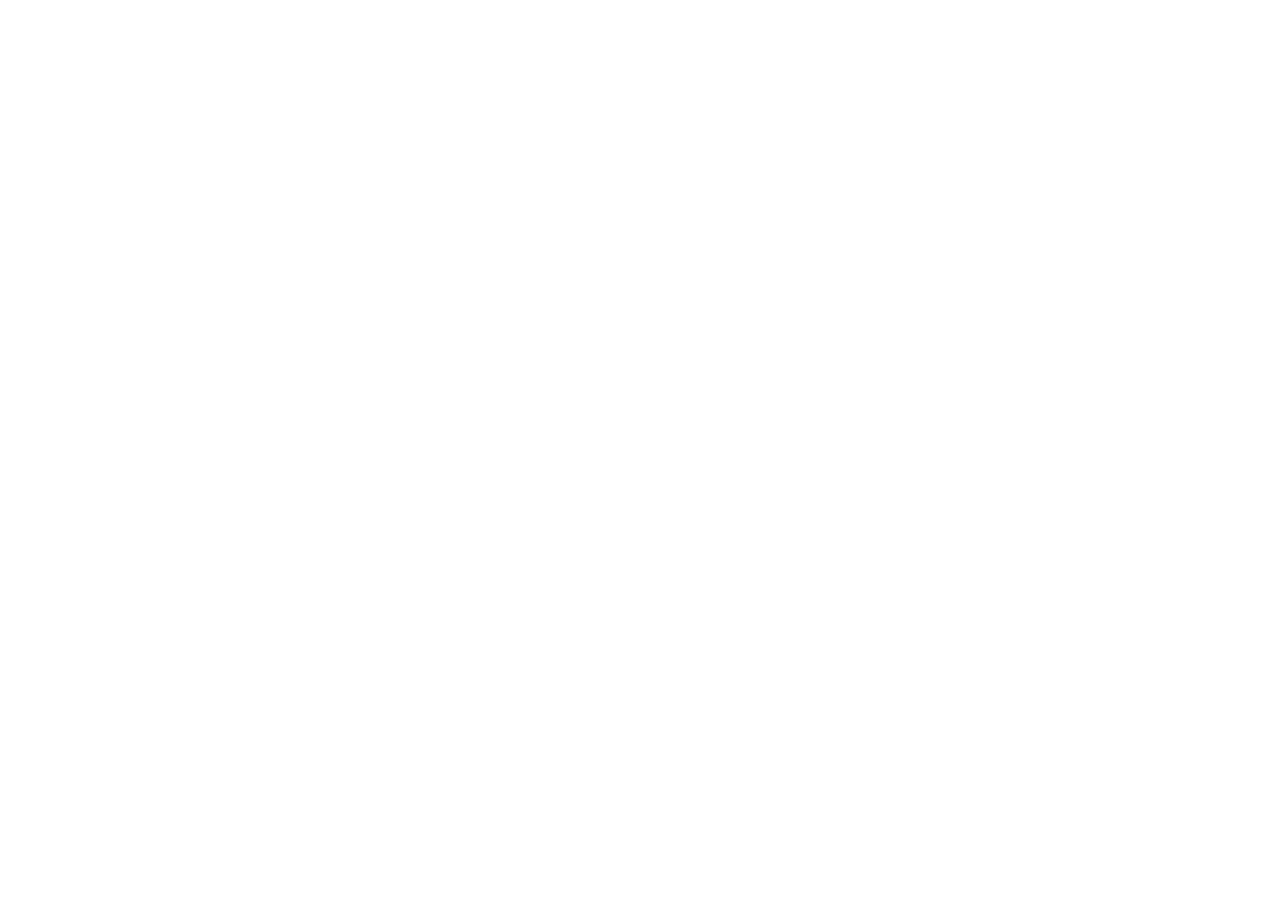
==== index.html @ c91c5e05 "site.initial commit" ====
<!doctype html><html lang="en"><head><meta charset="utf-8"/><link rel="icon" href="/favicon.ico"/><meta name="viewport" content="width=device-width,initial-scale=1"/><meta name="theme-color" content="#000000"/><meta name="description" content="Web site created using create-react-app"/><link rel="apple-touch-icon" href="/logo192.png"/><link rel="manifest" href="/manifest.json"/><title>React App</title><script defer="defer" src="/static/js/main.0f21fc23.js"></script><link href="/static/css/main.e6c13ad2.css" rel="stylesheet"></head><body><noscript>You need to enable JavaScript to run this app.</noscript><div id="root"></div></body></html>
---- static/css/main.e6c13ad2.css ----
body{-webkit-font-smoothing:antialiased;-moz-osx-font-smoothing:grayscale;font-family:-apple-system,BlinkMacSystemFont,Segoe UI,Roboto,Oxygen,Ubuntu,Cantarell,Fira Sans,Droid Sans,Helvetica Neue,sans-serif;margin:0}code{font-family:source-code-pro,Menlo,Monaco,Consolas,Courier New,monospace}
/*# sourceMappingURL=main.e6c13ad2.css.map*/
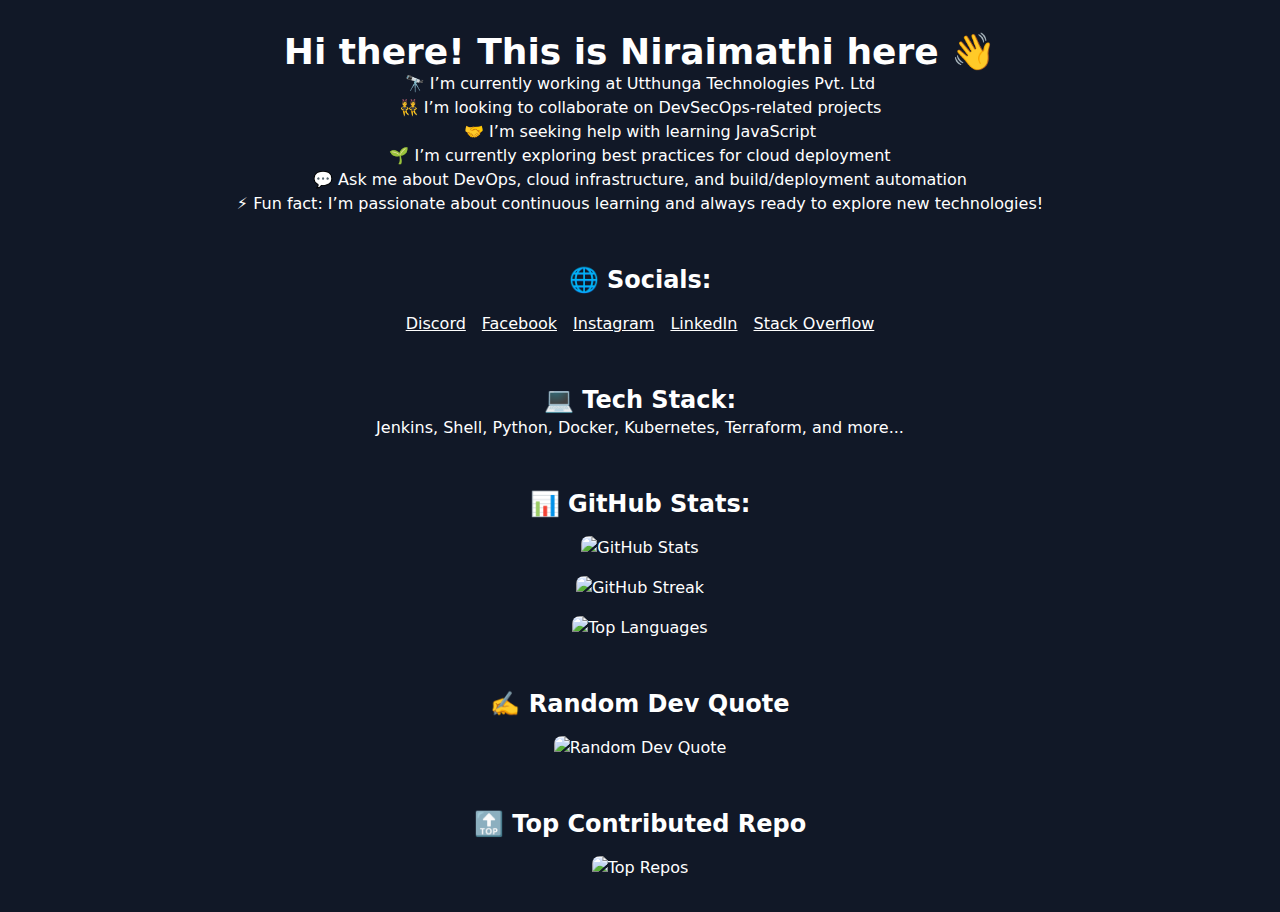
==== commit a1ee3814: "Add files via upload" ====
--- a/index.html
+++ b/index.html
@@ -1 +1 @@
-<!doctype html><html lang="en"><head><meta charset="utf-8"/><link rel="icon" href="/favicon.ico"/><meta name="viewport" content="width=device-width,initial-scale=1"/><meta name="theme-color" content="#000000"/><meta name="description" content="Web site created using create-react-app"/><link rel="apple-touch-icon" href="/logo192.png"/><link rel="manifest" href="/manifest.json"/><title>React App</title><script defer="defer" src="/static/js/main.0f21fc23.js"></script><link href="/static/css/main.e6c13ad2.css" rel="stylesheet"></head><body><noscript>You need to enable JavaScript to run this app.</noscript><div id="root"></div></body></html>+<!doctype html><html lang="en"><head><meta charset="utf-8"/><link rel="icon" href="/favicon.ico"/><meta name="viewport" content="width=device-width,initial-scale=1"/><meta name="theme-color" content="#000000"/><meta name="description" content="Web site created using create-react-app"/><link rel="apple-touch-icon" href="/logo192.png"/><link rel="manifest" href="/manifest.json"/><title>React App</title><script defer="defer" src="/static/js/main.0a61ea57.js"></script><link href="/static/css/main.0ebe68ab.css" rel="stylesheet"></head><body><noscript>You need to enable JavaScript to run this app.</noscript><div id="root"></div></body></html>--- a/static/css/main.0ebe68ab.css
+++ b/static/css/main.0ebe68ab.css
@@ -0,0 +1,4 @@
+*,::backdrop,:after,:before{--tw-border-spacing-x:0;--tw-border-spacing-y:0;--tw-translate-x:0;--tw-translate-y:0;--tw-rotate:0;--tw-skew-x:0;--tw-skew-y:0;--tw-scale-x:1;--tw-scale-y:1;--tw-pan-x: ;--tw-pan-y: ;--tw-pinch-zoom: ;--tw-scroll-snap-strictness:proximity;--tw-gradient-from-position: ;--tw-gradient-via-position: ;--tw-gradient-to-position: ;--tw-ordinal: ;--tw-slashed-zero: ;--tw-numeric-figure: ;--tw-numeric-spacing: ;--tw-numeric-fraction: ;--tw-ring-inset: ;--tw-ring-offset-width:0px;--tw-ring-offset-color:#fff;--tw-ring-color:#3b82f680;--tw-ring-offset-shadow:0 0 #0000;--tw-ring-shadow:0 0 #0000;--tw-shadow:0 0 #0000;--tw-shadow-colored:0 0 #0000;--tw-blur: ;--tw-brightness: ;--tw-contrast: ;--tw-grayscale: ;--tw-hue-rotate: ;--tw-invert: ;--tw-saturate: ;--tw-sepia: ;--tw-drop-shadow: ;--tw-backdrop-blur: ;--tw-backdrop-brightness: ;--tw-backdrop-contrast: ;--tw-backdrop-grayscale: ;--tw-backdrop-hue-rotate: ;--tw-backdrop-invert: ;--tw-backdrop-opacity: ;--tw-backdrop-saturate: ;--tw-backdrop-sepia: ;--tw-contain-size: ;--tw-contain-layout: ;--tw-contain-paint: ;--tw-contain-style: }/*
+! tailwindcss v3.4.17 | MIT License | https://tailwindcss.com
+*/*,:after,:before{border:0 solid #e5e7eb;box-sizing:border-box}:after,:before{--tw-content:""}:host,html{-webkit-text-size-adjust:100%;font-feature-settings:normal;-webkit-tap-highlight-color:transparent;font-family:ui-sans-serif,system-ui,sans-serif,Apple Color Emoji,Segoe UI Emoji,Segoe UI Symbol,Noto Color Emoji;font-variation-settings:normal;line-height:1.5;tab-size:4}body{line-height:inherit;margin:0}hr{border-top-width:1px;color:inherit;height:0}abbr:where([title]){-webkit-text-decoration:underline dotted;text-decoration:underline dotted}h1,h2,h3,h4,h5,h6{font-size:inherit;font-weight:inherit}a{color:inherit;text-decoration:inherit}b,strong{font-weight:bolder}code,kbd,pre,samp{font-feature-settings:normal;font-family:ui-monospace,SFMono-Regular,Menlo,Monaco,Consolas,Liberation Mono,Courier New,monospace;font-size:1em;font-variation-settings:normal}small{font-size:80%}sub,sup{font-size:75%;line-height:0;position:relative;vertical-align:initial}sub{bottom:-.25em}sup{top:-.5em}table{border-collapse:collapse;border-color:inherit;text-indent:0}button,input,optgroup,select,textarea{font-feature-settings:inherit;color:inherit;font-family:inherit;font-size:100%;font-variation-settings:inherit;font-weight:inherit;letter-spacing:inherit;line-height:inherit;margin:0;padding:0}button,select{text-transform:none}button,input:where([type=button]),input:where([type=reset]),input:where([type=submit]){-webkit-appearance:button;background-color:initial;background-image:none}:-moz-focusring{outline:auto}:-moz-ui-invalid{box-shadow:none}progress{vertical-align:initial}::-webkit-inner-spin-button,::-webkit-outer-spin-button{height:auto}[type=search]{-webkit-appearance:textfield;outline-offset:-2px}::-webkit-search-decoration{-webkit-appearance:none}::-webkit-file-upload-button{-webkit-appearance:button;font:inherit}summary{display:list-item}blockquote,dd,dl,figure,h1,h2,h3,h4,h5,h6,hr,p,pre{margin:0}fieldset{margin:0}fieldset,legend{padding:0}menu,ol,ul{list-style:none;margin:0;padding:0}dialog{padding:0}textarea{resize:vertical}input::placeholder,textarea::placeholder{color:#9ca3af;opacity:1}[role=button],button{cursor:pointer}:disabled{cursor:default}audio,canvas,embed,iframe,img,object,svg,video{display:block;vertical-align:middle}img,video{height:auto;max-width:100%}[hidden]:where(:not([hidden=until-found])){display:none}.mb-12{margin-bottom:3rem}.mt-4{margin-top:1rem}.flex{display:flex}.min-h-screen{min-height:100vh}.flex-col{flex-direction:column}.items-center{align-items:center}.justify-center{justify-content:center}.space-x-4>:not([hidden])~:not([hidden]){--tw-space-x-reverse:0;margin-left:calc(1rem*(1 - var(--tw-space-x-reverse)));margin-right:calc(1rem*var(--tw-space-x-reverse))}.space-y-4>:not([hidden])~:not([hidden]){--tw-space-y-reverse:0;margin-bottom:calc(1rem*var(--tw-space-y-reverse));margin-top:calc(1rem*(1 - var(--tw-space-y-reverse)))}.rounded-lg{border-radius:.5rem}.bg-gray-900{--tw-bg-opacity:1;background-color:#111827;background-color:rgb(17 24 39/var(--tw-bg-opacity,1))}.p-8{padding:2rem}.text-center{text-align:center}.text-2xl{font-size:1.5rem;line-height:2rem}.text-4xl{font-size:2.25rem;line-height:2.5rem}.font-bold{font-weight:700}.text-white{--tw-text-opacity:1;color:#fff;color:rgb(255 255 255/var(--tw-text-opacity,1))}.underline{text-decoration-line:underline}
+/*# sourceMappingURL=main.0ebe68ab.css.map*/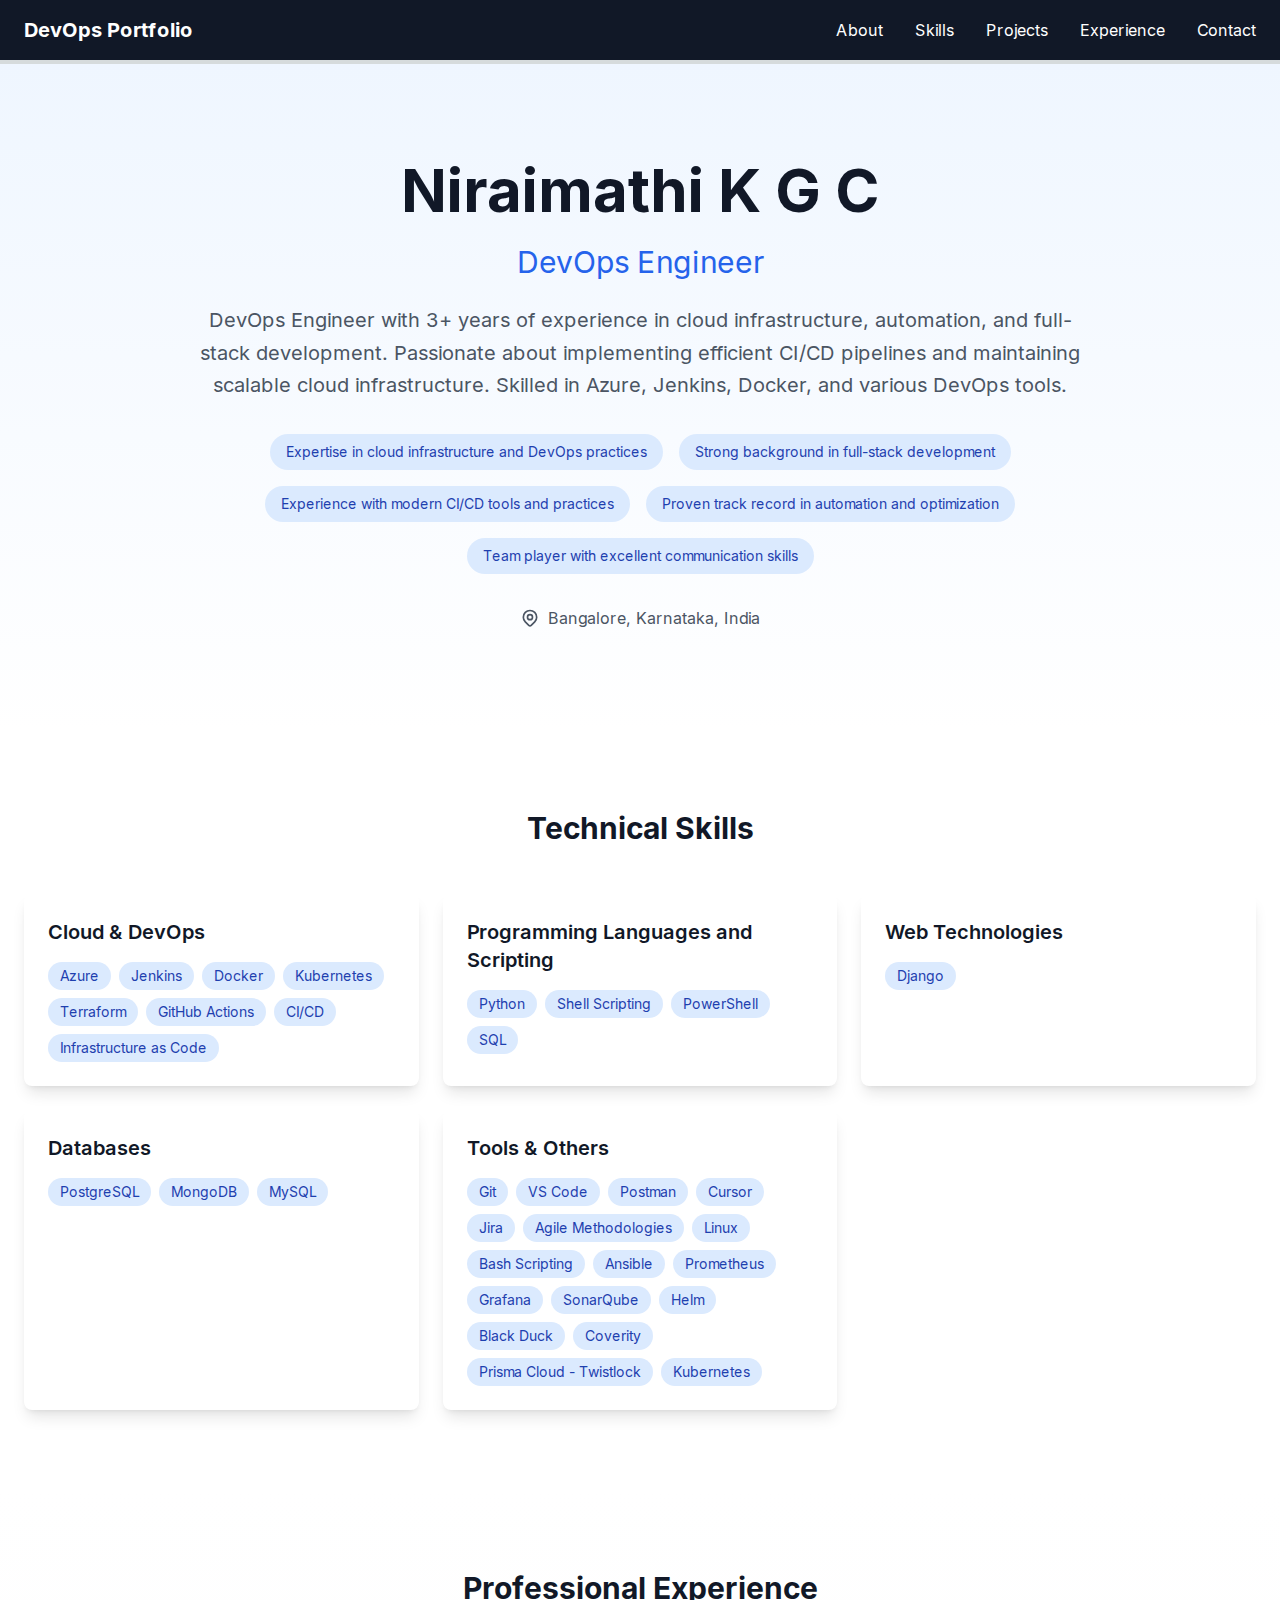
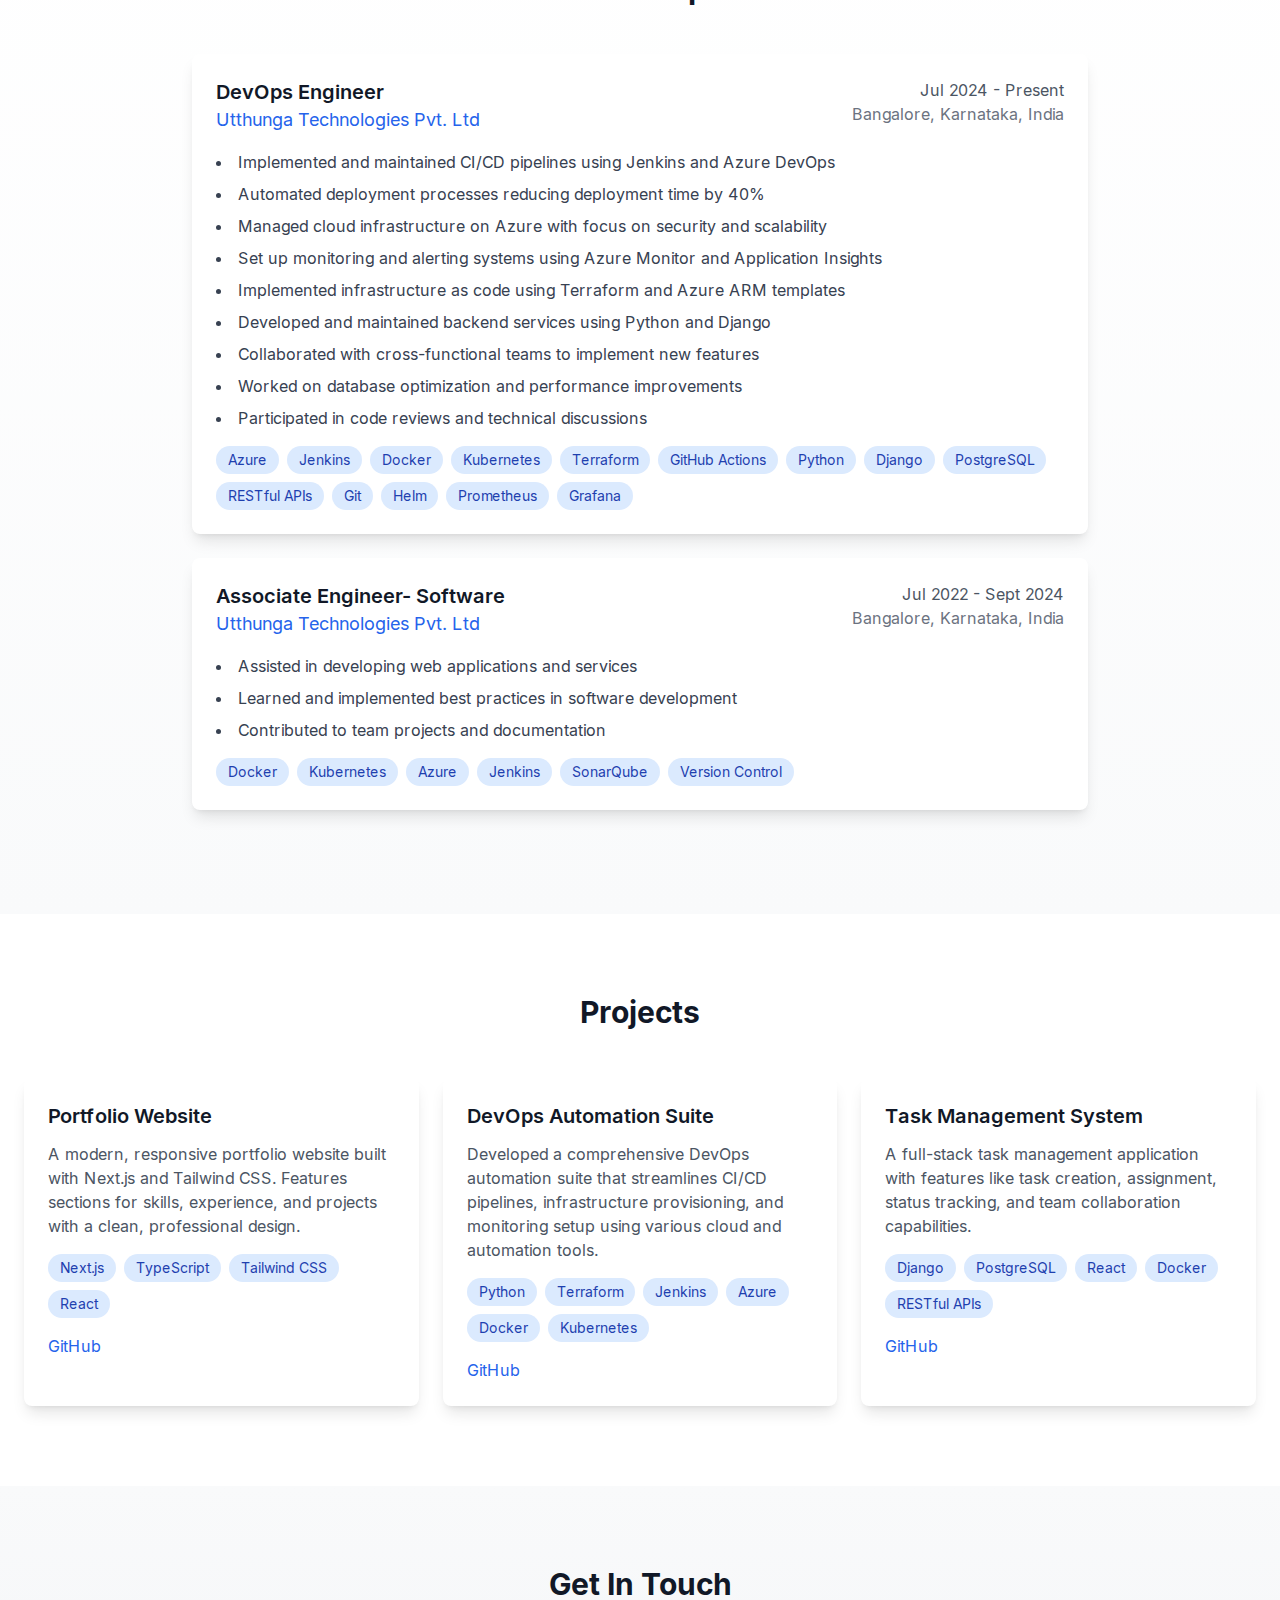
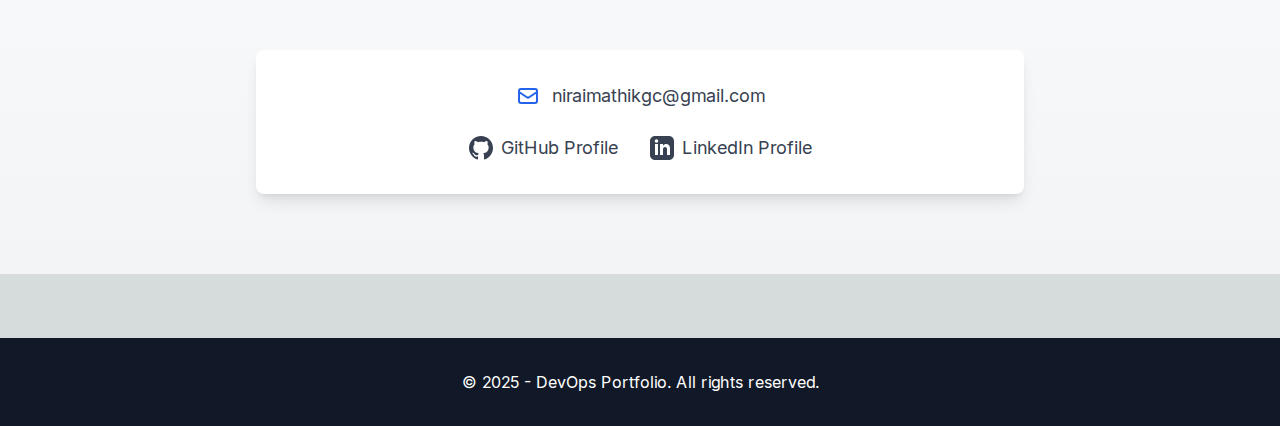
==== commit 39dca665: "Deploying to GitHub Pages Sat Apr  5 20:33:45 UTC 2025" ====
--- a/index.html
+++ b/index.html
@@ -1 +1 @@
-<!doctype html><html lang="en"><head><meta charset="utf-8"/><link rel="icon" href="/favicon.ico"/><meta name="viewport" content="width=device-width,initial-scale=1"/><meta name="theme-color" content="#000000"/><meta name="description" content="Web site created using create-react-app"/><link rel="apple-touch-icon" href="/logo192.png"/><link rel="manifest" href="/manifest.json"/><title>React App</title><script defer="defer" src="/static/js/main.0a61ea57.js"></script><link href="/static/css/main.0ebe68ab.css" rel="stylesheet"></head><body><noscript>You need to enable JavaScript to run this app.</noscript><div id="root"></div></body></html>+<!DOCTYPE html><html lang="en"><head><meta charSet="utf-8"/><meta name="viewport" content="width=device-width, initial-scale=1"/><link rel="preload" href="/_next/static/media/a34f9d1faa5f3315-s.p.woff2" as="font" crossorigin="" type="font/woff2"/><link rel="stylesheet" href="/_next/static/css/9b3f4f3e6fc2041c.css" data-precedence="next"/><link rel="preload" as="script" fetchPriority="low" href="/_next/static/chunks/webpack-da7bd31efd1877ed.js"/><script src="/_next/static/chunks/4bd1b696-5b6c0ccbd3c0c9ab.js" async=""></script><script src="/_next/static/chunks/684-99281437c2b98785.js" async=""></script><script src="/_next/static/chunks/main-app-9aac3218c99b0310.js" async=""></script><script src="/_next/static/chunks/app/page-dca62e60de3c6de9.js" async=""></script><meta name="next-size-adjust" content=""/><title>DevOps &amp; DevSecOps Portfolio</title><meta name="description" content="Professional portfolio showcasing DevOps and DevSecOps expertise"/><link rel="icon" href="/favicon.ico" type="image/x-icon" sizes="16x16"/><script src="/_next/static/chunks/polyfills-42372ed130431b0a.js" noModule=""></script></head><body class="__className_d65c78"><nav class="fixed top-0 w-full bg-gray-900 text-white z-50"><div class="container mx-auto px-6 py-4"><div class="flex items-center justify-between"><div class="text-xl font-bold">DevOps Portfolio</div><div class="hidden md:flex space-x-8"><a href="#about" class="hover:text-blue-400 transition-colors">About</a><a href="#skills" class="hover:text-blue-400 transition-colors">Skills</a><a href="#projects" class="hover:text-blue-400 transition-colors">Projects</a><a href="#experience" class="hover:text-blue-400 transition-colors">Experience</a><a href="#contact" class="hover:text-blue-400 transition-colors">Contact</a></div></div></div></nav><main class="pt-16"><div class="min-h-screen bg-white"><section id="about" class="py-24 bg-gradient-to-b from-blue-50 to-white"><div class="container mx-auto px-6"><div class="max-w-4xl mx-auto text-center"><h1 class="text-4xl md:text-6xl font-bold mb-6 text-gray-900">Niraimathi K G C</h1><h2 class="text-2xl md:text-3xl mb-6 text-blue-600">DevOps Engineer</h2><p class="text-xl mb-8 text-gray-600 leading-relaxed">DevOps Engineer with 3+ years of experience in cloud infrastructure, automation, and full-stack development. Passionate about implementing efficient CI/CD pipelines and maintaining scalable cloud infrastructure. Skilled in Azure, Jenkins, Docker, and various DevOps tools.</p><div class="flex flex-wrap justify-center gap-4 mb-8"><span class="bg-blue-100 text-blue-800 px-4 py-2 rounded-full text-sm">Expertise in cloud infrastructure and DevOps practices</span><span class="bg-blue-100 text-blue-800 px-4 py-2 rounded-full text-sm">Strong background in full-stack development</span><span class="bg-blue-100 text-blue-800 px-4 py-2 rounded-full text-sm">Experience with modern CI/CD tools and practices</span><span class="bg-blue-100 text-blue-800 px-4 py-2 rounded-full text-sm">Proven track record in automation and optimization</span><span class="bg-blue-100 text-blue-800 px-4 py-2 rounded-full text-sm">Team player with excellent communication skills</span></div><div class="inline-flex items-center text-gray-600"><svg class="w-5 h-5 mr-2" fill="none" stroke="currentColor" viewBox="0 0 24 24"><path stroke-linecap="round" stroke-linejoin="round" stroke-width="2" d="M17.657 16.657L13.414 20.9a1.998 1.998 0 01-2.827 0l-4.244-4.243a8 8 0 1111.314 0z"></path><path stroke-linecap="round" stroke-linejoin="round" stroke-width="2" d="M15 11a3 3 0 11-6 0 3 3 0 016 0z"></path></svg>Bangalore, Karnataka, India</div></div></div></section><section id="skills" class="py-20 bg-white"><div class="container mx-auto px-6"><h2 class="text-3xl font-bold text-center mb-12 text-gray-900">Technical Skills</h2><div class="grid grid-cols-1 md:grid-cols-2 lg:grid-cols-3 gap-6"><div class="bg-white p-6 rounded-lg shadow-lg"><h3 class="text-xl font-semibold mb-4 text-gray-900">Cloud &amp; DevOps</h3><div class="flex flex-wrap gap-2"><span class="bg-blue-100 text-blue-800 text-sm px-3 py-1 rounded-full">Azure</span><span class="bg-blue-100 text-blue-800 text-sm px-3 py-1 rounded-full">Jenkins</span><span class="bg-blue-100 text-blue-800 text-sm px-3 py-1 rounded-full">Docker</span><span class="bg-blue-100 text-blue-800 text-sm px-3 py-1 rounded-full">Kubernetes</span><span class="bg-blue-100 text-blue-800 text-sm px-3 py-1 rounded-full">Terraform</span><span class="bg-blue-100 text-blue-800 text-sm px-3 py-1 rounded-full">GitHub Actions</span><span class="bg-blue-100 text-blue-800 text-sm px-3 py-1 rounded-full">CI/CD</span><span class="bg-blue-100 text-blue-800 text-sm px-3 py-1 rounded-full">Infrastructure as Code</span></div></div><div class="bg-white p-6 rounded-lg shadow-lg"><h3 class="text-xl font-semibold mb-4 text-gray-900">Programming Languages and Scripting</h3><div class="flex flex-wrap gap-2"><span class="bg-blue-100 text-blue-800 text-sm px-3 py-1 rounded-full">Python</span><span class="bg-blue-100 text-blue-800 text-sm px-3 py-1 rounded-full">Shell Scripting</span><span class="bg-blue-100 text-blue-800 text-sm px-3 py-1 rounded-full">PowerShell</span><span class="bg-blue-100 text-blue-800 text-sm px-3 py-1 rounded-full">SQL</span></div></div><div class="bg-white p-6 rounded-lg shadow-lg"><h3 class="text-xl font-semibold mb-4 text-gray-900">Web Technologies</h3><div class="flex flex-wrap gap-2"><span class="bg-blue-100 text-blue-800 text-sm px-3 py-1 rounded-full">Django</span></div></div><div class="bg-white p-6 rounded-lg shadow-lg"><h3 class="text-xl font-semibold mb-4 text-gray-900">Databases</h3><div class="flex flex-wrap gap-2"><span class="bg-blue-100 text-blue-800 text-sm px-3 py-1 rounded-full">PostgreSQL</span><span class="bg-blue-100 text-blue-800 text-sm px-3 py-1 rounded-full">MongoDB</span><span class="bg-blue-100 text-blue-800 text-sm px-3 py-1 rounded-full">MySQL</span></div></div><div class="bg-white p-6 rounded-lg shadow-lg"><h3 class="text-xl font-semibold mb-4 text-gray-900">Tools &amp; Others</h3><div class="flex flex-wrap gap-2"><span class="bg-blue-100 text-blue-800 text-sm px-3 py-1 rounded-full">Git</span><span class="bg-blue-100 text-blue-800 text-sm px-3 py-1 rounded-full">VS Code</span><span class="bg-blue-100 text-blue-800 text-sm px-3 py-1 rounded-full">Postman</span><span class="bg-blue-100 text-blue-800 text-sm px-3 py-1 rounded-full">Cursor</span><span class="bg-blue-100 text-blue-800 text-sm px-3 py-1 rounded-full">Jira</span><span class="bg-blue-100 text-blue-800 text-sm px-3 py-1 rounded-full">Agile Methodologies</span><span class="bg-blue-100 text-blue-800 text-sm px-3 py-1 rounded-full">Linux</span><span class="bg-blue-100 text-blue-800 text-sm px-3 py-1 rounded-full">Bash Scripting</span><span class="bg-blue-100 text-blue-800 text-sm px-3 py-1 rounded-full">Ansible</span><span class="bg-blue-100 text-blue-800 text-sm px-3 py-1 rounded-full">Prometheus</span><span class="bg-blue-100 text-blue-800 text-sm px-3 py-1 rounded-full">Grafana</span><span class="bg-blue-100 text-blue-800 text-sm px-3 py-1 rounded-full">SonarQube</span><span class="bg-blue-100 text-blue-800 text-sm px-3 py-1 rounded-full">Helm</span><span class="bg-blue-100 text-blue-800 text-sm px-3 py-1 rounded-full">Black Duck</span><span class="bg-blue-100 text-blue-800 text-sm px-3 py-1 rounded-full">Coverity</span><span class="bg-blue-100 text-blue-800 text-sm px-3 py-1 rounded-full">Prisma Cloud - Twistlock</span><span class="bg-blue-100 text-blue-800 text-sm px-3 py-1 rounded-full">Kubernetes</span></div></div></div></div></section><section id="experience" class="py-20 bg-gradient-to-b from-white to-gray-50"><div class="container mx-auto px-6"><h2 class="text-3xl font-bold text-center mb-12 text-gray-900">Professional Experience</h2><div class="max-w-4xl mx-auto"><div class="bg-white p-6 rounded-lg shadow-lg mb-6"><div class="flex justify-between items-start mb-4"><div><h3 class="text-xl font-semibold text-gray-900">DevOps Engineer</h3><p class="text-lg text-blue-600">Utthunga Technologies Pvt. Ltd</p></div><div class="text-right"><p class="text-gray-600">Jul 2024 - Present</p><p class="text-gray-500">Bangalore, Karnataka, India</p></div></div><ul class="list-disc list-inside mb-4 space-y-2"><li class="text-gray-700">Implemented and maintained CI/CD pipelines using Jenkins and Azure DevOps</li><li class="text-gray-700">Automated deployment processes reducing deployment time by 40%</li><li class="text-gray-700">Managed cloud infrastructure on Azure with focus on security and scalability</li><li class="text-gray-700">Set up monitoring and alerting systems using Azure Monitor and Application Insights</li><li class="text-gray-700">Implemented infrastructure as code using Terraform and Azure ARM templates</li><li class="text-gray-700">Developed and maintained backend services using Python and Django</li><li class="text-gray-700">Collaborated with cross-functional teams to implement new features</li><li class="text-gray-700">Worked on database optimization and performance improvements</li><li class="text-gray-700">Participated in code reviews and technical discussions</li></ul><div class="flex flex-wrap gap-2"><span class="bg-blue-100 text-blue-800 text-sm px-3 py-1 rounded-full">Azure</span><span class="bg-blue-100 text-blue-800 text-sm px-3 py-1 rounded-full">Jenkins</span><span class="bg-blue-100 text-blue-800 text-sm px-3 py-1 rounded-full">Docker</span><span class="bg-blue-100 text-blue-800 text-sm px-3 py-1 rounded-full">Kubernetes</span><span class="bg-blue-100 text-blue-800 text-sm px-3 py-1 rounded-full">Terraform</span><span class="bg-blue-100 text-blue-800 text-sm px-3 py-1 rounded-full">GitHub Actions</span><span class="bg-blue-100 text-blue-800 text-sm px-3 py-1 rounded-full">Python</span><span class="bg-blue-100 text-blue-800 text-sm px-3 py-1 rounded-full">Django</span><span class="bg-blue-100 text-blue-800 text-sm px-3 py-1 rounded-full">PostgreSQL</span><span class="bg-blue-100 text-blue-800 text-sm px-3 py-1 rounded-full">RESTful APIs</span><span class="bg-blue-100 text-blue-800 text-sm px-3 py-1 rounded-full">Git</span><span class="bg-blue-100 text-blue-800 text-sm px-3 py-1 rounded-full">Helm</span><span class="bg-blue-100 text-blue-800 text-sm px-3 py-1 rounded-full">Prometheus</span><span class="bg-blue-100 text-blue-800 text-sm px-3 py-1 rounded-full">Grafana</span></div></div><div class="bg-white p-6 rounded-lg shadow-lg mb-6"><div class="flex justify-between items-start mb-4"><div><h3 class="text-xl font-semibold text-gray-900">Associate Engineer- Software</h3><p class="text-lg text-blue-600">Utthunga Technologies Pvt. Ltd</p></div><div class="text-right"><p class="text-gray-600">Jul 2022 - Sept 2024</p><p class="text-gray-500">Bangalore, Karnataka, India</p></div></div><ul class="list-disc list-inside mb-4 space-y-2"><li class="text-gray-700">Assisted in developing web applications and services</li><li class="text-gray-700">Learned and implemented best practices in software development</li><li class="text-gray-700">Contributed to team projects and documentation</li></ul><div class="flex flex-wrap gap-2"><span class="bg-blue-100 text-blue-800 text-sm px-3 py-1 rounded-full">Docker</span><span class="bg-blue-100 text-blue-800 text-sm px-3 py-1 rounded-full">Kubernetes</span><span class="bg-blue-100 text-blue-800 text-sm px-3 py-1 rounded-full">Azure</span><span class="bg-blue-100 text-blue-800 text-sm px-3 py-1 rounded-full">Jenkins</span><span class="bg-blue-100 text-blue-800 text-sm px-3 py-1 rounded-full">SonarQube</span><span class="bg-blue-100 text-blue-800 text-sm px-3 py-1 rounded-full">Version Control</span></div></div></div></div></section><section id="projects" class="py-20 bg-white"><div class="container mx-auto px-6"><h2 class="text-3xl font-bold text-center mb-12 text-gray-900">Projects</h2><div class="grid grid-cols-1 md:grid-cols-2 lg:grid-cols-3 gap-6"><div class="bg-white p-6 rounded-lg shadow-lg"><h3 class="text-xl font-semibold mb-3 text-gray-900">Portfolio Website</h3><p class="text-gray-600 mb-4">A modern, responsive portfolio website built with Next.js and Tailwind CSS. Features sections for skills, experience, and projects with a clean, professional design.</p><div class="flex flex-wrap gap-2 mb-4"><span class="bg-blue-100 text-blue-800 text-sm px-3 py-1 rounded-full">Next.js</span><span class="bg-blue-100 text-blue-800 text-sm px-3 py-1 rounded-full">TypeScript</span><span class="bg-blue-100 text-blue-800 text-sm px-3 py-1 rounded-full">Tailwind CSS</span><span class="bg-blue-100 text-blue-800 text-sm px-3 py-1 rounded-full">React</span></div><div class="flex space-x-4"><a href="https://github.com/niraimathi-kgc/portfolio" target="_blank" rel="noopener noreferrer" class="text-blue-600 hover:text-blue-800 transition-colors">GitHub</a></div></div><div class="bg-white p-6 rounded-lg shadow-lg"><h3 class="text-xl font-semibold mb-3 text-gray-900">DevOps Automation Suite</h3><p class="text-gray-600 mb-4">Developed a comprehensive DevOps automation suite that streamlines CI/CD pipelines, infrastructure provisioning, and monitoring setup using various cloud and automation tools.</p><div class="flex flex-wrap gap-2 mb-4"><span class="bg-blue-100 text-blue-800 text-sm px-3 py-1 rounded-full">Python</span><span class="bg-blue-100 text-blue-800 text-sm px-3 py-1 rounded-full">Terraform</span><span class="bg-blue-100 text-blue-800 text-sm px-3 py-1 rounded-full">Jenkins</span><span class="bg-blue-100 text-blue-800 text-sm px-3 py-1 rounded-full">Azure</span><span class="bg-blue-100 text-blue-800 text-sm px-3 py-1 rounded-full">Docker</span><span class="bg-blue-100 text-blue-800 text-sm px-3 py-1 rounded-full">Kubernetes</span></div><div class="flex space-x-4"><a href="https://github.com/niraimathi-kgc/devops-automation" target="_blank" rel="noopener noreferrer" class="text-blue-600 hover:text-blue-800 transition-colors">GitHub</a></div></div><div class="bg-white p-6 rounded-lg shadow-lg"><h3 class="text-xl font-semibold mb-3 text-gray-900">Task Management System</h3><p class="text-gray-600 mb-4">A full-stack task management application with features like task creation, assignment, status tracking, and team collaboration capabilities.</p><div class="flex flex-wrap gap-2 mb-4"><span class="bg-blue-100 text-blue-800 text-sm px-3 py-1 rounded-full">Django</span><span class="bg-blue-100 text-blue-800 text-sm px-3 py-1 rounded-full">PostgreSQL</span><span class="bg-blue-100 text-blue-800 text-sm px-3 py-1 rounded-full">React</span><span class="bg-blue-100 text-blue-800 text-sm px-3 py-1 rounded-full">Docker</span><span class="bg-blue-100 text-blue-800 text-sm px-3 py-1 rounded-full">RESTful APIs</span></div><div class="flex space-x-4"><a href="https://github.com/niraimathi-kgc/task-manager" target="_blank" rel="noopener noreferrer" class="text-blue-600 hover:text-blue-800 transition-colors">GitHub</a></div></div></div></div></section><section id="contact" class="py-20 bg-gradient-to-b from-gray-50 to-gray-100"><div class="container mx-auto px-6"><div class="max-w-3xl mx-auto"><h2 class="text-3xl font-bold text-center mb-12 text-gray-900">Get In Touch</h2><div class="bg-white rounded-lg shadow-lg p-8"><div class="flex flex-col items-center space-y-6"><div class="flex items-center"><svg class="w-6 h-6 mr-3 text-blue-600" fill="none" stroke="currentColor" viewBox="0 0 24 24"><path stroke-linecap="round" stroke-linejoin="round" stroke-width="2" d="M3 8l7.89 5.26a2 2 0 002.22 0L21 8M5 19h14a2 2 0 002-2V7a2 2 0 00-2-2H5a2 2 0 00-2 2v10a2 2 0 002 2z"></path></svg><a href="mailto:niraimathikgc@gmail.com" class="text-lg text-gray-700 hover:text-blue-600 transition-colors">niraimathikgc@gmail.com</a></div><div class="flex space-x-8"><a href="https://github.com/niraimathi-kgc" target="_blank" rel="noopener noreferrer" class="flex items-center text-gray-700 hover:text-blue-600 transition-colors group"><svg class="w-6 h-6 mr-2 text-gray-700 group-hover:text-blue-600" fill="currentColor" viewBox="0 0 24 24"><path d="M12 0c-6.626 0-12 5.373-12 12 0 5.302 3.438 9.8 8.207 11.387.599.111.793-.261.793-.577v-2.234c-3.338.726-4.033-1.416-4.033-1.416-.546-1.387-1.333-1.756-1.333-1.756-1.089-.745.083-.729.083-.729 1.205.084 1.839 1.237 1.839 1.237 1.07 1.834 2.807 1.304 3.492.997.107-.775.418-1.305.762-1.604-2.665-.305-5.467-1.334-5.467-5.931 0-1.311.469-2.381 1.236-3.221-.124-.303-.535-1.524.117-3.176 0 0 1.008-.322 3.301 1.23.957-.266 1.983-.399 3.003-.404 1.02.005 2.047.138 3.006.404 2.291-1.552 3.297-1.23 3.297-1.23.653 1.653.242 2.874.118 3.176.77.84 1.235 1.911 1.235 3.221 0 4.609-2.807 5.624-5.479 5.921.43.372.823 1.102.823 2.222v3.293c0 .319.192.694.801.576 4.765-1.589 8.199-6.086 8.199-11.386 0-6.627-5.373-12-12-12z"></path></svg><span class="text-lg">GitHub Profile</span></a><a href="https://www.linkedin.com/in/niraimathikgc" target="_blank" rel="noopener noreferrer" class="flex items-center text-gray-700 hover:text-blue-600 transition-colors group"><svg class="w-6 h-6 mr-2 text-gray-700 group-hover:text-blue-600" fill="currentColor" viewBox="0 0 24 24"><path d="M19 0h-14c-2.761 0-5 2.239-5 5v14c0 2.761 2.239 5 5 5h14c2.762 0 5-2.239 5-5v-14c0-2.761-2.238-5-5-5zm-11 19h-3v-11h3v11zm-1.5-12.268c-.966 0-1.75-.79-1.75-1.764s.784-1.764 1.75-1.764 1.75.79 1.75 1.764-.783 1.764-1.75 1.764zm13.5 12.268h-3v-5.604c0-3.368-4-3.113-4 0v5.604h-3v-11h3v1.765c1.396-2.586 7-2.777 7 2.476v6.759z"></path></svg><span class="text-lg">LinkedIn Profile</span></a></div></div></div></div></div></section></div></main><footer class="bg-gray-900 text-white py-8 mt-16"><div class="container mx-auto px-6 text-center"><p>© <!-- -->2025<!-- --> - DevOps Portfolio. All rights reserved.</p></div></footer><script src="/_next/static/chunks/webpack-da7bd31efd1877ed.js" async=""></script><script>(self.__next_f=self.__next_f||[]).push([0])</script><script>self.__next_f.push([1,"1:\"$Sreact.fragment\"\n2:I[7555,[],\"\"]\n3:I[1295,[],\"\"]\n4:I[489,[\"974\",\"static/chunks/app/page-dca62e60de3c6de9.js\"],\"default\"]\n5:I[1758,[\"974\",\"static/chunks/app/page-dca62e60de3c6de9.js\"],\"default\"]\n6:I[4937,[\"974\",\"static/chunks/app/page-dca62e60de3c6de9.js\"],\"default\"]\n7:I[9665,[],\"OutletBoundary\"]\na:I[9665,[],\"ViewportBoundary\"]\nc:I[9665,[],\"MetadataBoundary\"]\ne:I[6614,[],\"\"]\n:HL[\"/_next/static/media/a34f9d1faa5f3315-s.p.woff2\",\"font\",{\"crossOrigin\":\"\",\"type\":\"font/woff2\"}]\n:HL[\"/_next/static/css/9b3f4f3e6fc2041c.css\",\"style\"]\n"])</script><script>self.__next_f.push([1,"0:{\"P\":null,\"b\":\"IN0ac3wxW_uqGkOb_vXnz\",\"p\":\"\",\"c\":[\"\",\"\"],\"i\":false,\"f\":[[[\"\",{\"children\":[\"__PAGE__\",{}]},\"$undefined\",\"$undefined\",true],[\"\",[\"$\",\"$1\",\"c\",{\"children\":[[[\"$\",\"link\",\"0\",{\"rel\":\"stylesheet\",\"href\":\"/_next/static/css/9b3f4f3e6fc2041c.css\",\"precedence\":\"next\",\"crossOrigin\":\"$undefined\",\"nonce\":\"$undefined\"}]],[\"$\",\"html\",null,{\"lang\":\"en\",\"children\":[\"$\",\"body\",null,{\"className\":\"__className_d65c78\",\"children\":[[\"$\",\"nav\",null,{\"className\":\"fixed top-0 w-full bg-gray-900 text-white z-50\",\"children\":[\"$\",\"div\",null,{\"className\":\"container mx-auto px-6 py-4\",\"children\":[\"$\",\"div\",null,{\"className\":\"flex items-center justify-between\",\"children\":[[\"$\",\"div\",null,{\"className\":\"text-xl font-bold\",\"children\":\"DevOps Portfolio\"}],[\"$\",\"div\",null,{\"className\":\"hidden md:flex space-x-8\",\"children\":[[\"$\",\"a\",null,{\"href\":\"#about\",\"className\":\"hover:text-blue-400 transition-colors\",\"children\":\"About\"}],[\"$\",\"a\",null,{\"href\":\"#skills\",\"className\":\"hover:text-blue-400 transition-colors\",\"children\":\"Skills\"}],[\"$\",\"a\",null,{\"href\":\"#projects\",\"className\":\"hover:text-blue-400 transition-colors\",\"children\":\"Projects\"}],[\"$\",\"a\",null,{\"href\":\"#experience\",\"className\":\"hover:text-blue-400 transition-colors\",\"children\":\"Experience\"}],[\"$\",\"a\",null,{\"href\":\"#contact\",\"className\":\"hover:text-blue-400 transition-colors\",\"children\":\"Contact\"}]]}]]}]}]}],[\"$\",\"main\",null,{\"className\":\"pt-16\",\"children\":[\"$\",\"$L2\",null,{\"parallelRouterKey\":\"children\",\"error\":\"$undefined\",\"errorStyles\":\"$undefined\",\"errorScripts\":\"$undefined\",\"template\":[\"$\",\"$L3\",null,{}],\"templateStyles\":\"$undefined\",\"templateScripts\":\"$undefined\",\"notFound\":[[[\"$\",\"title\",null,{\"children\":\"404: This page could not be found.\"}],[\"$\",\"div\",null,{\"style\":{\"fontFamily\":\"system-ui,\\\"Segoe UI\\\",Roboto,Helvetica,Arial,sans-serif,\\\"Apple Color Emoji\\\",\\\"Segoe UI Emoji\\\"\",\"height\":\"100vh\",\"textAlign\":\"center\",\"display\":\"flex\",\"flexDirection\":\"column\",\"alignItems\":\"center\",\"justifyContent\":\"center\"},\"children\":[\"$\",\"div\",null,{\"children\":[[\"$\",\"style\",null,{\"dangerouslySetInnerHTML\":{\"__html\":\"body{color:#000;background:#fff;margin:0}.next-error-h1{border-right:1px solid rgba(0,0,0,.3)}@media (prefers-color-scheme:dark){body{color:#fff;background:#000}.next-error-h1{border-right:1px solid rgba(255,255,255,.3)}}\"}}],[\"$\",\"h1\",null,{\"className\":\"next-error-h1\",\"style\":{\"display\":\"inline-block\",\"margin\":\"0 20px 0 0\",\"padding\":\"0 23px 0 0\",\"fontSize\":24,\"fontWeight\":500,\"verticalAlign\":\"top\",\"lineHeight\":\"49px\"},\"children\":404}],[\"$\",\"div\",null,{\"style\":{\"display\":\"inline-block\"},\"children\":[\"$\",\"h2\",null,{\"style\":{\"fontSize\":14,\"fontWeight\":400,\"lineHeight\":\"49px\",\"margin\":0},\"children\":\"This page could not be found.\"}]}]]}]}]],[]],\"forbidden\":\"$undefined\",\"unauthorized\":\"$undefined\"}]}],[\"$\",\"footer\",null,{\"className\":\"bg-gray-900 text-white py-8 mt-16\",\"children\":[\"$\",\"div\",null,{\"className\":\"container mx-auto px-6 text-center\",\"children\":[\"$\",\"p\",null,{\"children\":[\"© \",2025,\" - DevOps Portfolio. All rights reserved.\"]}]}]}]]}]}]]}],{\"children\":[\"__PAGE__\",[\"$\",\"$1\",\"c\",{\"children\":[[\"$\",\"div\",null,{\"className\":\"min-h-screen bg-white\",\"children\":[[\"$\",\"section\",null,{\"id\":\"about\",\"className\":\"py-24 bg-gradient-to-b from-blue-50 to-white\",\"children\":[\"$\",\"div\",null,{\"className\":\"container mx-auto px-6\",\"children\":[\"$\",\"div\",null,{\"className\":\"max-w-4xl mx-auto text-center\",\"children\":[[\"$\",\"h1\",null,{\"className\":\"text-4xl md:text-6xl font-bold mb-6 text-gray-900\",\"children\":\"Niraimathi K G C\"}],[\"$\",\"h2\",null,{\"className\":\"text-2xl md:text-3xl mb-6 text-blue-600\",\"children\":\"DevOps Engineer\"}],[\"$\",\"p\",null,{\"className\":\"text-xl mb-8 text-gray-600 leading-relaxed\",\"children\":\"DevOps Engineer with 3+ years of experience in cloud infrastructure, automation, and full-stack development. Passionate about implementing efficient CI/CD pipelines and maintaining scalable cloud infrastructure. Skilled in Azure, Jenkins, Docker, and various DevOps tools.\"}],[\"$\",\"div\",null,{\"className\":\"flex flex-wrap justify-center gap-4 mb-8\",\"children\":[[\"$\",\"span\",\"0\",{\"className\":\"bg-blue-100 text-blue-800 px-4 py-2 rounded-full text-sm\",\"children\":\"Expertise in cloud infrastructure and DevOps practices\"}],[\"$\",\"span\",\"1\",{\"className\":\"bg-blue-100 text-blue-800 px-4 py-2 rounded-full text-sm\",\"children\":\"Strong background in full-stack development\"}],[\"$\",\"span\",\"2\",{\"className\":\"bg-blue-100 text-blue-800 px-4 py-2 rounded-full text-sm\",\"children\":\"Experience with modern CI/CD tools and practices\"}],[\"$\",\"span\",\"3\",{\"className\":\"bg-blue-100 text-blue-800 px-4 py-2 rounded-full text-sm\",\"children\":\"Proven track record in automation and optimization\"}],[\"$\",\"span\",\"4\",{\"className\":\"bg-blue-100 text-blue-800 px-4 py-2 rounded-full text-sm\",\"children\":\"Team player with excellent communication skills\"}]]}],[\"$\",\"div\",null,{\"className\":\"inline-flex items-center text-gray-600\",\"children\":[[\"$\",\"svg\",null,{\"className\":\"w-5 h-5 mr-2\",\"fill\":\"none\",\"stroke\":\"currentColor\",\"viewBox\":\"0 0 24 24\",\"children\":[[\"$\",\"path\",null,{\"strokeLinecap\":\"round\",\"strokeLinejoin\":\"round\",\"strokeWidth\":\"2\",\"d\":\"M17.657 16.657L13.414 20.9a1.998 1.998 0 01-2.827 0l-4.244-4.243a8 8 0 1111.314 0z\"}],[\"$\",\"path\",null,{\"strokeLinecap\":\"round\",\"strokeLinejoin\":\"round\",\"strokeWidth\":\"2\",\"d\":\"M15 11a3 3 0 11-6 0 3 3 0 016 0z\"}]]}],\"Bangalore, Karnataka, India\"]}]]}]}]}],[\"$\",\"section\",null,{\"id\":\"skills\",\"className\":\"py-20 bg-white\",\"children\":[\"$\",\"div\",null,{\"className\":\"container mx-auto px-6\",\"children\":[[\"$\",\"h2\",null,{\"className\":\"text-3xl font-bold text-center mb-12 text-gray-900\",\"children\":\"Technical Skills\"}],[\"$\",\"div\",null,{\"className\":\"grid grid-cols-1 md:grid-cols-2 lg:grid-cols-3 gap-6\",\"children\":[[\"$\",\"$L4\",\"0\",{\"category\":\"Cloud \u0026 DevOps\",\"items\":[\"Azure\",\"Jenkins\",\"Docker\",\"Kubernetes\",\"Terraform\",\"GitHub Actions\",\"CI/CD\",\"Infrastructure as Code\"]}],[\"$\",\"$L4\",\"1\",{\"category\":\"Programming Languages and Scripting\",\"items\":[\"Python\",\"Shell Scripting\",\"PowerShell\",\"SQL\"]}],[\"$\",\"$L4\",\"2\",{\"category\":\"Web Technologies\",\"items\":[\"Django\"]}],[\"$\",\"$L4\",\"3\",{\"category\":\"Databases\",\"items\":[\"PostgreSQL\",\"MongoDB\",\"MySQL\"]}],[\"$\",\"$L4\",\"4\",{\"category\":\"Tools \u0026 Others\",\"items\":[\"Git\",\"VS Code\",\"Postman\",\"Cursor\",\"Jira\",\"Agile Methodologies\",\"Linux\",\"Bash Scripting\",\"Ansible\",\"Prometheus\",\"Grafana\",\"SonarQube\",\"Helm\",\"Black Duck\",\"Coverity\",\"Prisma Cloud - Twistlock\",\"Kubernetes\"]}]]}]]}]}],[\"$\",\"section\",null,{\"id\":\"experience\",\"className\":\"py-20 bg-gradient-to-b from-white to-gray-50\",\"children\":[\"$\",\"div\",null,{\"className\":\"container mx-auto px-6\",\"children\":[[\"$\",\"h2\",null,{\"className\":\"text-3xl font-bold text-center mb-12 text-gray-900\",\"children\":\"Professional Experience\"}],[\"$\",\"div\",null,{\"className\":\"max-w-4xl mx-auto\",\"children\":[[\"$\",\"$L5\",\"0\",{\"experience\":{\"title\":\"DevOps Engineer\",\"company\":\"Utthunga Technologies Pvt. Ltd\",\"duration\":\"Jul 2024 - Present\",\"location\":\"Bangalore, Karnataka, India\",\"description\":[\"Implemented and maintained CI/CD pipelines using Jenkins and Azure DevOps\",\"Automated deployment processes reducing deployment time by 40%\",\"Managed cloud infrastructure on Azure with focus on security and scalability\",\"Set up monitoring and alerting systems using Azure Monitor and Application Insights\",\"Implemented infrastructure as code using Terraform and Azure ARM templates\",\"Developed and maintained backend services using Python and Django\",\"Collaborated with cross-functional teams to implement new features\",\"Worked on database optimization and performance improvements\",\"Participated in code reviews and technical discussions\"],\"technologies\":[\"Azure\",\"Jenkins\",\"Docker\",\"Kubernetes\",\"Terraform\",\"GitHub Actions\",\"Python\",\"Django\",\"PostgreSQL\",\"RESTful APIs\",\"Git\",\"Helm\",\"Prometheus\",\"Grafana\"]}}],[\"$\",\"$L5\",\"1\",{\"experience\":{\"title\":\"Associate Engineer- Software\",\"company\":\"Utthunga Technologies Pvt. Ltd\",\"duration\":\"Jul 2022 - Sept 2024\",\"location\":\"Bangalore, Karnataka, India\",\"description\":[\"Assisted in developing web applications and services\",\"Learned and implemented best practices in software development\",\"Contributed to team projects and documentation\"],\"technologies\":[\"Docker\",\"Kubernetes\",\"Azure\",\"Jenkins\",\"SonarQube\",\"Version Control\"]}}]]}]]}]}],[\"$\",\"section\",null,{\"id\":\"projects\",\"className\":\"py-20 bg-white\",\"children\":[\"$\",\"div\",null,{\"className\":\"container mx-auto px-6\",\"children\":[[\"$\",\"h2\",null,{\"className\":\"text-3xl font-bold text-center mb-12 text-gray-900\",\"children\":\"Projects\"}],[\"$\",\"div\",null,{\"className\":\"grid grid-cols-1 md:grid-cols-2 lg:grid-cols-3 gap-6\",\"children\":[[\"$\",\"$L6\",\"0\",{\"project\":{\"title\":\"Portfolio Website\",\"description\":\"A modern, responsive portfolio website built with Next.js and Tailwind CSS. Features sections for skills, experience, and projects with a clean, professional design.\",\"technologies\":[\"Next.js\",\"TypeScript\",\"Tailwind CSS\",\"React\"],\"githubUrl\":\"https://github.com/niraimathi-kgc/portfolio\"}}],[\"$\",\"$L6\",\"1\",{\"project\":{\"title\":\"DevOps Automation Suite\",\"description\":\"Developed a comprehensive DevOps automation suite that streamlines CI/CD pipelines, infrastructure provisioning, and monitoring setup using various cloud and automation tools.\",\"technologies\":[\"Python\",\"Terraform\",\"Jenkins\",\"Azure\",\"Docker\",\"Kubernetes\"],\"githubUrl\":\"https://github.com/niraimathi-kgc/devops-automation\"}}],[\"$\",\"$L6\",\"2\",{\"project\":{\"title\":\"Task Management System\",\"description\":\"A full-stack task management application with features like task creation, assignment, status tracking, and team collaboration capabilities.\",\"technologies\":[\"Django\",\"PostgreSQL\",\"React\",\"Docker\",\"RESTful APIs\"],\"githubUrl\":\"https://github.com/niraimathi-kgc/task-manager\"}}]]}]]}]}],[\"$\",\"section\",null,{\"id\":\"contact\",\"className\":\"py-20 bg-gradient-to-b from-gray-50 to-gray-100\",\"children\":[\"$\",\"div\",null,{\"className\":\"container mx-auto px-6\",\"children\":[\"$\",\"div\",null,{\"className\":\"max-w-3xl mx-auto\",\"children\":[[\"$\",\"h2\",null,{\"className\":\"text-3xl font-bold text-center mb-12 text-gray-900\",\"children\":\"Get In Touch\"}],[\"$\",\"div\",null,{\"className\":\"bg-white rounded-lg shadow-lg p-8\",\"children\":[\"$\",\"div\",null,{\"className\":\"flex flex-col items-center space-y-6\",\"children\":[[\"$\",\"div\",null,{\"className\":\"flex items-center\",\"children\":[[\"$\",\"svg\",null,{\"className\":\"w-6 h-6 mr-3 text-blue-600\",\"fill\":\"none\",\"stroke\":\"currentColor\",\"viewBox\":\"0 0 24 24\",\"children\":[\"$\",\"path\",null,{\"strokeLinecap\":\"round\",\"strokeLinejoin\":\"round\",\"strokeWidth\":\"2\",\"d\":\"M3 8l7.89 5.26a2 2 0 002.22 0L21 8M5 19h14a2 2 0 002-2V7a2 2 0 00-2-2H5a2 2 0 00-2 2v10a2 2 0 002 2z\"}]}],[\"$\",\"a\",null,{\"href\":\"mailto:niraimathikgc@gmail.com\",\"className\":\"text-lg text-gray-700 hover:text-blue-600 transition-colors\",\"children\":\"niraimathikgc@gmail.com\"}]]}],[\"$\",\"div\",null,{\"className\":\"flex space-x-8\",\"children\":[[\"$\",\"a\",null,{\"href\":\"https://github.com/niraimathi-kgc\",\"target\":\"_blank\",\"rel\":\"noopener noreferrer\",\"className\":\"flex items-center text-gray-700 hover:text-blue-600 transition-colors group\",\"children\":[[\"$\",\"svg\",null,{\"className\":\"w-6 h-6 mr-2 text-gray-700 group-hover:text-blue-600\",\"fill\":\"currentColor\",\"viewBox\":\"0 0 24 24\",\"children\":[\"$\",\"path\",null,{\"d\":\"M12 0c-6.626 0-12 5.373-12 12 0 5.302 3.438 9.8 8.207 11.387.599.111.793-.261.793-.577v-2.234c-3.338.726-4.033-1.416-4.033-1.416-.546-1.387-1.333-1.756-1.333-1.756-1.089-.745.083-.729.083-.729 1.205.084 1.839 1.237 1.839 1.237 1.07 1.834 2.807 1.304 3.492.997.107-.775.418-1.305.762-1.604-2.665-.305-5.467-1.334-5.467-5.931 0-1.311.469-2.381 1.236-3.221-.124-.303-.535-1.524.117-3.176 0 0 1.008-.322 3.301 1.23.957-.266 1.983-.399 3.003-.404 1.02.005 2.047.138 3.006.404 2.291-1.552 3.297-1.23 3.297-1.23.653 1.653.242 2.874.118 3.176.77.84 1.235 1.911 1.235 3.221 0 4.609-2.807 5.624-5.479 5.921.43.372.823 1.102.823 2.222v3.293c0 .319.192.694.801.576 4.765-1.589 8.199-6.086 8.199-11.386 0-6.627-5.373-12-12-12z\"}]}],[\"$\",\"span\",null,{\"className\":\"text-lg\",\"children\":\"GitHub Profile\"}]]}],[\"$\",\"a\",null,{\"href\":\"https://www.linkedin.com/in/niraimathikgc\",\"target\":\"_blank\",\"rel\":\"noopener noreferrer\",\"className\":\"flex items-center text-gray-700 hover:text-blue-600 transition-colors group\",\"children\":[[\"$\",\"svg\",null,{\"className\":\"w-6 h-6 mr-2 text-gray-700 group-hover:text-blue-600\",\"fill\":\"currentColor\",\"viewBox\":\"0 0 24 24\",\"children\":[\"$\",\"path\",null,{\"d\":\"M19 0h-14c-2.761 0-5 2.239-5 5v14c0 2.761 2.239 5 5 5h14c2.762 0 5-2.239 5-5v-14c0-2.761-2.238-5-5-5zm-11 19h-3v-11h3v11zm-1.5-12.268c-.966 0-1.75-.79-1.75-1.764s.784-1.764 1.75-1.764 1.75.79 1.75 1.764-.783 1.764-1.75 1.764zm13.5 12.268h-3v-5.604c0-3.368-4-3.113-4 0v5.604h-3v-11h3v1.765c1.396-2.586 7-2.777 7 2.476v6.759z\"}]}],[\"$\",\"span\",null,{\"className\":\"text-lg\",\"children\":\"LinkedIn Profile\"}]]}]]}]]}]}]]}]}]}]]}],\"$undefined\",null,[\"$\",\"$L7\",null,{\"children\":[\"$L8\",\"$L9\",null]}]]}],{},null,false]},null,false],[\"$\",\"$1\",\"h\",{\"children\":[null,[\"$\",\"$1\",\"xs1m6tIjGkgptITMphLO9\",{\"children\":[[\"$\",\"$La\",null,{\"children\":\"$Lb\"}],[\"$\",\"meta\",null,{\"name\":\"next-size-adjust\",\"content\":\"\"}]]}],[\"$\",\"$Lc\",null,{\"children\":\"$Ld\"}]]}],false]],\"m\":\"$undefined\",\"G\":[\"$e\",\"$undefined\"],\"s\":false,\"S\":true}\n"])</script><script>self.__next_f.push([1,"b:[[\"$\",\"meta\",\"0\",{\"charSet\":\"utf-8\"}],[\"$\",\"meta\",\"1\",{\"name\":\"viewport\",\"content\":\"width=device-width, initial-scale=1\"}]]\n8:null\n"])</script><script>self.__next_f.push([1,"9:null\nd:[[\"$\",\"title\",\"0\",{\"children\":\"DevOps \u0026 DevSecOps Portfolio\"}],[\"$\",\"meta\",\"1\",{\"name\":\"description\",\"content\":\"Professional portfolio showcasing DevOps and DevSecOps expertise\"}],[\"$\",\"link\",\"2\",{\"rel\":\"icon\",\"href\":\"/favicon.ico\",\"type\":\"image/x-icon\",\"sizes\":\"16x16\"}]]\n"])</script></body></html>--- a/_next/static/css/9b3f4f3e6fc2041c.css
+++ b/_next/static/css/9b3f4f3e6fc2041c.css
@@ -0,0 +1,3 @@
+@font-face{font-family:Inter;font-style:normal;font-weight:100 900;font-display:swap;src:url(/_next/static/media/55c55f0601d81cf3-s.woff2) format("woff2");unicode-range:u+0460-052f,u+1c80-1c8a,u+20b4,u+2de0-2dff,u+a640-a69f,u+fe2e-fe2f}@font-face{font-family:Inter;font-style:normal;font-weight:100 900;font-display:swap;src:url(/_next/static/media/26a46d62cd723877-s.woff2) format("woff2");unicode-range:u+0301,u+0400-045f,u+0490-0491,u+04b0-04b1,u+2116}@font-face{font-family:Inter;font-style:normal;font-weight:100 900;font-display:swap;src:url(/_next/static/media/97e0cb1ae144a2a9-s.woff2) format("woff2");unicode-range:u+1f??}@font-face{font-family:Inter;font-style:normal;font-weight:100 900;font-display:swap;src:url(/_next/static/media/581909926a08bbc8-s.woff2) format("woff2");unicode-range:u+0370-0377,u+037a-037f,u+0384-038a,u+038c,u+038e-03a1,u+03a3-03ff}@font-face{font-family:Inter;font-style:normal;font-weight:100 900;font-display:swap;src:url(/_next/static/media/df0a9ae256c0569c-s.woff2) format("woff2");unicode-range:u+0102-0103,u+0110-0111,u+0128-0129,u+0168-0169,u+01a0-01a1,u+01af-01b0,u+0300-0301,u+0303-0304,u+0308-0309,u+0323,u+0329,u+1ea0-1ef9,u+20ab}@font-face{font-family:Inter;font-style:normal;font-weight:100 900;font-display:swap;src:url(/_next/static/media/6d93bde91c0c2823-s.woff2) format("woff2");unicode-range:u+0100-02ba,u+02bd-02c5,u+02c7-02cc,u+02ce-02d7,u+02dd-02ff,u+0304,u+0308,u+0329,u+1d00-1dbf,u+1e00-1e9f,u+1ef2-1eff,u+2020,u+20a0-20ab,u+20ad-20c0,u+2113,u+2c60-2c7f,u+a720-a7ff}@font-face{font-family:Inter;font-style:normal;font-weight:100 900;font-display:swap;src:url(/_next/static/media/a34f9d1faa5f3315-s.p.woff2) format("woff2");unicode-range:u+00??,u+0131,u+0152-0153,u+02bb-02bc,u+02c6,u+02da,u+02dc,u+0304,u+0308,u+0329,u+2000-206f,u+20ac,u+2122,u+2191,u+2193,u+2212,u+2215,u+feff,u+fffd}@font-face{font-family:Inter Fallback;src:local("Arial");ascent-override:90.44%;descent-override:22.52%;line-gap-override:0.00%;size-adjust:107.12%}.__className_d65c78{font-family:Inter,Inter Fallback;font-style:normal}*,:after,:before{--tw-border-spacing-x:0;--tw-border-spacing-y:0;--tw-translate-x:0;--tw-translate-y:0;--tw-rotate:0;--tw-skew-x:0;--tw-skew-y:0;--tw-scale-x:1;--tw-scale-y:1;--tw-pan-x: ;--tw-pan-y: ;--tw-pinch-zoom: ;--tw-scroll-snap-strictness:proximity;--tw-gradient-from-position: ;--tw-gradient-via-position: ;--tw-gradient-to-position: ;--tw-ordinal: ;--tw-slashed-zero: ;--tw-numeric-figure: ;--tw-numeric-spacing: ;--tw-numeric-fraction: ;--tw-ring-inset: ;--tw-ring-offset-width:0px;--tw-ring-offset-color:#fff;--tw-ring-color:rgb(59 130 246/0.5);--tw-ring-offset-shadow:0 0 #0000;--tw-ring-shadow:0 0 #0000;--tw-shadow:0 0 #0000;--tw-shadow-colored:0 0 #0000;--tw-blur: ;--tw-brightness: ;--tw-contrast: ;--tw-grayscale: ;--tw-hue-rotate: ;--tw-invert: ;--tw-saturate: ;--tw-sepia: ;--tw-drop-shadow: ;--tw-backdrop-blur: ;--tw-backdrop-brightness: ;--tw-backdrop-contrast: ;--tw-backdrop-grayscale: ;--tw-backdrop-hue-rotate: ;--tw-backdrop-invert: ;--tw-backdrop-opacity: ;--tw-backdrop-saturate: ;--tw-backdrop-sepia: ;--tw-contain-size: ;--tw-contain-layout: ;--tw-contain-paint: ;--tw-contain-style: }::backdrop{--tw-border-spacing-x:0;--tw-border-spacing-y:0;--tw-translate-x:0;--tw-translate-y:0;--tw-rotate:0;--tw-skew-x:0;--tw-skew-y:0;--tw-scale-x:1;--tw-scale-y:1;--tw-pan-x: ;--tw-pan-y: ;--tw-pinch-zoom: ;--tw-scroll-snap-strictness:proximity;--tw-gradient-from-position: ;--tw-gradient-via-position: ;--tw-gradient-to-position: ;--tw-ordinal: ;--tw-slashed-zero: ;--tw-numeric-figure: ;--tw-numeric-spacing: ;--tw-numeric-fraction: ;--tw-ring-inset: ;--tw-ring-offset-width:0px;--tw-ring-offset-color:#fff;--tw-ring-color:rgb(59 130 246/0.5);--tw-ring-offset-shadow:0 0 #0000;--tw-ring-shadow:0 0 #0000;--tw-shadow:0 0 #0000;--tw-shadow-colored:0 0 #0000;--tw-blur: ;--tw-brightness: ;--tw-contrast: ;--tw-grayscale: ;--tw-hue-rotate: ;--tw-invert: ;--tw-saturate: ;--tw-sepia: ;--tw-drop-shadow: ;--tw-backdrop-blur: ;--tw-backdrop-brightness: ;--tw-backdrop-contrast: ;--tw-backdrop-grayscale: ;--tw-backdrop-hue-rotate: ;--tw-backdrop-invert: ;--tw-backdrop-opacity: ;--tw-backdrop-saturate: ;--tw-backdrop-sepia: ;--tw-contain-size: ;--tw-contain-layout: ;--tw-contain-paint: ;--tw-contain-style: }/*
+! tailwindcss v3.4.17 | MIT License | https://tailwindcss.com
+*/*,:after,:before{box-sizing:border-box;border:0 solid #e5e7eb}:after,:before{--tw-content:""}:host,html{line-height:1.5;-webkit-text-size-adjust:100%;-moz-tab-size:4;-o-tab-size:4;tab-size:4;font-family:ui-sans-serif,system-ui,sans-serif,Apple Color Emoji,Segoe UI Emoji,Segoe UI Symbol,Noto Color Emoji;font-feature-settings:normal;font-variation-settings:normal;-webkit-tap-highlight-color:transparent}body{margin:0;line-height:inherit}hr{height:0;color:inherit;border-top-width:1px}abbr:where([title]){-webkit-text-decoration:underline dotted;text-decoration:underline dotted}h1,h2,h3,h4,h5,h6{font-size:inherit;font-weight:inherit}a{color:inherit;text-decoration:inherit}b,strong{font-weight:bolder}code,kbd,pre,samp{font-family:ui-monospace,SFMono-Regular,Menlo,Monaco,Consolas,Liberation Mono,Courier New,monospace;font-feature-settings:normal;font-variation-settings:normal;font-size:1em}small{font-size:80%}sub,sup{font-size:75%;line-height:0;position:relative;vertical-align:baseline}sub{bottom:-.25em}sup{top:-.5em}table{text-indent:0;border-color:inherit;border-collapse:collapse}button,input,optgroup,select,textarea{font-family:inherit;font-feature-settings:inherit;font-variation-settings:inherit;font-size:100%;font-weight:inherit;line-height:inherit;letter-spacing:inherit;color:inherit;margin:0;padding:0}button,select{text-transform:none}button,input:where([type=button]),input:where([type=reset]),input:where([type=submit]){-webkit-appearance:button;background-color:transparent;background-image:none}:-moz-focusring{outline:auto}:-moz-ui-invalid{box-shadow:none}progress{vertical-align:baseline}::-webkit-inner-spin-button,::-webkit-outer-spin-button{height:auto}[type=search]{-webkit-appearance:textfield;outline-offset:-2px}::-webkit-search-decoration{-webkit-appearance:none}::-webkit-file-upload-button{-webkit-appearance:button;font:inherit}summary{display:list-item}blockquote,dd,dl,figure,h1,h2,h3,h4,h5,h6,hr,p,pre{margin:0}fieldset{margin:0}fieldset,legend{padding:0}menu,ol,ul{list-style:none;margin:0;padding:0}dialog{padding:0}textarea{resize:vertical}input::-moz-placeholder,textarea::-moz-placeholder{opacity:1;color:#9ca3af}input::placeholder,textarea::placeholder{opacity:1;color:#9ca3af}[role=button],button{cursor:pointer}:disabled{cursor:default}audio,canvas,embed,iframe,img,object,svg,video{display:block;vertical-align:middle}img,video{max-width:100%;height:auto}[hidden]:where(:not([hidden=until-found])){display:none}.container{width:100%}@media (min-width:640px){.container{max-width:640px}}@media (min-width:768px){.container{max-width:768px}}@media (min-width:1024px){.container{max-width:1024px}}@media (min-width:1280px){.container{max-width:1280px}}@media (min-width:1536px){.container{max-width:1536px}}.fixed{position:fixed}.top-0{top:0}.z-50{z-index:50}.mx-auto{margin-left:auto;margin-right:auto}.mb-12{margin-bottom:3rem}.mb-3{margin-bottom:.75rem}.mb-4{margin-bottom:1rem}.mb-6{margin-bottom:1.5rem}.mb-8{margin-bottom:2rem}.mr-2{margin-right:.5rem}.mr-3{margin-right:.75rem}.mt-16{margin-top:4rem}.mt-4{margin-top:1rem}.block{display:block}.flex{display:flex}.inline-flex{display:inline-flex}.grid{display:grid}.hidden{display:none}.h-5{height:1.25rem}.h-6{height:1.5rem}.min-h-screen{min-height:100vh}.w-5{width:1.25rem}.w-6{width:1.5rem}.w-full{width:100%}.max-w-3xl{max-width:48rem}.max-w-4xl{max-width:56rem}.list-inside{list-style-position:inside}.list-disc{list-style-type:disc}.grid-cols-1{grid-template-columns:repeat(1,minmax(0,1fr))}.flex-col{flex-direction:column}.flex-wrap{flex-wrap:wrap}.items-start{align-items:flex-start}.items-center{align-items:center}.justify-center{justify-content:center}.justify-between{justify-content:space-between}.gap-2{gap:.5rem}.gap-4{gap:1rem}.gap-6{gap:1.5rem}.space-x-4>:not([hidden])~:not([hidden]){--tw-space-x-reverse:0;margin-right:calc(1rem * var(--tw-space-x-reverse));margin-left:calc(1rem * calc(1 - var(--tw-space-x-reverse)))}.space-x-8>:not([hidden])~:not([hidden]){--tw-space-x-reverse:0;margin-right:calc(2rem * var(--tw-space-x-reverse));margin-left:calc(2rem * calc(1 - var(--tw-space-x-reverse)))}.space-y-2>:not([hidden])~:not([hidden]){--tw-space-y-reverse:0;margin-top:calc(.5rem * calc(1 - var(--tw-space-y-reverse)));margin-bottom:calc(.5rem * var(--tw-space-y-reverse))}.space-y-6>:not([hidden])~:not([hidden]){--tw-space-y-reverse:0;margin-top:calc(1.5rem * calc(1 - var(--tw-space-y-reverse)));margin-bottom:calc(1.5rem * var(--tw-space-y-reverse))}.rounded-full{border-radius:9999px}.rounded-lg{border-radius:.5rem}.bg-blue-100{--tw-bg-opacity:1;background-color:rgb(219 234 254/var(--tw-bg-opacity,1))}.bg-gray-900{--tw-bg-opacity:1;background-color:rgb(17 24 39/var(--tw-bg-opacity,1))}.bg-white{--tw-bg-opacity:1;background-color:rgb(255 255 255/var(--tw-bg-opacity,1))}.bg-gradient-to-b{background-image:linear-gradient(to bottom,var(--tw-gradient-stops))}.from-blue-50{--tw-gradient-from:#eff6ff var(--tw-gradient-from-position);--tw-gradient-to:rgb(239 246 255/0) var(--tw-gradient-to-position);--tw-gradient-stops:var(--tw-gradient-from),var(--tw-gradient-to)}.from-gray-50{--tw-gradient-from:#f9fafb var(--tw-gradient-from-position);--tw-gradient-to:rgb(249 250 251/0) var(--tw-gradient-to-position);--tw-gradient-stops:var(--tw-gradient-from),var(--tw-gradient-to)}.from-white{--tw-gradient-from:#fff var(--tw-gradient-from-position);--tw-gradient-to:rgb(255 255 255/0) var(--tw-gradient-to-position);--tw-gradient-stops:var(--tw-gradient-from),var(--tw-gradient-to)}.to-gray-100{--tw-gradient-to:#f3f4f6 var(--tw-gradient-to-position)}.to-gray-50{--tw-gradient-to:#f9fafb var(--tw-gradient-to-position)}.to-white{--tw-gradient-to:#fff var(--tw-gradient-to-position)}.p-6{padding:1.5rem}.p-8{padding:2rem}.px-3{padding-left:.75rem;padding-right:.75rem}.px-4{padding-left:1rem;padding-right:1rem}.px-6{padding-left:1.5rem;padding-right:1.5rem}.py-1{padding-top:.25rem;padding-bottom:.25rem}.py-2{padding-top:.5rem;padding-bottom:.5rem}.py-20{padding-top:5rem;padding-bottom:5rem}.py-24{padding-top:6rem;padding-bottom:6rem}.py-4{padding-top:1rem;padding-bottom:1rem}.py-8{padding-top:2rem;padding-bottom:2rem}.pt-16{padding-top:4rem}.text-center{text-align:center}.text-right{text-align:right}.text-2xl{font-size:1.5rem;line-height:2rem}.text-3xl{font-size:1.875rem;line-height:2.25rem}.text-4xl{font-size:2.25rem;line-height:2.5rem}.text-lg{font-size:1.125rem;line-height:1.75rem}.text-sm{font-size:.875rem;line-height:1.25rem}.text-xl{font-size:1.25rem;line-height:1.75rem}.font-bold{font-weight:700}.font-semibold{font-weight:600}.leading-relaxed{line-height:1.625}.text-blue-600{--tw-text-opacity:1;color:rgb(37 99 235/var(--tw-text-opacity,1))}.text-blue-800{--tw-text-opacity:1;color:rgb(30 64 175/var(--tw-text-opacity,1))}.text-gray-500{--tw-text-opacity:1;color:rgb(107 114 128/var(--tw-text-opacity,1))}.text-gray-600{--tw-text-opacity:1;color:rgb(75 85 99/var(--tw-text-opacity,1))}.text-gray-700{--tw-text-opacity:1;color:rgb(55 65 81/var(--tw-text-opacity,1))}.text-gray-800{--tw-text-opacity:1;color:rgb(31 41 55/var(--tw-text-opacity,1))}.text-gray-900{--tw-text-opacity:1;color:rgb(17 24 39/var(--tw-text-opacity,1))}.text-white{--tw-text-opacity:1;color:rgb(255 255 255/var(--tw-text-opacity,1))}.shadow-lg{--tw-shadow:0 10px 15px -3px rgb(0 0 0/0.1),0 4px 6px -4px rgb(0 0 0/0.1);--tw-shadow-colored:0 10px 15px -3px var(--tw-shadow-color),0 4px 6px -4px var(--tw-shadow-color);box-shadow:var(--tw-ring-offset-shadow,0 0 #0000),var(--tw-ring-shadow,0 0 #0000),var(--tw-shadow)}.transition-colors{transition-property:color,background-color,border-color,text-decoration-color,fill,stroke;transition-timing-function:cubic-bezier(.4,0,.2,1);transition-duration:.15s}:root{--foreground-rgb:0,0,0;--background-start-rgb:214,219,220;--background-end-rgb:255,255,255}@media (prefers-color-scheme:dark){:root{--foreground-rgb:255,255,255;--background-start-rgb:0,0,0;--background-end-rgb:0,0,0}}body{color:rgb(var(--foreground-rgb));background:rgb(var(--background-start-rgb))}html{scroll-behavior:smooth}::-webkit-scrollbar{width:8px}::-webkit-scrollbar-track{background:#f1f1f1}::-webkit-scrollbar-thumb{background:#888;border-radius:4px}::-webkit-scrollbar-thumb:hover{background:#555}.hover\:text-blue-400:hover{--tw-text-opacity:1;color:rgb(96 165 250/var(--tw-text-opacity,1))}.hover\:text-blue-600:hover{--tw-text-opacity:1;color:rgb(37 99 235/var(--tw-text-opacity,1))}.hover\:text-blue-800:hover{--tw-text-opacity:1;color:rgb(30 64 175/var(--tw-text-opacity,1))}.hover\:text-gray-900:hover{--tw-text-opacity:1;color:rgb(17 24 39/var(--tw-text-opacity,1))}.focus\:outline-none:focus{outline:2px solid transparent;outline-offset:2px}.group:hover .group-hover\:text-blue-600{--tw-text-opacity:1;color:rgb(37 99 235/var(--tw-text-opacity,1))}@media (min-width:768px){.md\:flex{display:flex}.md\:hidden{display:none}.md\:grid-cols-2{grid-template-columns:repeat(2,minmax(0,1fr))}.md\:text-3xl{font-size:1.875rem;line-height:2.25rem}.md\:text-6xl{font-size:3.75rem;line-height:1}}@media (min-width:1024px){.lg\:grid-cols-3{grid-template-columns:repeat(3,minmax(0,1fr))}}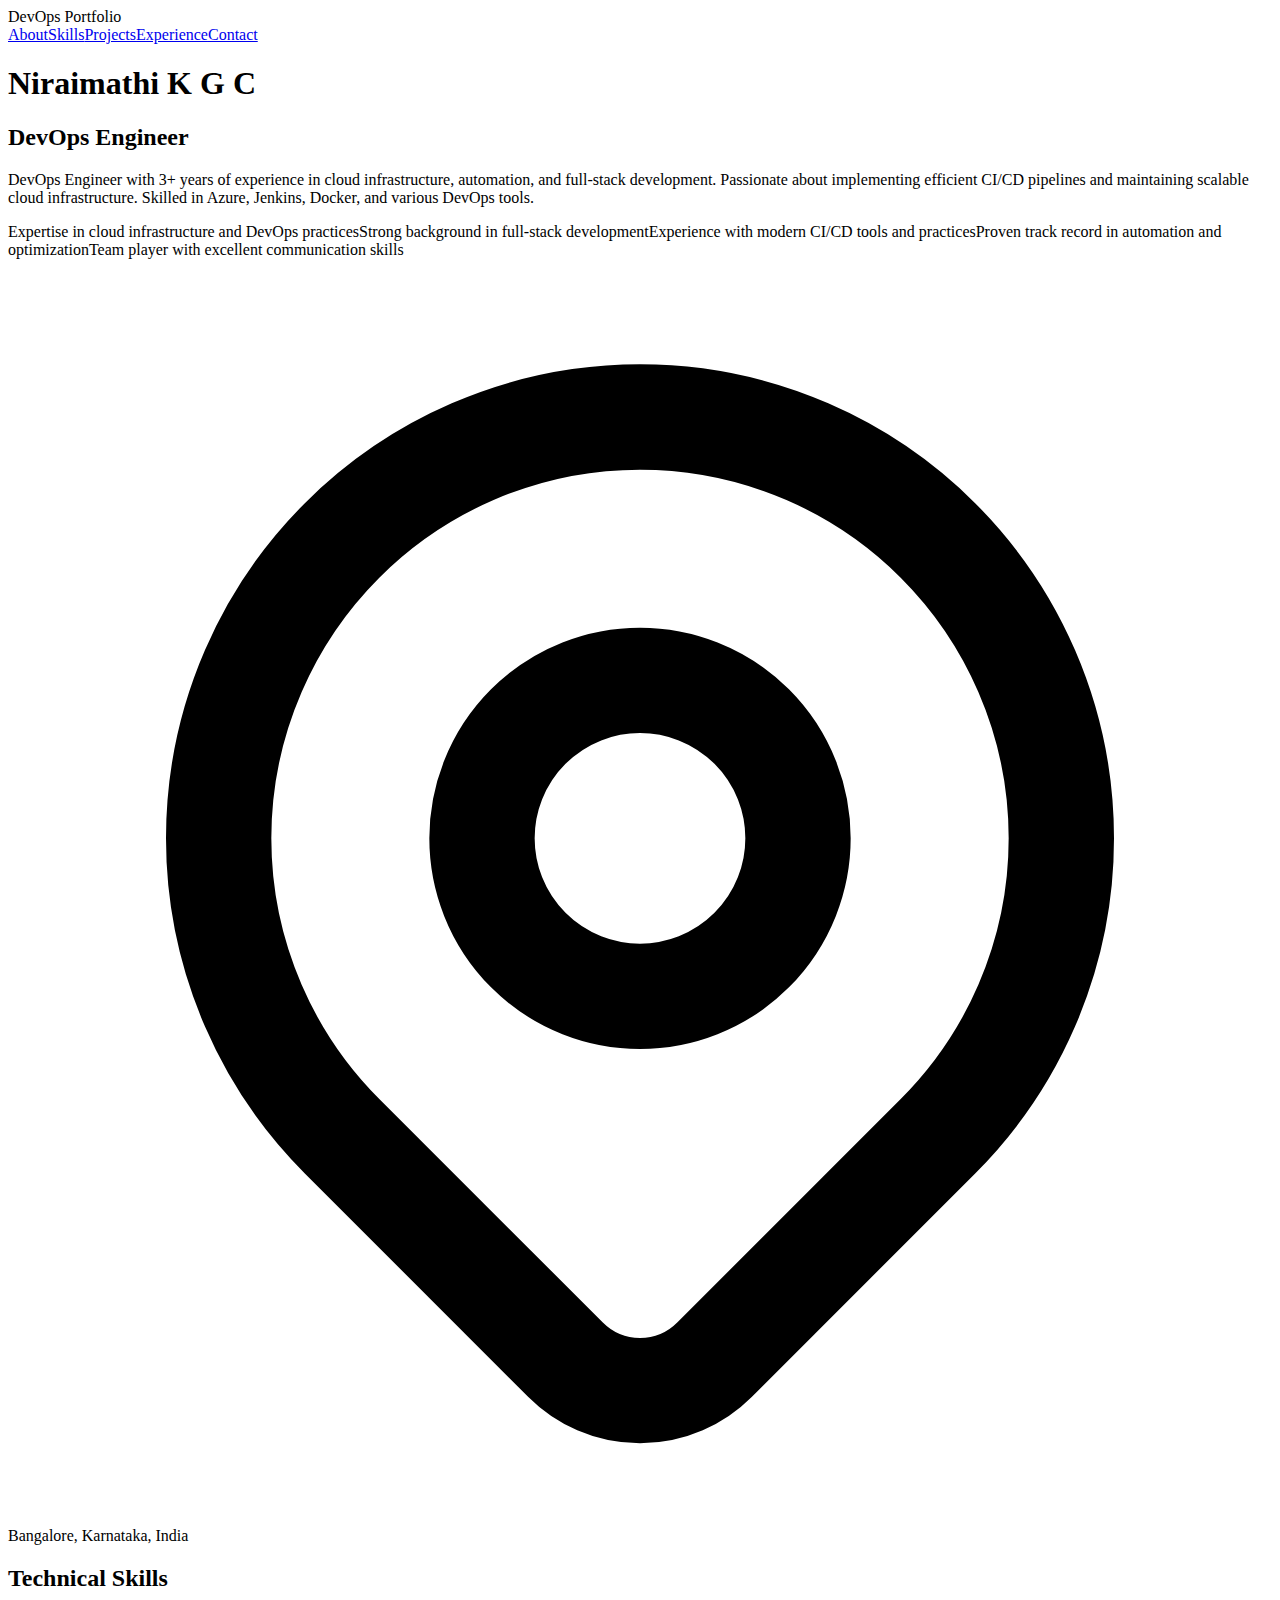
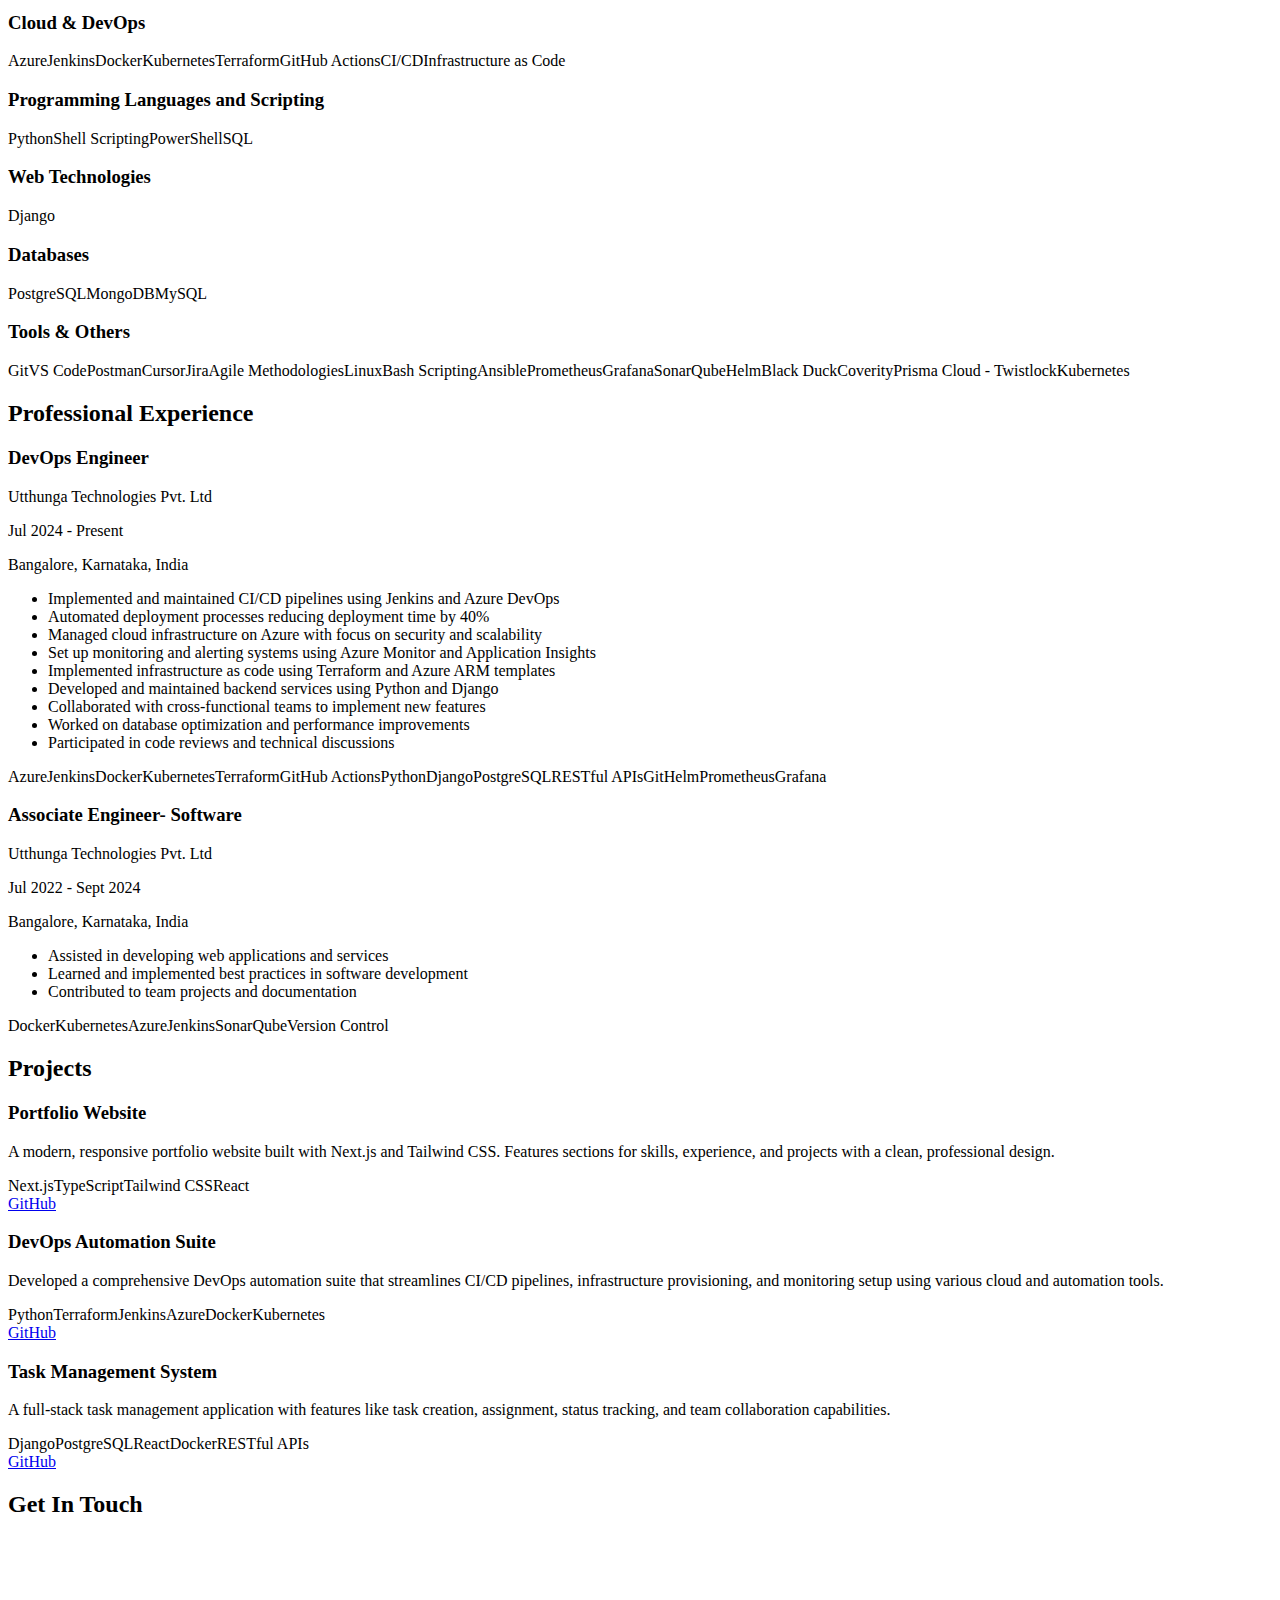
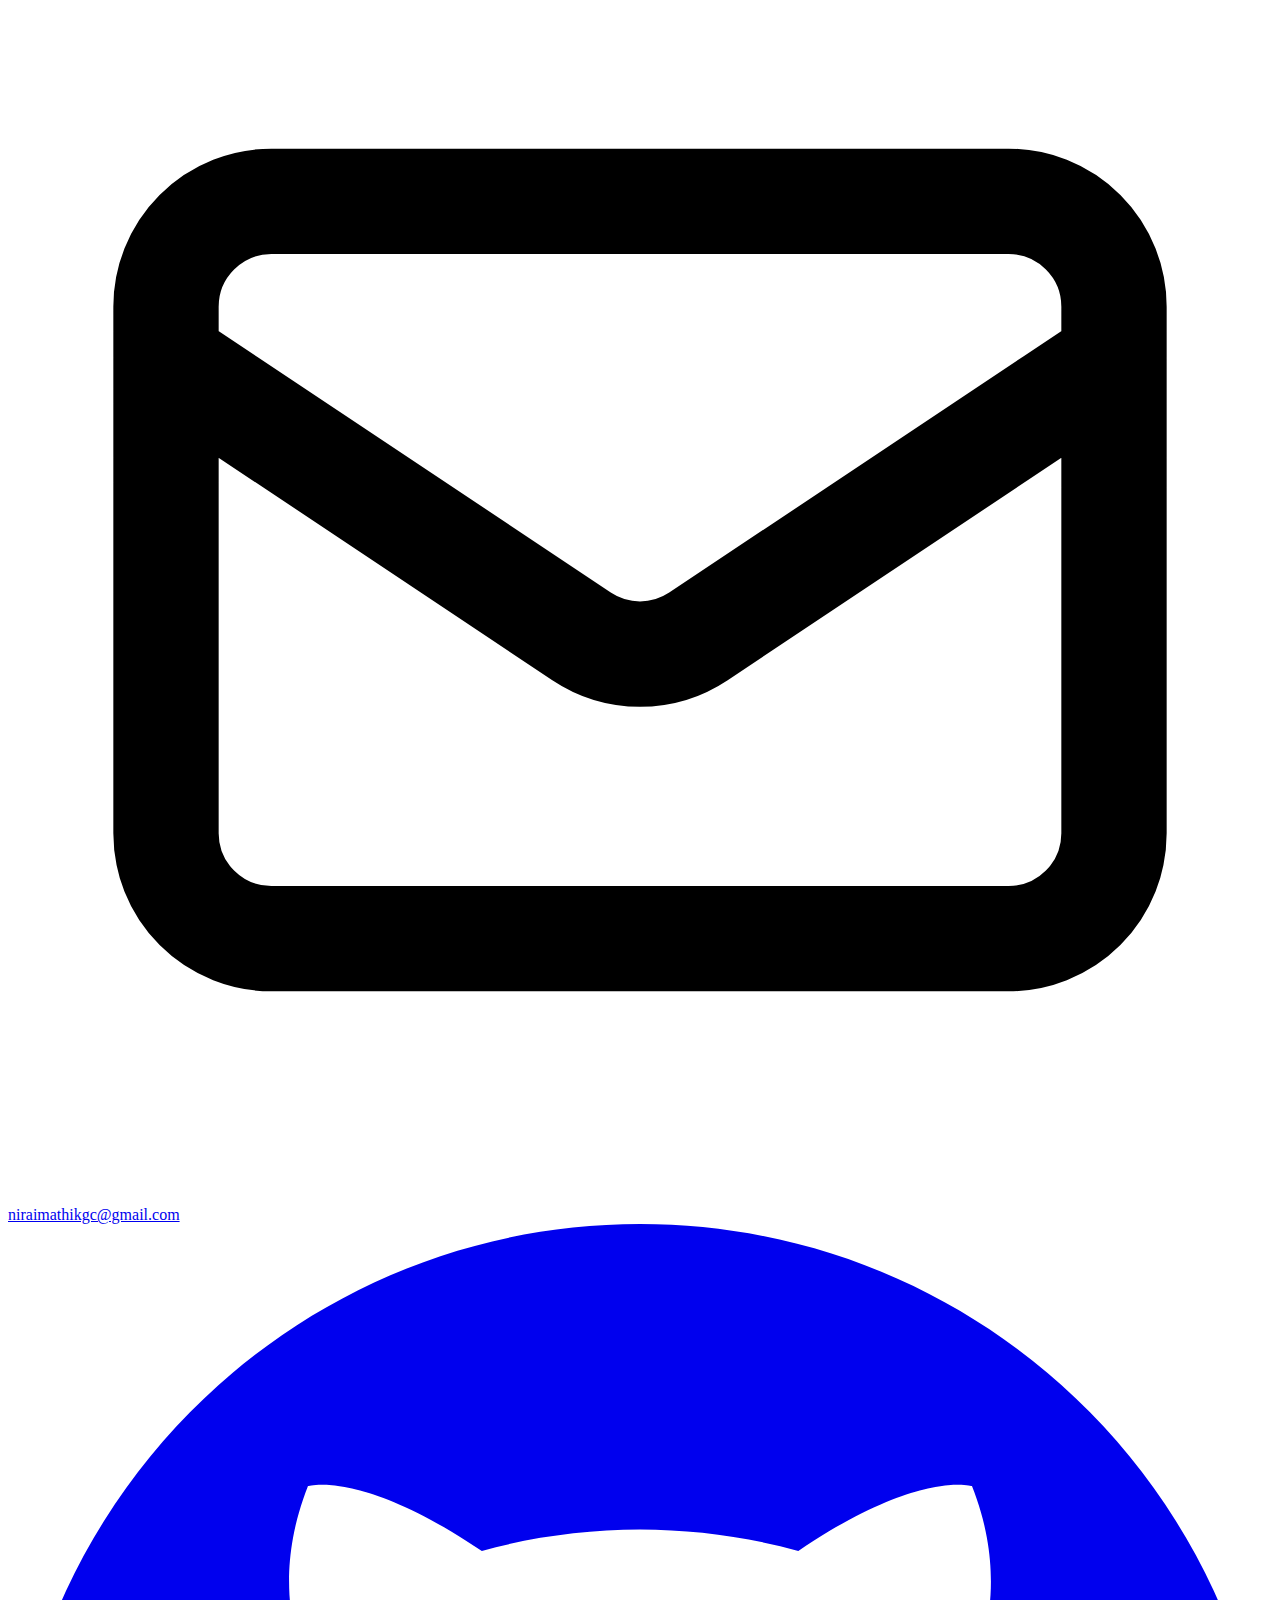
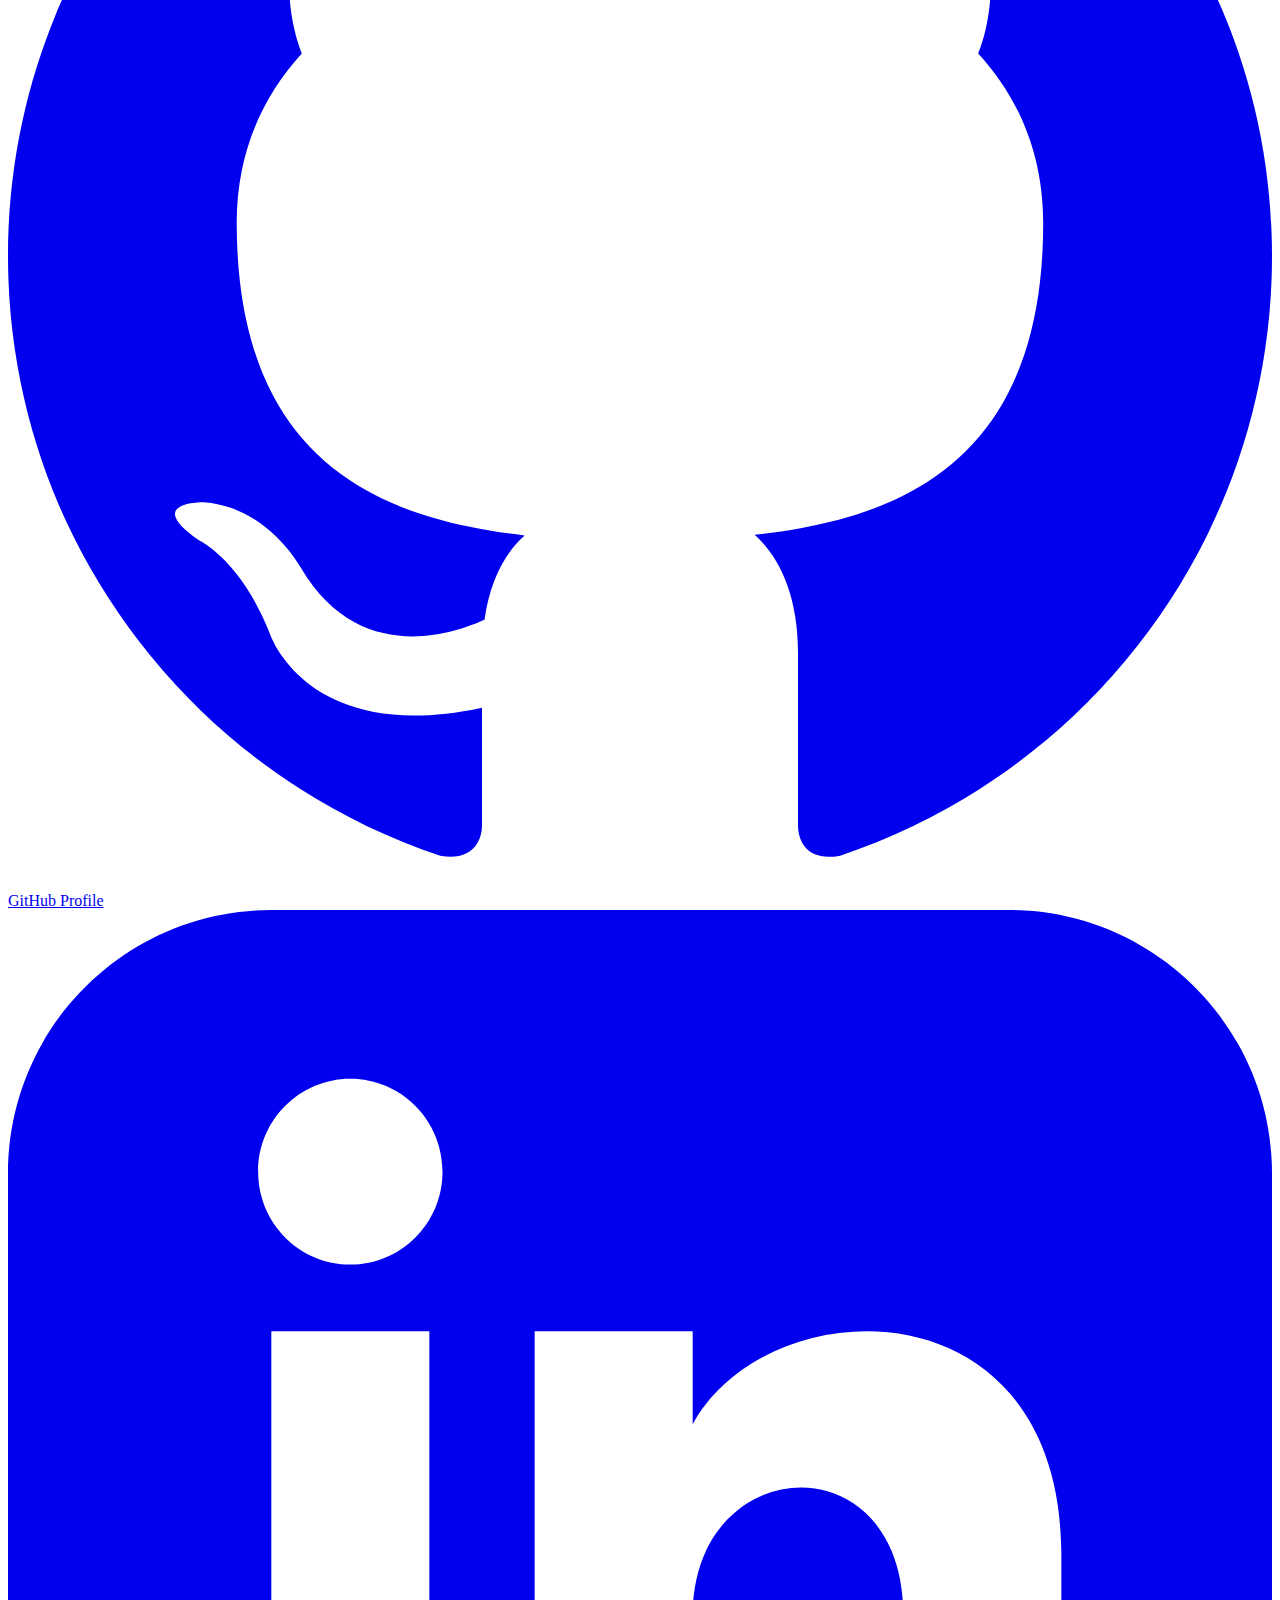
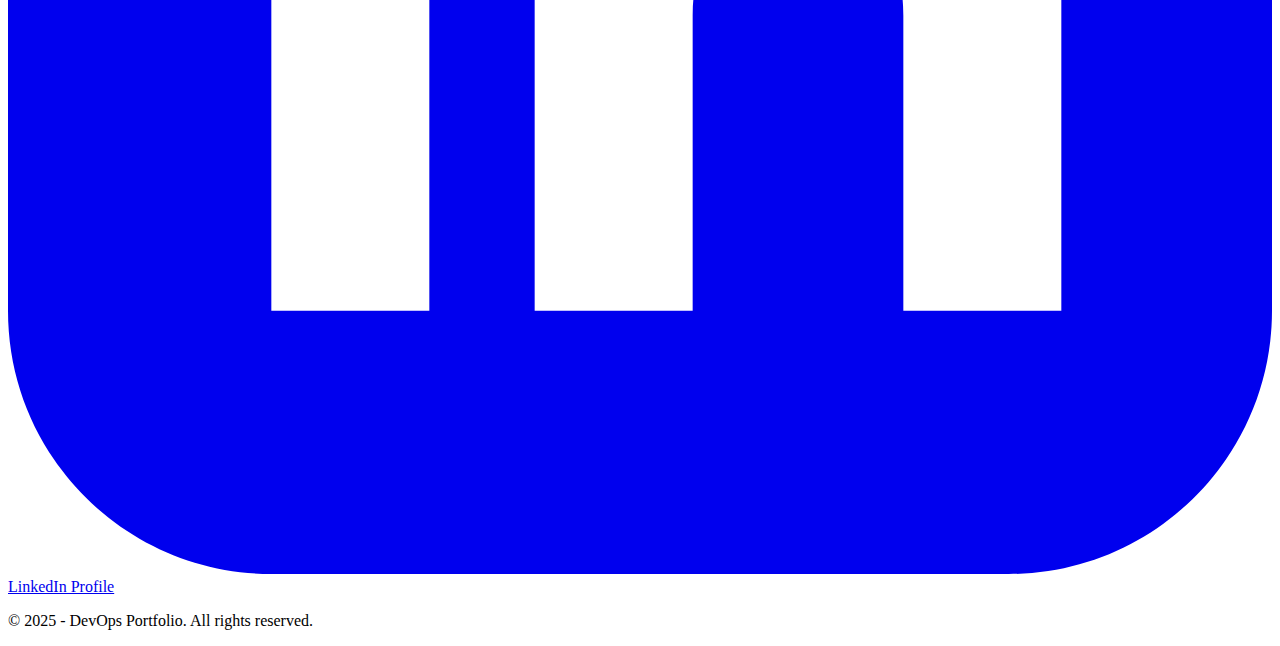
==== commit ce40ff31: "Deploying to GitHub Pages Sat Apr  5 21:11:09 UTC 2025" ====
--- a/index.html
+++ b/index.html
@@ -1 +1 @@
-<!DOCTYPE html><html lang="en"><head><meta charSet="utf-8"/><meta name="viewport" content="width=device-width, initial-scale=1"/><link rel="preload" href="/_next/static/media/a34f9d1faa5f3315-s.p.woff2" as="font" crossorigin="" type="font/woff2"/><link rel="stylesheet" href="/_next/static/css/9b3f4f3e6fc2041c.css" data-precedence="next"/><link rel="preload" as="script" fetchPriority="low" href="/_next/static/chunks/webpack-da7bd31efd1877ed.js"/><script src="/_next/static/chunks/4bd1b696-5b6c0ccbd3c0c9ab.js" async=""></script><script src="/_next/static/chunks/684-99281437c2b98785.js" async=""></script><script src="/_next/static/chunks/main-app-9aac3218c99b0310.js" async=""></script><script src="/_next/static/chunks/app/page-dca62e60de3c6de9.js" async=""></script><meta name="next-size-adjust" content=""/><title>DevOps &amp; DevSecOps Portfolio</title><meta name="description" content="Professional portfolio showcasing DevOps and DevSecOps expertise"/><link rel="icon" href="/favicon.ico" type="image/x-icon" sizes="16x16"/><script src="/_next/static/chunks/polyfills-42372ed130431b0a.js" noModule=""></script></head><body class="__className_d65c78"><nav class="fixed top-0 w-full bg-gray-900 text-white z-50"><div class="container mx-auto px-6 py-4"><div class="flex items-center justify-between"><div class="text-xl font-bold">DevOps Portfolio</div><div class="hidden md:flex space-x-8"><a href="#about" class="hover:text-blue-400 transition-colors">About</a><a href="#skills" class="hover:text-blue-400 transition-colors">Skills</a><a href="#projects" class="hover:text-blue-400 transition-colors">Projects</a><a href="#experience" class="hover:text-blue-400 transition-colors">Experience</a><a href="#contact" class="hover:text-blue-400 transition-colors">Contact</a></div></div></div></nav><main class="pt-16"><div class="min-h-screen bg-white"><section id="about" class="py-24 bg-gradient-to-b from-blue-50 to-white"><div class="container mx-auto px-6"><div class="max-w-4xl mx-auto text-center"><h1 class="text-4xl md:text-6xl font-bold mb-6 text-gray-900">Niraimathi K G C</h1><h2 class="text-2xl md:text-3xl mb-6 text-blue-600">DevOps Engineer</h2><p class="text-xl mb-8 text-gray-600 leading-relaxed">DevOps Engineer with 3+ years of experience in cloud infrastructure, automation, and full-stack development. Passionate about implementing efficient CI/CD pipelines and maintaining scalable cloud infrastructure. Skilled in Azure, Jenkins, Docker, and various DevOps tools.</p><div class="flex flex-wrap justify-center gap-4 mb-8"><span class="bg-blue-100 text-blue-800 px-4 py-2 rounded-full text-sm">Expertise in cloud infrastructure and DevOps practices</span><span class="bg-blue-100 text-blue-800 px-4 py-2 rounded-full text-sm">Strong background in full-stack development</span><span class="bg-blue-100 text-blue-800 px-4 py-2 rounded-full text-sm">Experience with modern CI/CD tools and practices</span><span class="bg-blue-100 text-blue-800 px-4 py-2 rounded-full text-sm">Proven track record in automation and optimization</span><span class="bg-blue-100 text-blue-800 px-4 py-2 rounded-full text-sm">Team player with excellent communication skills</span></div><div class="inline-flex items-center text-gray-600"><svg class="w-5 h-5 mr-2" fill="none" stroke="currentColor" viewBox="0 0 24 24"><path stroke-linecap="round" stroke-linejoin="round" stroke-width="2" d="M17.657 16.657L13.414 20.9a1.998 1.998 0 01-2.827 0l-4.244-4.243a8 8 0 1111.314 0z"></path><path stroke-linecap="round" stroke-linejoin="round" stroke-width="2" d="M15 11a3 3 0 11-6 0 3 3 0 016 0z"></path></svg>Bangalore, Karnataka, India</div></div></div></section><section id="skills" class="py-20 bg-white"><div class="container mx-auto px-6"><h2 class="text-3xl font-bold text-center mb-12 text-gray-900">Technical Skills</h2><div class="grid grid-cols-1 md:grid-cols-2 lg:grid-cols-3 gap-6"><div class="bg-white p-6 rounded-lg shadow-lg"><h3 class="text-xl font-semibold mb-4 text-gray-900">Cloud &amp; DevOps</h3><div class="flex flex-wrap gap-2"><span class="bg-blue-100 text-blue-800 text-sm px-3 py-1 rounded-full">Azure</span><span class="bg-blue-100 text-blue-800 text-sm px-3 py-1 rounded-full">Jenkins</span><span class="bg-blue-100 text-blue-800 text-sm px-3 py-1 rounded-full">Docker</span><span class="bg-blue-100 text-blue-800 text-sm px-3 py-1 rounded-full">Kubernetes</span><span class="bg-blue-100 text-blue-800 text-sm px-3 py-1 rounded-full">Terraform</span><span class="bg-blue-100 text-blue-800 text-sm px-3 py-1 rounded-full">GitHub Actions</span><span class="bg-blue-100 text-blue-800 text-sm px-3 py-1 rounded-full">CI/CD</span><span class="bg-blue-100 text-blue-800 text-sm px-3 py-1 rounded-full">Infrastructure as Code</span></div></div><div class="bg-white p-6 rounded-lg shadow-lg"><h3 class="text-xl font-semibold mb-4 text-gray-900">Programming Languages and Scripting</h3><div class="flex flex-wrap gap-2"><span class="bg-blue-100 text-blue-800 text-sm px-3 py-1 rounded-full">Python</span><span class="bg-blue-100 text-blue-800 text-sm px-3 py-1 rounded-full">Shell Scripting</span><span class="bg-blue-100 text-blue-800 text-sm px-3 py-1 rounded-full">PowerShell</span><span class="bg-blue-100 text-blue-800 text-sm px-3 py-1 rounded-full">SQL</span></div></div><div class="bg-white p-6 rounded-lg shadow-lg"><h3 class="text-xl font-semibold mb-4 text-gray-900">Web Technologies</h3><div class="flex flex-wrap gap-2"><span class="bg-blue-100 text-blue-800 text-sm px-3 py-1 rounded-full">Django</span></div></div><div class="bg-white p-6 rounded-lg shadow-lg"><h3 class="text-xl font-semibold mb-4 text-gray-900">Databases</h3><div class="flex flex-wrap gap-2"><span class="bg-blue-100 text-blue-800 text-sm px-3 py-1 rounded-full">PostgreSQL</span><span class="bg-blue-100 text-blue-800 text-sm px-3 py-1 rounded-full">MongoDB</span><span class="bg-blue-100 text-blue-800 text-sm px-3 py-1 rounded-full">MySQL</span></div></div><div class="bg-white p-6 rounded-lg shadow-lg"><h3 class="text-xl font-semibold mb-4 text-gray-900">Tools &amp; Others</h3><div class="flex flex-wrap gap-2"><span class="bg-blue-100 text-blue-800 text-sm px-3 py-1 rounded-full">Git</span><span class="bg-blue-100 text-blue-800 text-sm px-3 py-1 rounded-full">VS Code</span><span class="bg-blue-100 text-blue-800 text-sm px-3 py-1 rounded-full">Postman</span><span class="bg-blue-100 text-blue-800 text-sm px-3 py-1 rounded-full">Cursor</span><span class="bg-blue-100 text-blue-800 text-sm px-3 py-1 rounded-full">Jira</span><span class="bg-blue-100 text-blue-800 text-sm px-3 py-1 rounded-full">Agile Methodologies</span><span class="bg-blue-100 text-blue-800 text-sm px-3 py-1 rounded-full">Linux</span><span class="bg-blue-100 text-blue-800 text-sm px-3 py-1 rounded-full">Bash Scripting</span><span class="bg-blue-100 text-blue-800 text-sm px-3 py-1 rounded-full">Ansible</span><span class="bg-blue-100 text-blue-800 text-sm px-3 py-1 rounded-full">Prometheus</span><span class="bg-blue-100 text-blue-800 text-sm px-3 py-1 rounded-full">Grafana</span><span class="bg-blue-100 text-blue-800 text-sm px-3 py-1 rounded-full">SonarQube</span><span class="bg-blue-100 text-blue-800 text-sm px-3 py-1 rounded-full">Helm</span><span class="bg-blue-100 text-blue-800 text-sm px-3 py-1 rounded-full">Black Duck</span><span class="bg-blue-100 text-blue-800 text-sm px-3 py-1 rounded-full">Coverity</span><span class="bg-blue-100 text-blue-800 text-sm px-3 py-1 rounded-full">Prisma Cloud - Twistlock</span><span class="bg-blue-100 text-blue-800 text-sm px-3 py-1 rounded-full">Kubernetes</span></div></div></div></div></section><section id="experience" class="py-20 bg-gradient-to-b from-white to-gray-50"><div class="container mx-auto px-6"><h2 class="text-3xl font-bold text-center mb-12 text-gray-900">Professional Experience</h2><div class="max-w-4xl mx-auto"><div class="bg-white p-6 rounded-lg shadow-lg mb-6"><div class="flex justify-between items-start mb-4"><div><h3 class="text-xl font-semibold text-gray-900">DevOps Engineer</h3><p class="text-lg text-blue-600">Utthunga Technologies Pvt. Ltd</p></div><div class="text-right"><p class="text-gray-600">Jul 2024 - Present</p><p class="text-gray-500">Bangalore, Karnataka, India</p></div></div><ul class="list-disc list-inside mb-4 space-y-2"><li class="text-gray-700">Implemented and maintained CI/CD pipelines using Jenkins and Azure DevOps</li><li class="text-gray-700">Automated deployment processes reducing deployment time by 40%</li><li class="text-gray-700">Managed cloud infrastructure on Azure with focus on security and scalability</li><li class="text-gray-700">Set up monitoring and alerting systems using Azure Monitor and Application Insights</li><li class="text-gray-700">Implemented infrastructure as code using Terraform and Azure ARM templates</li><li class="text-gray-700">Developed and maintained backend services using Python and Django</li><li class="text-gray-700">Collaborated with cross-functional teams to implement new features</li><li class="text-gray-700">Worked on database optimization and performance improvements</li><li class="text-gray-700">Participated in code reviews and technical discussions</li></ul><div class="flex flex-wrap gap-2"><span class="bg-blue-100 text-blue-800 text-sm px-3 py-1 rounded-full">Azure</span><span class="bg-blue-100 text-blue-800 text-sm px-3 py-1 rounded-full">Jenkins</span><span class="bg-blue-100 text-blue-800 text-sm px-3 py-1 rounded-full">Docker</span><span class="bg-blue-100 text-blue-800 text-sm px-3 py-1 rounded-full">Kubernetes</span><span class="bg-blue-100 text-blue-800 text-sm px-3 py-1 rounded-full">Terraform</span><span class="bg-blue-100 text-blue-800 text-sm px-3 py-1 rounded-full">GitHub Actions</span><span class="bg-blue-100 text-blue-800 text-sm px-3 py-1 rounded-full">Python</span><span class="bg-blue-100 text-blue-800 text-sm px-3 py-1 rounded-full">Django</span><span class="bg-blue-100 text-blue-800 text-sm px-3 py-1 rounded-full">PostgreSQL</span><span class="bg-blue-100 text-blue-800 text-sm px-3 py-1 rounded-full">RESTful APIs</span><span class="bg-blue-100 text-blue-800 text-sm px-3 py-1 rounded-full">Git</span><span class="bg-blue-100 text-blue-800 text-sm px-3 py-1 rounded-full">Helm</span><span class="bg-blue-100 text-blue-800 text-sm px-3 py-1 rounded-full">Prometheus</span><span class="bg-blue-100 text-blue-800 text-sm px-3 py-1 rounded-full">Grafana</span></div></div><div class="bg-white p-6 rounded-lg shadow-lg mb-6"><div class="flex justify-between items-start mb-4"><div><h3 class="text-xl font-semibold text-gray-900">Associate Engineer- Software</h3><p class="text-lg text-blue-600">Utthunga Technologies Pvt. Ltd</p></div><div class="text-right"><p class="text-gray-600">Jul 2022 - Sept 2024</p><p class="text-gray-500">Bangalore, Karnataka, India</p></div></div><ul class="list-disc list-inside mb-4 space-y-2"><li class="text-gray-700">Assisted in developing web applications and services</li><li class="text-gray-700">Learned and implemented best practices in software development</li><li class="text-gray-700">Contributed to team projects and documentation</li></ul><div class="flex flex-wrap gap-2"><span class="bg-blue-100 text-blue-800 text-sm px-3 py-1 rounded-full">Docker</span><span class="bg-blue-100 text-blue-800 text-sm px-3 py-1 rounded-full">Kubernetes</span><span class="bg-blue-100 text-blue-800 text-sm px-3 py-1 rounded-full">Azure</span><span class="bg-blue-100 text-blue-800 text-sm px-3 py-1 rounded-full">Jenkins</span><span class="bg-blue-100 text-blue-800 text-sm px-3 py-1 rounded-full">SonarQube</span><span class="bg-blue-100 text-blue-800 text-sm px-3 py-1 rounded-full">Version Control</span></div></div></div></div></section><section id="projects" class="py-20 bg-white"><div class="container mx-auto px-6"><h2 class="text-3xl font-bold text-center mb-12 text-gray-900">Projects</h2><div class="grid grid-cols-1 md:grid-cols-2 lg:grid-cols-3 gap-6"><div class="bg-white p-6 rounded-lg shadow-lg"><h3 class="text-xl font-semibold mb-3 text-gray-900">Portfolio Website</h3><p class="text-gray-600 mb-4">A modern, responsive portfolio website built with Next.js and Tailwind CSS. Features sections for skills, experience, and projects with a clean, professional design.</p><div class="flex flex-wrap gap-2 mb-4"><span class="bg-blue-100 text-blue-800 text-sm px-3 py-1 rounded-full">Next.js</span><span class="bg-blue-100 text-blue-800 text-sm px-3 py-1 rounded-full">TypeScript</span><span class="bg-blue-100 text-blue-800 text-sm px-3 py-1 rounded-full">Tailwind CSS</span><span class="bg-blue-100 text-blue-800 text-sm px-3 py-1 rounded-full">React</span></div><div class="flex space-x-4"><a href="https://github.com/niraimathi-kgc/portfolio" target="_blank" rel="noopener noreferrer" class="text-blue-600 hover:text-blue-800 transition-colors">GitHub</a></div></div><div class="bg-white p-6 rounded-lg shadow-lg"><h3 class="text-xl font-semibold mb-3 text-gray-900">DevOps Automation Suite</h3><p class="text-gray-600 mb-4">Developed a comprehensive DevOps automation suite that streamlines CI/CD pipelines, infrastructure provisioning, and monitoring setup using various cloud and automation tools.</p><div class="flex flex-wrap gap-2 mb-4"><span class="bg-blue-100 text-blue-800 text-sm px-3 py-1 rounded-full">Python</span><span class="bg-blue-100 text-blue-800 text-sm px-3 py-1 rounded-full">Terraform</span><span class="bg-blue-100 text-blue-800 text-sm px-3 py-1 rounded-full">Jenkins</span><span class="bg-blue-100 text-blue-800 text-sm px-3 py-1 rounded-full">Azure</span><span class="bg-blue-100 text-blue-800 text-sm px-3 py-1 rounded-full">Docker</span><span class="bg-blue-100 text-blue-800 text-sm px-3 py-1 rounded-full">Kubernetes</span></div><div class="flex space-x-4"><a href="https://github.com/niraimathi-kgc/devops-automation" target="_blank" rel="noopener noreferrer" class="text-blue-600 hover:text-blue-800 transition-colors">GitHub</a></div></div><div class="bg-white p-6 rounded-lg shadow-lg"><h3 class="text-xl font-semibold mb-3 text-gray-900">Task Management System</h3><p class="text-gray-600 mb-4">A full-stack task management application with features like task creation, assignment, status tracking, and team collaboration capabilities.</p><div class="flex flex-wrap gap-2 mb-4"><span class="bg-blue-100 text-blue-800 text-sm px-3 py-1 rounded-full">Django</span><span class="bg-blue-100 text-blue-800 text-sm px-3 py-1 rounded-full">PostgreSQL</span><span class="bg-blue-100 text-blue-800 text-sm px-3 py-1 rounded-full">React</span><span class="bg-blue-100 text-blue-800 text-sm px-3 py-1 rounded-full">Docker</span><span class="bg-blue-100 text-blue-800 text-sm px-3 py-1 rounded-full">RESTful APIs</span></div><div class="flex space-x-4"><a href="https://github.com/niraimathi-kgc/task-manager" target="_blank" rel="noopener noreferrer" class="text-blue-600 hover:text-blue-800 transition-colors">GitHub</a></div></div></div></div></section><section id="contact" class="py-20 bg-gradient-to-b from-gray-50 to-gray-100"><div class="container mx-auto px-6"><div class="max-w-3xl mx-auto"><h2 class="text-3xl font-bold text-center mb-12 text-gray-900">Get In Touch</h2><div class="bg-white rounded-lg shadow-lg p-8"><div class="flex flex-col items-center space-y-6"><div class="flex items-center"><svg class="w-6 h-6 mr-3 text-blue-600" fill="none" stroke="currentColor" viewBox="0 0 24 24"><path stroke-linecap="round" stroke-linejoin="round" stroke-width="2" d="M3 8l7.89 5.26a2 2 0 002.22 0L21 8M5 19h14a2 2 0 002-2V7a2 2 0 00-2-2H5a2 2 0 00-2 2v10a2 2 0 002 2z"></path></svg><a href="mailto:niraimathikgc@gmail.com" class="text-lg text-gray-700 hover:text-blue-600 transition-colors">niraimathikgc@gmail.com</a></div><div class="flex space-x-8"><a href="https://github.com/niraimathi-kgc" target="_blank" rel="noopener noreferrer" class="flex items-center text-gray-700 hover:text-blue-600 transition-colors group"><svg class="w-6 h-6 mr-2 text-gray-700 group-hover:text-blue-600" fill="currentColor" viewBox="0 0 24 24"><path d="M12 0c-6.626 0-12 5.373-12 12 0 5.302 3.438 9.8 8.207 11.387.599.111.793-.261.793-.577v-2.234c-3.338.726-4.033-1.416-4.033-1.416-.546-1.387-1.333-1.756-1.333-1.756-1.089-.745.083-.729.083-.729 1.205.084 1.839 1.237 1.839 1.237 1.07 1.834 2.807 1.304 3.492.997.107-.775.418-1.305.762-1.604-2.665-.305-5.467-1.334-5.467-5.931 0-1.311.469-2.381 1.236-3.221-.124-.303-.535-1.524.117-3.176 0 0 1.008-.322 3.301 1.23.957-.266 1.983-.399 3.003-.404 1.02.005 2.047.138 3.006.404 2.291-1.552 3.297-1.23 3.297-1.23.653 1.653.242 2.874.118 3.176.77.84 1.235 1.911 1.235 3.221 0 4.609-2.807 5.624-5.479 5.921.43.372.823 1.102.823 2.222v3.293c0 .319.192.694.801.576 4.765-1.589 8.199-6.086 8.199-11.386 0-6.627-5.373-12-12-12z"></path></svg><span class="text-lg">GitHub Profile</span></a><a href="https://www.linkedin.com/in/niraimathikgc" target="_blank" rel="noopener noreferrer" class="flex items-center text-gray-700 hover:text-blue-600 transition-colors group"><svg class="w-6 h-6 mr-2 text-gray-700 group-hover:text-blue-600" fill="currentColor" viewBox="0 0 24 24"><path d="M19 0h-14c-2.761 0-5 2.239-5 5v14c0 2.761 2.239 5 5 5h14c2.762 0 5-2.239 5-5v-14c0-2.761-2.238-5-5-5zm-11 19h-3v-11h3v11zm-1.5-12.268c-.966 0-1.75-.79-1.75-1.764s.784-1.764 1.75-1.764 1.75.79 1.75 1.764-.783 1.764-1.75 1.764zm13.5 12.268h-3v-5.604c0-3.368-4-3.113-4 0v5.604h-3v-11h3v1.765c1.396-2.586 7-2.777 7 2.476v6.759z"></path></svg><span class="text-lg">LinkedIn Profile</span></a></div></div></div></div></div></section></div></main><footer class="bg-gray-900 text-white py-8 mt-16"><div class="container mx-auto px-6 text-center"><p>© <!-- -->2025<!-- --> - DevOps Portfolio. All rights reserved.</p></div></footer><script src="/_next/static/chunks/webpack-da7bd31efd1877ed.js" async=""></script><script>(self.__next_f=self.__next_f||[]).push([0])</script><script>self.__next_f.push([1,"1:\"$Sreact.fragment\"\n2:I[7555,[],\"\"]\n3:I[1295,[],\"\"]\n4:I[489,[\"974\",\"static/chunks/app/page-dca62e60de3c6de9.js\"],\"default\"]\n5:I[1758,[\"974\",\"static/chunks/app/page-dca62e60de3c6de9.js\"],\"default\"]\n6:I[4937,[\"974\",\"static/chunks/app/page-dca62e60de3c6de9.js\"],\"default\"]\n7:I[9665,[],\"OutletBoundary\"]\na:I[9665,[],\"ViewportBoundary\"]\nc:I[9665,[],\"MetadataBoundary\"]\ne:I[6614,[],\"\"]\n:HL[\"/_next/static/media/a34f9d1faa5f3315-s.p.woff2\",\"font\",{\"crossOrigin\":\"\",\"type\":\"font/woff2\"}]\n:HL[\"/_next/static/css/9b3f4f3e6fc2041c.css\",\"style\"]\n"])</script><script>self.__next_f.push([1,"0:{\"P\":null,\"b\":\"IN0ac3wxW_uqGkOb_vXnz\",\"p\":\"\",\"c\":[\"\",\"\"],\"i\":false,\"f\":[[[\"\",{\"children\":[\"__PAGE__\",{}]},\"$undefined\",\"$undefined\",true],[\"\",[\"$\",\"$1\",\"c\",{\"children\":[[[\"$\",\"link\",\"0\",{\"rel\":\"stylesheet\",\"href\":\"/_next/static/css/9b3f4f3e6fc2041c.css\",\"precedence\":\"next\",\"crossOrigin\":\"$undefined\",\"nonce\":\"$undefined\"}]],[\"$\",\"html\",null,{\"lang\":\"en\",\"children\":[\"$\",\"body\",null,{\"className\":\"__className_d65c78\",\"children\":[[\"$\",\"nav\",null,{\"className\":\"fixed top-0 w-full bg-gray-900 text-white z-50\",\"children\":[\"$\",\"div\",null,{\"className\":\"container mx-auto px-6 py-4\",\"children\":[\"$\",\"div\",null,{\"className\":\"flex items-center justify-between\",\"children\":[[\"$\",\"div\",null,{\"className\":\"text-xl font-bold\",\"children\":\"DevOps Portfolio\"}],[\"$\",\"div\",null,{\"className\":\"hidden md:flex space-x-8\",\"children\":[[\"$\",\"a\",null,{\"href\":\"#about\",\"className\":\"hover:text-blue-400 transition-colors\",\"children\":\"About\"}],[\"$\",\"a\",null,{\"href\":\"#skills\",\"className\":\"hover:text-blue-400 transition-colors\",\"children\":\"Skills\"}],[\"$\",\"a\",null,{\"href\":\"#projects\",\"className\":\"hover:text-blue-400 transition-colors\",\"children\":\"Projects\"}],[\"$\",\"a\",null,{\"href\":\"#experience\",\"className\":\"hover:text-blue-400 transition-colors\",\"children\":\"Experience\"}],[\"$\",\"a\",null,{\"href\":\"#contact\",\"className\":\"hover:text-blue-400 transition-colors\",\"children\":\"Contact\"}]]}]]}]}]}],[\"$\",\"main\",null,{\"className\":\"pt-16\",\"children\":[\"$\",\"$L2\",null,{\"parallelRouterKey\":\"children\",\"error\":\"$undefined\",\"errorStyles\":\"$undefined\",\"errorScripts\":\"$undefined\",\"template\":[\"$\",\"$L3\",null,{}],\"templateStyles\":\"$undefined\",\"templateScripts\":\"$undefined\",\"notFound\":[[[\"$\",\"title\",null,{\"children\":\"404: This page could not be found.\"}],[\"$\",\"div\",null,{\"style\":{\"fontFamily\":\"system-ui,\\\"Segoe UI\\\",Roboto,Helvetica,Arial,sans-serif,\\\"Apple Color Emoji\\\",\\\"Segoe UI Emoji\\\"\",\"height\":\"100vh\",\"textAlign\":\"center\",\"display\":\"flex\",\"flexDirection\":\"column\",\"alignItems\":\"center\",\"justifyContent\":\"center\"},\"children\":[\"$\",\"div\",null,{\"children\":[[\"$\",\"style\",null,{\"dangerouslySetInnerHTML\":{\"__html\":\"body{color:#000;background:#fff;margin:0}.next-error-h1{border-right:1px solid rgba(0,0,0,.3)}@media (prefers-color-scheme:dark){body{color:#fff;background:#000}.next-error-h1{border-right:1px solid rgba(255,255,255,.3)}}\"}}],[\"$\",\"h1\",null,{\"className\":\"next-error-h1\",\"style\":{\"display\":\"inline-block\",\"margin\":\"0 20px 0 0\",\"padding\":\"0 23px 0 0\",\"fontSize\":24,\"fontWeight\":500,\"verticalAlign\":\"top\",\"lineHeight\":\"49px\"},\"children\":404}],[\"$\",\"div\",null,{\"style\":{\"display\":\"inline-block\"},\"children\":[\"$\",\"h2\",null,{\"style\":{\"fontSize\":14,\"fontWeight\":400,\"lineHeight\":\"49px\",\"margin\":0},\"children\":\"This page could not be found.\"}]}]]}]}]],[]],\"forbidden\":\"$undefined\",\"unauthorized\":\"$undefined\"}]}],[\"$\",\"footer\",null,{\"className\":\"bg-gray-900 text-white py-8 mt-16\",\"children\":[\"$\",\"div\",null,{\"className\":\"container mx-auto px-6 text-center\",\"children\":[\"$\",\"p\",null,{\"children\":[\"© \",2025,\" - DevOps Portfolio. All rights reserved.\"]}]}]}]]}]}]]}],{\"children\":[\"__PAGE__\",[\"$\",\"$1\",\"c\",{\"children\":[[\"$\",\"div\",null,{\"className\":\"min-h-screen bg-white\",\"children\":[[\"$\",\"section\",null,{\"id\":\"about\",\"className\":\"py-24 bg-gradient-to-b from-blue-50 to-white\",\"children\":[\"$\",\"div\",null,{\"className\":\"container mx-auto px-6\",\"children\":[\"$\",\"div\",null,{\"className\":\"max-w-4xl mx-auto text-center\",\"children\":[[\"$\",\"h1\",null,{\"className\":\"text-4xl md:text-6xl font-bold mb-6 text-gray-900\",\"children\":\"Niraimathi K G C\"}],[\"$\",\"h2\",null,{\"className\":\"text-2xl md:text-3xl mb-6 text-blue-600\",\"children\":\"DevOps Engineer\"}],[\"$\",\"p\",null,{\"className\":\"text-xl mb-8 text-gray-600 leading-relaxed\",\"children\":\"DevOps Engineer with 3+ years of experience in cloud infrastructure, automation, and full-stack development. Passionate about implementing efficient CI/CD pipelines and maintaining scalable cloud infrastructure. Skilled in Azure, Jenkins, Docker, and various DevOps tools.\"}],[\"$\",\"div\",null,{\"className\":\"flex flex-wrap justify-center gap-4 mb-8\",\"children\":[[\"$\",\"span\",\"0\",{\"className\":\"bg-blue-100 text-blue-800 px-4 py-2 rounded-full text-sm\",\"children\":\"Expertise in cloud infrastructure and DevOps practices\"}],[\"$\",\"span\",\"1\",{\"className\":\"bg-blue-100 text-blue-800 px-4 py-2 rounded-full text-sm\",\"children\":\"Strong background in full-stack development\"}],[\"$\",\"span\",\"2\",{\"className\":\"bg-blue-100 text-blue-800 px-4 py-2 rounded-full text-sm\",\"children\":\"Experience with modern CI/CD tools and practices\"}],[\"$\",\"span\",\"3\",{\"className\":\"bg-blue-100 text-blue-800 px-4 py-2 rounded-full text-sm\",\"children\":\"Proven track record in automation and optimization\"}],[\"$\",\"span\",\"4\",{\"className\":\"bg-blue-100 text-blue-800 px-4 py-2 rounded-full text-sm\",\"children\":\"Team player with excellent communication skills\"}]]}],[\"$\",\"div\",null,{\"className\":\"inline-flex items-center text-gray-600\",\"children\":[[\"$\",\"svg\",null,{\"className\":\"w-5 h-5 mr-2\",\"fill\":\"none\",\"stroke\":\"currentColor\",\"viewBox\":\"0 0 24 24\",\"children\":[[\"$\",\"path\",null,{\"strokeLinecap\":\"round\",\"strokeLinejoin\":\"round\",\"strokeWidth\":\"2\",\"d\":\"M17.657 16.657L13.414 20.9a1.998 1.998 0 01-2.827 0l-4.244-4.243a8 8 0 1111.314 0z\"}],[\"$\",\"path\",null,{\"strokeLinecap\":\"round\",\"strokeLinejoin\":\"round\",\"strokeWidth\":\"2\",\"d\":\"M15 11a3 3 0 11-6 0 3 3 0 016 0z\"}]]}],\"Bangalore, Karnataka, India\"]}]]}]}]}],[\"$\",\"section\",null,{\"id\":\"skills\",\"className\":\"py-20 bg-white\",\"children\":[\"$\",\"div\",null,{\"className\":\"container mx-auto px-6\",\"children\":[[\"$\",\"h2\",null,{\"className\":\"text-3xl font-bold text-center mb-12 text-gray-900\",\"children\":\"Technical Skills\"}],[\"$\",\"div\",null,{\"className\":\"grid grid-cols-1 md:grid-cols-2 lg:grid-cols-3 gap-6\",\"children\":[[\"$\",\"$L4\",\"0\",{\"category\":\"Cloud \u0026 DevOps\",\"items\":[\"Azure\",\"Jenkins\",\"Docker\",\"Kubernetes\",\"Terraform\",\"GitHub Actions\",\"CI/CD\",\"Infrastructure as Code\"]}],[\"$\",\"$L4\",\"1\",{\"category\":\"Programming Languages and Scripting\",\"items\":[\"Python\",\"Shell Scripting\",\"PowerShell\",\"SQL\"]}],[\"$\",\"$L4\",\"2\",{\"category\":\"Web Technologies\",\"items\":[\"Django\"]}],[\"$\",\"$L4\",\"3\",{\"category\":\"Databases\",\"items\":[\"PostgreSQL\",\"MongoDB\",\"MySQL\"]}],[\"$\",\"$L4\",\"4\",{\"category\":\"Tools \u0026 Others\",\"items\":[\"Git\",\"VS Code\",\"Postman\",\"Cursor\",\"Jira\",\"Agile Methodologies\",\"Linux\",\"Bash Scripting\",\"Ansible\",\"Prometheus\",\"Grafana\",\"SonarQube\",\"Helm\",\"Black Duck\",\"Coverity\",\"Prisma Cloud - Twistlock\",\"Kubernetes\"]}]]}]]}]}],[\"$\",\"section\",null,{\"id\":\"experience\",\"className\":\"py-20 bg-gradient-to-b from-white to-gray-50\",\"children\":[\"$\",\"div\",null,{\"className\":\"container mx-auto px-6\",\"children\":[[\"$\",\"h2\",null,{\"className\":\"text-3xl font-bold text-center mb-12 text-gray-900\",\"children\":\"Professional Experience\"}],[\"$\",\"div\",null,{\"className\":\"max-w-4xl mx-auto\",\"children\":[[\"$\",\"$L5\",\"0\",{\"experience\":{\"title\":\"DevOps Engineer\",\"company\":\"Utthunga Technologies Pvt. Ltd\",\"duration\":\"Jul 2024 - Present\",\"location\":\"Bangalore, Karnataka, India\",\"description\":[\"Implemented and maintained CI/CD pipelines using Jenkins and Azure DevOps\",\"Automated deployment processes reducing deployment time by 40%\",\"Managed cloud infrastructure on Azure with focus on security and scalability\",\"Set up monitoring and alerting systems using Azure Monitor and Application Insights\",\"Implemented infrastructure as code using Terraform and Azure ARM templates\",\"Developed and maintained backend services using Python and Django\",\"Collaborated with cross-functional teams to implement new features\",\"Worked on database optimization and performance improvements\",\"Participated in code reviews and technical discussions\"],\"technologies\":[\"Azure\",\"Jenkins\",\"Docker\",\"Kubernetes\",\"Terraform\",\"GitHub Actions\",\"Python\",\"Django\",\"PostgreSQL\",\"RESTful APIs\",\"Git\",\"Helm\",\"Prometheus\",\"Grafana\"]}}],[\"$\",\"$L5\",\"1\",{\"experience\":{\"title\":\"Associate Engineer- Software\",\"company\":\"Utthunga Technologies Pvt. Ltd\",\"duration\":\"Jul 2022 - Sept 2024\",\"location\":\"Bangalore, Karnataka, India\",\"description\":[\"Assisted in developing web applications and services\",\"Learned and implemented best practices in software development\",\"Contributed to team projects and documentation\"],\"technologies\":[\"Docker\",\"Kubernetes\",\"Azure\",\"Jenkins\",\"SonarQube\",\"Version Control\"]}}]]}]]}]}],[\"$\",\"section\",null,{\"id\":\"projects\",\"className\":\"py-20 bg-white\",\"children\":[\"$\",\"div\",null,{\"className\":\"container mx-auto px-6\",\"children\":[[\"$\",\"h2\",null,{\"className\":\"text-3xl font-bold text-center mb-12 text-gray-900\",\"children\":\"Projects\"}],[\"$\",\"div\",null,{\"className\":\"grid grid-cols-1 md:grid-cols-2 lg:grid-cols-3 gap-6\",\"children\":[[\"$\",\"$L6\",\"0\",{\"project\":{\"title\":\"Portfolio Website\",\"description\":\"A modern, responsive portfolio website built with Next.js and Tailwind CSS. Features sections for skills, experience, and projects with a clean, professional design.\",\"technologies\":[\"Next.js\",\"TypeScript\",\"Tailwind CSS\",\"React\"],\"githubUrl\":\"https://github.com/niraimathi-kgc/portfolio\"}}],[\"$\",\"$L6\",\"1\",{\"project\":{\"title\":\"DevOps Automation Suite\",\"description\":\"Developed a comprehensive DevOps automation suite that streamlines CI/CD pipelines, infrastructure provisioning, and monitoring setup using various cloud and automation tools.\",\"technologies\":[\"Python\",\"Terraform\",\"Jenkins\",\"Azure\",\"Docker\",\"Kubernetes\"],\"githubUrl\":\"https://github.com/niraimathi-kgc/devops-automation\"}}],[\"$\",\"$L6\",\"2\",{\"project\":{\"title\":\"Task Management System\",\"description\":\"A full-stack task management application with features like task creation, assignment, status tracking, and team collaboration capabilities.\",\"technologies\":[\"Django\",\"PostgreSQL\",\"React\",\"Docker\",\"RESTful APIs\"],\"githubUrl\":\"https://github.com/niraimathi-kgc/task-manager\"}}]]}]]}]}],[\"$\",\"section\",null,{\"id\":\"contact\",\"className\":\"py-20 bg-gradient-to-b from-gray-50 to-gray-100\",\"children\":[\"$\",\"div\",null,{\"className\":\"container mx-auto px-6\",\"children\":[\"$\",\"div\",null,{\"className\":\"max-w-3xl mx-auto\",\"children\":[[\"$\",\"h2\",null,{\"className\":\"text-3xl font-bold text-center mb-12 text-gray-900\",\"children\":\"Get In Touch\"}],[\"$\",\"div\",null,{\"className\":\"bg-white rounded-lg shadow-lg p-8\",\"children\":[\"$\",\"div\",null,{\"className\":\"flex flex-col items-center space-y-6\",\"children\":[[\"$\",\"div\",null,{\"className\":\"flex items-center\",\"children\":[[\"$\",\"svg\",null,{\"className\":\"w-6 h-6 mr-3 text-blue-600\",\"fill\":\"none\",\"stroke\":\"currentColor\",\"viewBox\":\"0 0 24 24\",\"children\":[\"$\",\"path\",null,{\"strokeLinecap\":\"round\",\"strokeLinejoin\":\"round\",\"strokeWidth\":\"2\",\"d\":\"M3 8l7.89 5.26a2 2 0 002.22 0L21 8M5 19h14a2 2 0 002-2V7a2 2 0 00-2-2H5a2 2 0 00-2 2v10a2 2 0 002 2z\"}]}],[\"$\",\"a\",null,{\"href\":\"mailto:niraimathikgc@gmail.com\",\"className\":\"text-lg text-gray-700 hover:text-blue-600 transition-colors\",\"children\":\"niraimathikgc@gmail.com\"}]]}],[\"$\",\"div\",null,{\"className\":\"flex space-x-8\",\"children\":[[\"$\",\"a\",null,{\"href\":\"https://github.com/niraimathi-kgc\",\"target\":\"_blank\",\"rel\":\"noopener noreferrer\",\"className\":\"flex items-center text-gray-700 hover:text-blue-600 transition-colors group\",\"children\":[[\"$\",\"svg\",null,{\"className\":\"w-6 h-6 mr-2 text-gray-700 group-hover:text-blue-600\",\"fill\":\"currentColor\",\"viewBox\":\"0 0 24 24\",\"children\":[\"$\",\"path\",null,{\"d\":\"M12 0c-6.626 0-12 5.373-12 12 0 5.302 3.438 9.8 8.207 11.387.599.111.793-.261.793-.577v-2.234c-3.338.726-4.033-1.416-4.033-1.416-.546-1.387-1.333-1.756-1.333-1.756-1.089-.745.083-.729.083-.729 1.205.084 1.839 1.237 1.839 1.237 1.07 1.834 2.807 1.304 3.492.997.107-.775.418-1.305.762-1.604-2.665-.305-5.467-1.334-5.467-5.931 0-1.311.469-2.381 1.236-3.221-.124-.303-.535-1.524.117-3.176 0 0 1.008-.322 3.301 1.23.957-.266 1.983-.399 3.003-.404 1.02.005 2.047.138 3.006.404 2.291-1.552 3.297-1.23 3.297-1.23.653 1.653.242 2.874.118 3.176.77.84 1.235 1.911 1.235 3.221 0 4.609-2.807 5.624-5.479 5.921.43.372.823 1.102.823 2.222v3.293c0 .319.192.694.801.576 4.765-1.589 8.199-6.086 8.199-11.386 0-6.627-5.373-12-12-12z\"}]}],[\"$\",\"span\",null,{\"className\":\"text-lg\",\"children\":\"GitHub Profile\"}]]}],[\"$\",\"a\",null,{\"href\":\"https://www.linkedin.com/in/niraimathikgc\",\"target\":\"_blank\",\"rel\":\"noopener noreferrer\",\"className\":\"flex items-center text-gray-700 hover:text-blue-600 transition-colors group\",\"children\":[[\"$\",\"svg\",null,{\"className\":\"w-6 h-6 mr-2 text-gray-700 group-hover:text-blue-600\",\"fill\":\"currentColor\",\"viewBox\":\"0 0 24 24\",\"children\":[\"$\",\"path\",null,{\"d\":\"M19 0h-14c-2.761 0-5 2.239-5 5v14c0 2.761 2.239 5 5 5h14c2.762 0 5-2.239 5-5v-14c0-2.761-2.238-5-5-5zm-11 19h-3v-11h3v11zm-1.5-12.268c-.966 0-1.75-.79-1.75-1.764s.784-1.764 1.75-1.764 1.75.79 1.75 1.764-.783 1.764-1.75 1.764zm13.5 12.268h-3v-5.604c0-3.368-4-3.113-4 0v5.604h-3v-11h3v1.765c1.396-2.586 7-2.777 7 2.476v6.759z\"}]}],[\"$\",\"span\",null,{\"className\":\"text-lg\",\"children\":\"LinkedIn Profile\"}]]}]]}]]}]}]]}]}]}]]}],\"$undefined\",null,[\"$\",\"$L7\",null,{\"children\":[\"$L8\",\"$L9\",null]}]]}],{},null,false]},null,false],[\"$\",\"$1\",\"h\",{\"children\":[null,[\"$\",\"$1\",\"xs1m6tIjGkgptITMphLO9\",{\"children\":[[\"$\",\"$La\",null,{\"children\":\"$Lb\"}],[\"$\",\"meta\",null,{\"name\":\"next-size-adjust\",\"content\":\"\"}]]}],[\"$\",\"$Lc\",null,{\"children\":\"$Ld\"}]]}],false]],\"m\":\"$undefined\",\"G\":[\"$e\",\"$undefined\"],\"s\":false,\"S\":true}\n"])</script><script>self.__next_f.push([1,"b:[[\"$\",\"meta\",\"0\",{\"charSet\":\"utf-8\"}],[\"$\",\"meta\",\"1\",{\"name\":\"viewport\",\"content\":\"width=device-width, initial-scale=1\"}]]\n8:null\n"])</script><script>self.__next_f.push([1,"9:null\nd:[[\"$\",\"title\",\"0\",{\"children\":\"DevOps \u0026 DevSecOps Portfolio\"}],[\"$\",\"meta\",\"1\",{\"name\":\"description\",\"content\":\"Professional portfolio showcasing DevOps and DevSecOps expertise\"}],[\"$\",\"link\",\"2\",{\"rel\":\"icon\",\"href\":\"/favicon.ico\",\"type\":\"image/x-icon\",\"sizes\":\"16x16\"}]]\n"])</script></body></html>+<!DOCTYPE html><html lang="en"><head><meta charSet="utf-8"/><meta name="viewport" content="width=device-width, initial-scale=1"/><link rel="preload" href="https://codeandconsole.com/_next/static/media/a34f9d1faa5f3315-s.p.woff2" as="font" crossorigin="" type="font/woff2"/><link rel="stylesheet" href="https://codeandconsole.com/_next/static/css/060819f390fa815f.css" data-precedence="next"/><link rel="preload" as="script" fetchPriority="low" href="https://codeandconsole.com/_next/static/chunks/webpack-fa98f8726de514d3.js"/><script src="https://codeandconsole.com/_next/static/chunks/4bd1b696-5b6c0ccbd3c0c9ab.js" async=""></script><script src="https://codeandconsole.com/_next/static/chunks/684-9345fac1422f8432.js" async=""></script><script src="https://codeandconsole.com/_next/static/chunks/main-app-9aac3218c99b0310.js" async=""></script><script src="https://codeandconsole.com/_next/static/chunks/app/page-dca62e60de3c6de9.js" async=""></script><meta name="next-size-adjust" content=""/><title>DevOps &amp; DevSecOps Portfolio</title><meta name="description" content="Professional portfolio showcasing DevOps and DevSecOps expertise"/><link rel="icon" href="/favicon.ico" type="image/x-icon" sizes="16x16"/><script src="https://codeandconsole.com/_next/static/chunks/polyfills-42372ed130431b0a.js" noModule=""></script></head><body class="__className_9e6b92"><nav class="fixed top-0 w-full bg-gray-900 text-white z-50"><div class="container mx-auto px-6 py-4"><div class="flex items-center justify-between"><div class="text-xl font-bold">DevOps Portfolio</div><div class="hidden md:flex space-x-8"><a href="#about" class="hover:text-blue-400 transition-colors">About</a><a href="#skills" class="hover:text-blue-400 transition-colors">Skills</a><a href="#projects" class="hover:text-blue-400 transition-colors">Projects</a><a href="#experience" class="hover:text-blue-400 transition-colors">Experience</a><a href="#contact" class="hover:text-blue-400 transition-colors">Contact</a></div></div></div></nav><main class="pt-16"><div class="min-h-screen bg-white"><section id="about" class="py-24 bg-gradient-to-b from-blue-50 to-white"><div class="container mx-auto px-6"><div class="max-w-4xl mx-auto text-center"><h1 class="text-4xl md:text-6xl font-bold mb-6 text-gray-900">Niraimathi K G C</h1><h2 class="text-2xl md:text-3xl mb-6 text-blue-600">DevOps Engineer</h2><p class="text-xl mb-8 text-gray-600 leading-relaxed">DevOps Engineer with 3+ years of experience in cloud infrastructure, automation, and full-stack development. Passionate about implementing efficient CI/CD pipelines and maintaining scalable cloud infrastructure. Skilled in Azure, Jenkins, Docker, and various DevOps tools.</p><div class="flex flex-wrap justify-center gap-4 mb-8"><span class="bg-blue-100 text-blue-800 px-4 py-2 rounded-full text-sm">Expertise in cloud infrastructure and DevOps practices</span><span class="bg-blue-100 text-blue-800 px-4 py-2 rounded-full text-sm">Strong background in full-stack development</span><span class="bg-blue-100 text-blue-800 px-4 py-2 rounded-full text-sm">Experience with modern CI/CD tools and practices</span><span class="bg-blue-100 text-blue-800 px-4 py-2 rounded-full text-sm">Proven track record in automation and optimization</span><span class="bg-blue-100 text-blue-800 px-4 py-2 rounded-full text-sm">Team player with excellent communication skills</span></div><div class="inline-flex items-center text-gray-600"><svg class="w-5 h-5 mr-2" fill="none" stroke="currentColor" viewBox="0 0 24 24"><path stroke-linecap="round" stroke-linejoin="round" stroke-width="2" d="M17.657 16.657L13.414 20.9a1.998 1.998 0 01-2.827 0l-4.244-4.243a8 8 0 1111.314 0z"></path><path stroke-linecap="round" stroke-linejoin="round" stroke-width="2" d="M15 11a3 3 0 11-6 0 3 3 0 016 0z"></path></svg>Bangalore, Karnataka, India</div></div></div></section><section id="skills" class="py-20 bg-white"><div class="container mx-auto px-6"><h2 class="text-3xl font-bold text-center mb-12 text-gray-900">Technical Skills</h2><div class="grid grid-cols-1 md:grid-cols-2 lg:grid-cols-3 gap-6"><div class="bg-white p-6 rounded-lg shadow-lg"><h3 class="text-xl font-semibold mb-4 text-gray-900">Cloud &amp; DevOps</h3><div class="flex flex-wrap gap-2"><span class="bg-blue-100 text-blue-800 text-sm px-3 py-1 rounded-full">Azure</span><span class="bg-blue-100 text-blue-800 text-sm px-3 py-1 rounded-full">Jenkins</span><span class="bg-blue-100 text-blue-800 text-sm px-3 py-1 rounded-full">Docker</span><span class="bg-blue-100 text-blue-800 text-sm px-3 py-1 rounded-full">Kubernetes</span><span class="bg-blue-100 text-blue-800 text-sm px-3 py-1 rounded-full">Terraform</span><span class="bg-blue-100 text-blue-800 text-sm px-3 py-1 rounded-full">GitHub Actions</span><span class="bg-blue-100 text-blue-800 text-sm px-3 py-1 rounded-full">CI/CD</span><span class="bg-blue-100 text-blue-800 text-sm px-3 py-1 rounded-full">Infrastructure as Code</span></div></div><div class="bg-white p-6 rounded-lg shadow-lg"><h3 class="text-xl font-semibold mb-4 text-gray-900">Programming Languages and Scripting</h3><div class="flex flex-wrap gap-2"><span class="bg-blue-100 text-blue-800 text-sm px-3 py-1 rounded-full">Python</span><span class="bg-blue-100 text-blue-800 text-sm px-3 py-1 rounded-full">Shell Scripting</span><span class="bg-blue-100 text-blue-800 text-sm px-3 py-1 rounded-full">PowerShell</span><span class="bg-blue-100 text-blue-800 text-sm px-3 py-1 rounded-full">SQL</span></div></div><div class="bg-white p-6 rounded-lg shadow-lg"><h3 class="text-xl font-semibold mb-4 text-gray-900">Web Technologies</h3><div class="flex flex-wrap gap-2"><span class="bg-blue-100 text-blue-800 text-sm px-3 py-1 rounded-full">Django</span></div></div><div class="bg-white p-6 rounded-lg shadow-lg"><h3 class="text-xl font-semibold mb-4 text-gray-900">Databases</h3><div class="flex flex-wrap gap-2"><span class="bg-blue-100 text-blue-800 text-sm px-3 py-1 rounded-full">PostgreSQL</span><span class="bg-blue-100 text-blue-800 text-sm px-3 py-1 rounded-full">MongoDB</span><span class="bg-blue-100 text-blue-800 text-sm px-3 py-1 rounded-full">MySQL</span></div></div><div class="bg-white p-6 rounded-lg shadow-lg"><h3 class="text-xl font-semibold mb-4 text-gray-900">Tools &amp; Others</h3><div class="flex flex-wrap gap-2"><span class="bg-blue-100 text-blue-800 text-sm px-3 py-1 rounded-full">Git</span><span class="bg-blue-100 text-blue-800 text-sm px-3 py-1 rounded-full">VS Code</span><span class="bg-blue-100 text-blue-800 text-sm px-3 py-1 rounded-full">Postman</span><span class="bg-blue-100 text-blue-800 text-sm px-3 py-1 rounded-full">Cursor</span><span class="bg-blue-100 text-blue-800 text-sm px-3 py-1 rounded-full">Jira</span><span class="bg-blue-100 text-blue-800 text-sm px-3 py-1 rounded-full">Agile Methodologies</span><span class="bg-blue-100 text-blue-800 text-sm px-3 py-1 rounded-full">Linux</span><span class="bg-blue-100 text-blue-800 text-sm px-3 py-1 rounded-full">Bash Scripting</span><span class="bg-blue-100 text-blue-800 text-sm px-3 py-1 rounded-full">Ansible</span><span class="bg-blue-100 text-blue-800 text-sm px-3 py-1 rounded-full">Prometheus</span><span class="bg-blue-100 text-blue-800 text-sm px-3 py-1 rounded-full">Grafana</span><span class="bg-blue-100 text-blue-800 text-sm px-3 py-1 rounded-full">SonarQube</span><span class="bg-blue-100 text-blue-800 text-sm px-3 py-1 rounded-full">Helm</span><span class="bg-blue-100 text-blue-800 text-sm px-3 py-1 rounded-full">Black Duck</span><span class="bg-blue-100 text-blue-800 text-sm px-3 py-1 rounded-full">Coverity</span><span class="bg-blue-100 text-blue-800 text-sm px-3 py-1 rounded-full">Prisma Cloud - Twistlock</span><span class="bg-blue-100 text-blue-800 text-sm px-3 py-1 rounded-full">Kubernetes</span></div></div></div></div></section><section id="experience" class="py-20 bg-gradient-to-b from-white to-gray-50"><div class="container mx-auto px-6"><h2 class="text-3xl font-bold text-center mb-12 text-gray-900">Professional Experience</h2><div class="max-w-4xl mx-auto"><div class="bg-white p-6 rounded-lg shadow-lg mb-6"><div class="flex justify-between items-start mb-4"><div><h3 class="text-xl font-semibold text-gray-900">DevOps Engineer</h3><p class="text-lg text-blue-600">Utthunga Technologies Pvt. Ltd</p></div><div class="text-right"><p class="text-gray-600">Jul 2024 - Present</p><p class="text-gray-500">Bangalore, Karnataka, India</p></div></div><ul class="list-disc list-inside mb-4 space-y-2"><li class="text-gray-700">Implemented and maintained CI/CD pipelines using Jenkins and Azure DevOps</li><li class="text-gray-700">Automated deployment processes reducing deployment time by 40%</li><li class="text-gray-700">Managed cloud infrastructure on Azure with focus on security and scalability</li><li class="text-gray-700">Set up monitoring and alerting systems using Azure Monitor and Application Insights</li><li class="text-gray-700">Implemented infrastructure as code using Terraform and Azure ARM templates</li><li class="text-gray-700">Developed and maintained backend services using Python and Django</li><li class="text-gray-700">Collaborated with cross-functional teams to implement new features</li><li class="text-gray-700">Worked on database optimization and performance improvements</li><li class="text-gray-700">Participated in code reviews and technical discussions</li></ul><div class="flex flex-wrap gap-2"><span class="bg-blue-100 text-blue-800 text-sm px-3 py-1 rounded-full">Azure</span><span class="bg-blue-100 text-blue-800 text-sm px-3 py-1 rounded-full">Jenkins</span><span class="bg-blue-100 text-blue-800 text-sm px-3 py-1 rounded-full">Docker</span><span class="bg-blue-100 text-blue-800 text-sm px-3 py-1 rounded-full">Kubernetes</span><span class="bg-blue-100 text-blue-800 text-sm px-3 py-1 rounded-full">Terraform</span><span class="bg-blue-100 text-blue-800 text-sm px-3 py-1 rounded-full">GitHub Actions</span><span class="bg-blue-100 text-blue-800 text-sm px-3 py-1 rounded-full">Python</span><span class="bg-blue-100 text-blue-800 text-sm px-3 py-1 rounded-full">Django</span><span class="bg-blue-100 text-blue-800 text-sm px-3 py-1 rounded-full">PostgreSQL</span><span class="bg-blue-100 text-blue-800 text-sm px-3 py-1 rounded-full">RESTful APIs</span><span class="bg-blue-100 text-blue-800 text-sm px-3 py-1 rounded-full">Git</span><span class="bg-blue-100 text-blue-800 text-sm px-3 py-1 rounded-full">Helm</span><span class="bg-blue-100 text-blue-800 text-sm px-3 py-1 rounded-full">Prometheus</span><span class="bg-blue-100 text-blue-800 text-sm px-3 py-1 rounded-full">Grafana</span></div></div><div class="bg-white p-6 rounded-lg shadow-lg mb-6"><div class="flex justify-between items-start mb-4"><div><h3 class="text-xl font-semibold text-gray-900">Associate Engineer- Software</h3><p class="text-lg text-blue-600">Utthunga Technologies Pvt. Ltd</p></div><div class="text-right"><p class="text-gray-600">Jul 2022 - Sept 2024</p><p class="text-gray-500">Bangalore, Karnataka, India</p></div></div><ul class="list-disc list-inside mb-4 space-y-2"><li class="text-gray-700">Assisted in developing web applications and services</li><li class="text-gray-700">Learned and implemented best practices in software development</li><li class="text-gray-700">Contributed to team projects and documentation</li></ul><div class="flex flex-wrap gap-2"><span class="bg-blue-100 text-blue-800 text-sm px-3 py-1 rounded-full">Docker</span><span class="bg-blue-100 text-blue-800 text-sm px-3 py-1 rounded-full">Kubernetes</span><span class="bg-blue-100 text-blue-800 text-sm px-3 py-1 rounded-full">Azure</span><span class="bg-blue-100 text-blue-800 text-sm px-3 py-1 rounded-full">Jenkins</span><span class="bg-blue-100 text-blue-800 text-sm px-3 py-1 rounded-full">SonarQube</span><span class="bg-blue-100 text-blue-800 text-sm px-3 py-1 rounded-full">Version Control</span></div></div></div></div></section><section id="projects" class="py-20 bg-white"><div class="container mx-auto px-6"><h2 class="text-3xl font-bold text-center mb-12 text-gray-900">Projects</h2><div class="grid grid-cols-1 md:grid-cols-2 lg:grid-cols-3 gap-6"><div class="bg-white p-6 rounded-lg shadow-lg"><h3 class="text-xl font-semibold mb-3 text-gray-900">Portfolio Website</h3><p class="text-gray-600 mb-4">A modern, responsive portfolio website built with Next.js and Tailwind CSS. Features sections for skills, experience, and projects with a clean, professional design.</p><div class="flex flex-wrap gap-2 mb-4"><span class="bg-blue-100 text-blue-800 text-sm px-3 py-1 rounded-full">Next.js</span><span class="bg-blue-100 text-blue-800 text-sm px-3 py-1 rounded-full">TypeScript</span><span class="bg-blue-100 text-blue-800 text-sm px-3 py-1 rounded-full">Tailwind CSS</span><span class="bg-blue-100 text-blue-800 text-sm px-3 py-1 rounded-full">React</span></div><div class="flex space-x-4"><a href="https://github.com/niraimathi-kgc/portfolio" target="_blank" rel="noopener noreferrer" class="text-blue-600 hover:text-blue-800 transition-colors">GitHub</a></div></div><div class="bg-white p-6 rounded-lg shadow-lg"><h3 class="text-xl font-semibold mb-3 text-gray-900">DevOps Automation Suite</h3><p class="text-gray-600 mb-4">Developed a comprehensive DevOps automation suite that streamlines CI/CD pipelines, infrastructure provisioning, and monitoring setup using various cloud and automation tools.</p><div class="flex flex-wrap gap-2 mb-4"><span class="bg-blue-100 text-blue-800 text-sm px-3 py-1 rounded-full">Python</span><span class="bg-blue-100 text-blue-800 text-sm px-3 py-1 rounded-full">Terraform</span><span class="bg-blue-100 text-blue-800 text-sm px-3 py-1 rounded-full">Jenkins</span><span class="bg-blue-100 text-blue-800 text-sm px-3 py-1 rounded-full">Azure</span><span class="bg-blue-100 text-blue-800 text-sm px-3 py-1 rounded-full">Docker</span><span class="bg-blue-100 text-blue-800 text-sm px-3 py-1 rounded-full">Kubernetes</span></div><div class="flex space-x-4"><a href="https://github.com/niraimathi-kgc/devops-automation" target="_blank" rel="noopener noreferrer" class="text-blue-600 hover:text-blue-800 transition-colors">GitHub</a></div></div><div class="bg-white p-6 rounded-lg shadow-lg"><h3 class="text-xl font-semibold mb-3 text-gray-900">Task Management System</h3><p class="text-gray-600 mb-4">A full-stack task management application with features like task creation, assignment, status tracking, and team collaboration capabilities.</p><div class="flex flex-wrap gap-2 mb-4"><span class="bg-blue-100 text-blue-800 text-sm px-3 py-1 rounded-full">Django</span><span class="bg-blue-100 text-blue-800 text-sm px-3 py-1 rounded-full">PostgreSQL</span><span class="bg-blue-100 text-blue-800 text-sm px-3 py-1 rounded-full">React</span><span class="bg-blue-100 text-blue-800 text-sm px-3 py-1 rounded-full">Docker</span><span class="bg-blue-100 text-blue-800 text-sm px-3 py-1 rounded-full">RESTful APIs</span></div><div class="flex space-x-4"><a href="https://github.com/niraimathi-kgc/task-manager" target="_blank" rel="noopener noreferrer" class="text-blue-600 hover:text-blue-800 transition-colors">GitHub</a></div></div></div></div></section><section id="contact" class="py-20 bg-gradient-to-b from-gray-50 to-gray-100"><div class="container mx-auto px-6"><div class="max-w-3xl mx-auto"><h2 class="text-3xl font-bold text-center mb-12 text-gray-900">Get In Touch</h2><div class="bg-white rounded-lg shadow-lg p-8"><div class="flex flex-col items-center space-y-6"><div class="flex items-center"><svg class="w-6 h-6 mr-3 text-blue-600" fill="none" stroke="currentColor" viewBox="0 0 24 24"><path stroke-linecap="round" stroke-linejoin="round" stroke-width="2" d="M3 8l7.89 5.26a2 2 0 002.22 0L21 8M5 19h14a2 2 0 002-2V7a2 2 0 00-2-2H5a2 2 0 00-2 2v10a2 2 0 002 2z"></path></svg><a href="mailto:niraimathikgc@gmail.com" class="text-lg text-gray-700 hover:text-blue-600 transition-colors">niraimathikgc@gmail.com</a></div><div class="flex space-x-8"><a href="https://github.com/niraimathi-kgc" target="_blank" rel="noopener noreferrer" class="flex items-center text-gray-700 hover:text-blue-600 transition-colors group"><svg class="w-6 h-6 mr-2 text-gray-700 group-hover:text-blue-600" fill="currentColor" viewBox="0 0 24 24"><path d="M12 0c-6.626 0-12 5.373-12 12 0 5.302 3.438 9.8 8.207 11.387.599.111.793-.261.793-.577v-2.234c-3.338.726-4.033-1.416-4.033-1.416-.546-1.387-1.333-1.756-1.333-1.756-1.089-.745.083-.729.083-.729 1.205.084 1.839 1.237 1.839 1.237 1.07 1.834 2.807 1.304 3.492.997.107-.775.418-1.305.762-1.604-2.665-.305-5.467-1.334-5.467-5.931 0-1.311.469-2.381 1.236-3.221-.124-.303-.535-1.524.117-3.176 0 0 1.008-.322 3.301 1.23.957-.266 1.983-.399 3.003-.404 1.02.005 2.047.138 3.006.404 2.291-1.552 3.297-1.23 3.297-1.23.653 1.653.242 2.874.118 3.176.77.84 1.235 1.911 1.235 3.221 0 4.609-2.807 5.624-5.479 5.921.43.372.823 1.102.823 2.222v3.293c0 .319.192.694.801.576 4.765-1.589 8.199-6.086 8.199-11.386 0-6.627-5.373-12-12-12z"></path></svg><span class="text-lg">GitHub Profile</span></a><a href="https://www.linkedin.com/in/niraimathikgc" target="_blank" rel="noopener noreferrer" class="flex items-center text-gray-700 hover:text-blue-600 transition-colors group"><svg class="w-6 h-6 mr-2 text-gray-700 group-hover:text-blue-600" fill="currentColor" viewBox="0 0 24 24"><path d="M19 0h-14c-2.761 0-5 2.239-5 5v14c0 2.761 2.239 5 5 5h14c2.762 0 5-2.239 5-5v-14c0-2.761-2.238-5-5-5zm-11 19h-3v-11h3v11zm-1.5-12.268c-.966 0-1.75-.79-1.75-1.764s.784-1.764 1.75-1.764 1.75.79 1.75 1.764-.783 1.764-1.75 1.764zm13.5 12.268h-3v-5.604c0-3.368-4-3.113-4 0v5.604h-3v-11h3v1.765c1.396-2.586 7-2.777 7 2.476v6.759z"></path></svg><span class="text-lg">LinkedIn Profile</span></a></div></div></div></div></div></section></div></main><footer class="bg-gray-900 text-white py-8 mt-16"><div class="container mx-auto px-6 text-center"><p>© <!-- -->2025<!-- --> - DevOps Portfolio. All rights reserved.</p></div></footer><script src="https://codeandconsole.com/_next/static/chunks/webpack-fa98f8726de514d3.js" async=""></script><script>(self.__next_f=self.__next_f||[]).push([0])</script><script>self.__next_f.push([1,"1:\"$Sreact.fragment\"\n2:I[7555,[],\"\"]\n3:I[1295,[],\"\"]\n4:I[489,[\"974\",\"static/chunks/app/page-dca62e60de3c6de9.js\"],\"default\"]\n5:I[1758,[\"974\",\"static/chunks/app/page-dca62e60de3c6de9.js\"],\"default\"]\n6:I[4937,[\"974\",\"static/chunks/app/page-dca62e60de3c6de9.js\"],\"default\"]\n7:I[9665,[],\"OutletBoundary\"]\na:I[9665,[],\"ViewportBoundary\"]\nc:I[9665,[],\"MetadataBoundary\"]\ne:I[6614,[],\"\"]\n:HL[\"https://codeandconsole.com/_next/static/media/a34f9d1faa5f3315-s.p.woff2\",\"font\",{\"crossOrigin\":\"\",\"type\":\"font/woff2\"}]\n:HL[\"https://codeandconsole.com/_next/static/css/060819f390fa815f.css\",\"style\"]\n"])</script><script>self.__next_f.push([1,"0:{\"P\":null,\"b\":\"sjxlnbf6sXrGGdPUPnLxc\",\"p\":\"https://codeandconsole.com\",\"c\":[\"\",\"\"],\"i\":false,\"f\":[[[\"\",{\"children\":[\"__PAGE__\",{}]},\"$undefined\",\"$undefined\",true],[\"\",[\"$\",\"$1\",\"c\",{\"children\":[[[\"$\",\"link\",\"0\",{\"rel\":\"stylesheet\",\"href\":\"https://codeandconsole.com/_next/static/css/060819f390fa815f.css\",\"precedence\":\"next\",\"crossOrigin\":\"$undefined\",\"nonce\":\"$undefined\"}]],[\"$\",\"html\",null,{\"lang\":\"en\",\"children\":[\"$\",\"body\",null,{\"className\":\"__className_9e6b92\",\"children\":[[\"$\",\"nav\",null,{\"className\":\"fixed top-0 w-full bg-gray-900 text-white z-50\",\"children\":[\"$\",\"div\",null,{\"className\":\"container mx-auto px-6 py-4\",\"children\":[\"$\",\"div\",null,{\"className\":\"flex items-center justify-between\",\"children\":[[\"$\",\"div\",null,{\"className\":\"text-xl font-bold\",\"children\":\"DevOps Portfolio\"}],[\"$\",\"div\",null,{\"className\":\"hidden md:flex space-x-8\",\"children\":[[\"$\",\"a\",null,{\"href\":\"#about\",\"className\":\"hover:text-blue-400 transition-colors\",\"children\":\"About\"}],[\"$\",\"a\",null,{\"href\":\"#skills\",\"className\":\"hover:text-blue-400 transition-colors\",\"children\":\"Skills\"}],[\"$\",\"a\",null,{\"href\":\"#projects\",\"className\":\"hover:text-blue-400 transition-colors\",\"children\":\"Projects\"}],[\"$\",\"a\",null,{\"href\":\"#experience\",\"className\":\"hover:text-blue-400 transition-colors\",\"children\":\"Experience\"}],[\"$\",\"a\",null,{\"href\":\"#contact\",\"className\":\"hover:text-blue-400 transition-colors\",\"children\":\"Contact\"}]]}]]}]}]}],[\"$\",\"main\",null,{\"className\":\"pt-16\",\"children\":[\"$\",\"$L2\",null,{\"parallelRouterKey\":\"children\",\"error\":\"$undefined\",\"errorStyles\":\"$undefined\",\"errorScripts\":\"$undefined\",\"template\":[\"$\",\"$L3\",null,{}],\"templateStyles\":\"$undefined\",\"templateScripts\":\"$undefined\",\"notFound\":[[[\"$\",\"title\",null,{\"children\":\"404: This page could not be found.\"}],[\"$\",\"div\",null,{\"style\":{\"fontFamily\":\"system-ui,\\\"Segoe UI\\\",Roboto,Helvetica,Arial,sans-serif,\\\"Apple Color Emoji\\\",\\\"Segoe UI Emoji\\\"\",\"height\":\"100vh\",\"textAlign\":\"center\",\"display\":\"flex\",\"flexDirection\":\"column\",\"alignItems\":\"center\",\"justifyContent\":\"center\"},\"children\":[\"$\",\"div\",null,{\"children\":[[\"$\",\"style\",null,{\"dangerouslySetInnerHTML\":{\"__html\":\"body{color:#000;background:#fff;margin:0}.next-error-h1{border-right:1px solid rgba(0,0,0,.3)}@media (prefers-color-scheme:dark){body{color:#fff;background:#000}.next-error-h1{border-right:1px solid rgba(255,255,255,.3)}}\"}}],[\"$\",\"h1\",null,{\"className\":\"next-error-h1\",\"style\":{\"display\":\"inline-block\",\"margin\":\"0 20px 0 0\",\"padding\":\"0 23px 0 0\",\"fontSize\":24,\"fontWeight\":500,\"verticalAlign\":\"top\",\"lineHeight\":\"49px\"},\"children\":404}],[\"$\",\"div\",null,{\"style\":{\"display\":\"inline-block\"},\"children\":[\"$\",\"h2\",null,{\"style\":{\"fontSize\":14,\"fontWeight\":400,\"lineHeight\":\"49px\",\"margin\":0},\"children\":\"This page could not be found.\"}]}]]}]}]],[]],\"forbidden\":\"$undefined\",\"unauthorized\":\"$undefined\"}]}],[\"$\",\"footer\",null,{\"className\":\"bg-gray-900 text-white py-8 mt-16\",\"children\":[\"$\",\"div\",null,{\"className\":\"container mx-auto px-6 text-center\",\"children\":[\"$\",\"p\",null,{\"children\":[\"© \",2025,\" - DevOps Portfolio. All rights reserved.\"]}]}]}]]}]}]]}],{\"children\":[\"__PAGE__\",[\"$\",\"$1\",\"c\",{\"children\":[[\"$\",\"div\",null,{\"className\":\"min-h-screen bg-white\",\"children\":[[\"$\",\"section\",null,{\"id\":\"about\",\"className\":\"py-24 bg-gradient-to-b from-blue-50 to-white\",\"children\":[\"$\",\"div\",null,{\"className\":\"container mx-auto px-6\",\"children\":[\"$\",\"div\",null,{\"className\":\"max-w-4xl mx-auto text-center\",\"children\":[[\"$\",\"h1\",null,{\"className\":\"text-4xl md:text-6xl font-bold mb-6 text-gray-900\",\"children\":\"Niraimathi K G C\"}],[\"$\",\"h2\",null,{\"className\":\"text-2xl md:text-3xl mb-6 text-blue-600\",\"children\":\"DevOps Engineer\"}],[\"$\",\"p\",null,{\"className\":\"text-xl mb-8 text-gray-600 leading-relaxed\",\"children\":\"DevOps Engineer with 3+ years of experience in cloud infrastructure, automation, and full-stack development. Passionate about implementing efficient CI/CD pipelines and maintaining scalable cloud infrastructure. Skilled in Azure, Jenkins, Docker, and various DevOps tools.\"}],[\"$\",\"div\",null,{\"className\":\"flex flex-wrap justify-center gap-4 mb-8\",\"children\":[[\"$\",\"span\",\"0\",{\"className\":\"bg-blue-100 text-blue-800 px-4 py-2 rounded-full text-sm\",\"children\":\"Expertise in cloud infrastructure and DevOps practices\"}],[\"$\",\"span\",\"1\",{\"className\":\"bg-blue-100 text-blue-800 px-4 py-2 rounded-full text-sm\",\"children\":\"Strong background in full-stack development\"}],[\"$\",\"span\",\"2\",{\"className\":\"bg-blue-100 text-blue-800 px-4 py-2 rounded-full text-sm\",\"children\":\"Experience with modern CI/CD tools and practices\"}],[\"$\",\"span\",\"3\",{\"className\":\"bg-blue-100 text-blue-800 px-4 py-2 rounded-full text-sm\",\"children\":\"Proven track record in automation and optimization\"}],[\"$\",\"span\",\"4\",{\"className\":\"bg-blue-100 text-blue-800 px-4 py-2 rounded-full text-sm\",\"children\":\"Team player with excellent communication skills\"}]]}],[\"$\",\"div\",null,{\"className\":\"inline-flex items-center text-gray-600\",\"children\":[[\"$\",\"svg\",null,{\"className\":\"w-5 h-5 mr-2\",\"fill\":\"none\",\"stroke\":\"currentColor\",\"viewBox\":\"0 0 24 24\",\"children\":[[\"$\",\"path\",null,{\"strokeLinecap\":\"round\",\"strokeLinejoin\":\"round\",\"strokeWidth\":\"2\",\"d\":\"M17.657 16.657L13.414 20.9a1.998 1.998 0 01-2.827 0l-4.244-4.243a8 8 0 1111.314 0z\"}],[\"$\",\"path\",null,{\"strokeLinecap\":\"round\",\"strokeLinejoin\":\"round\",\"strokeWidth\":\"2\",\"d\":\"M15 11a3 3 0 11-6 0 3 3 0 016 0z\"}]]}],\"Bangalore, Karnataka, India\"]}]]}]}]}],[\"$\",\"section\",null,{\"id\":\"skills\",\"className\":\"py-20 bg-white\",\"children\":[\"$\",\"div\",null,{\"className\":\"container mx-auto px-6\",\"children\":[[\"$\",\"h2\",null,{\"className\":\"text-3xl font-bold text-center mb-12 text-gray-900\",\"children\":\"Technical Skills\"}],[\"$\",\"div\",null,{\"className\":\"grid grid-cols-1 md:grid-cols-2 lg:grid-cols-3 gap-6\",\"children\":[[\"$\",\"$L4\",\"0\",{\"category\":\"Cloud \u0026 DevOps\",\"items\":[\"Azure\",\"Jenkins\",\"Docker\",\"Kubernetes\",\"Terraform\",\"GitHub Actions\",\"CI/CD\",\"Infrastructure as Code\"]}],[\"$\",\"$L4\",\"1\",{\"category\":\"Programming Languages and Scripting\",\"items\":[\"Python\",\"Shell Scripting\",\"PowerShell\",\"SQL\"]}],[\"$\",\"$L4\",\"2\",{\"category\":\"Web Technologies\",\"items\":[\"Django\"]}],[\"$\",\"$L4\",\"3\",{\"category\":\"Databases\",\"items\":[\"PostgreSQL\",\"MongoDB\",\"MySQL\"]}],[\"$\",\"$L4\",\"4\",{\"category\":\"Tools \u0026 Others\",\"items\":[\"Git\",\"VS Code\",\"Postman\",\"Cursor\",\"Jira\",\"Agile Methodologies\",\"Linux\",\"Bash Scripting\",\"Ansible\",\"Prometheus\",\"Grafana\",\"SonarQube\",\"Helm\",\"Black Duck\",\"Coverity\",\"Prisma Cloud - Twistlock\",\"Kubernetes\"]}]]}]]}]}],[\"$\",\"section\",null,{\"id\":\"experience\",\"className\":\"py-20 bg-gradient-to-b from-white to-gray-50\",\"children\":[\"$\",\"div\",null,{\"className\":\"container mx-auto px-6\",\"children\":[[\"$\",\"h2\",null,{\"className\":\"text-3xl font-bold text-center mb-12 text-gray-900\",\"children\":\"Professional Experience\"}],[\"$\",\"div\",null,{\"className\":\"max-w-4xl mx-auto\",\"children\":[[\"$\",\"$L5\",\"0\",{\"experience\":{\"title\":\"DevOps Engineer\",\"company\":\"Utthunga Technologies Pvt. Ltd\",\"duration\":\"Jul 2024 - Present\",\"location\":\"Bangalore, Karnataka, India\",\"description\":[\"Implemented and maintained CI/CD pipelines using Jenkins and Azure DevOps\",\"Automated deployment processes reducing deployment time by 40%\",\"Managed cloud infrastructure on Azure with focus on security and scalability\",\"Set up monitoring and alerting systems using Azure Monitor and Application Insights\",\"Implemented infrastructure as code using Terraform and Azure ARM templates\",\"Developed and maintained backend services using Python and Django\",\"Collaborated with cross-functional teams to implement new features\",\"Worked on database optimization and performance improvements\",\"Participated in code reviews and technical discussions\"],\"technologies\":[\"Azure\",\"Jenkins\",\"Docker\",\"Kubernetes\",\"Terraform\",\"GitHub Actions\",\"Python\",\"Django\",\"PostgreSQL\",\"RESTful APIs\",\"Git\",\"Helm\",\"Prometheus\",\"Grafana\"]}}],[\"$\",\"$L5\",\"1\",{\"experience\":{\"title\":\"Associate Engineer- Software\",\"company\":\"Utthunga Technologies Pvt. Ltd\",\"duration\":\"Jul 2022 - Sept 2024\",\"location\":\"Bangalore, Karnataka, India\",\"description\":[\"Assisted in developing web applications and services\",\"Learned and implemented best practices in software development\",\"Contributed to team projects and documentation\"],\"technologies\":[\"Docker\",\"Kubernetes\",\"Azure\",\"Jenkins\",\"SonarQube\",\"Version Control\"]}}]]}]]}]}],[\"$\",\"section\",null,{\"id\":\"projects\",\"className\":\"py-20 bg-white\",\"children\":[\"$\",\"div\",null,{\"className\":\"container mx-auto px-6\",\"children\":[[\"$\",\"h2\",null,{\"className\":\"text-3xl font-bold text-center mb-12 text-gray-900\",\"children\":\"Projects\"}],[\"$\",\"div\",null,{\"className\":\"grid grid-cols-1 md:grid-cols-2 lg:grid-cols-3 gap-6\",\"children\":[[\"$\",\"$L6\",\"0\",{\"project\":{\"title\":\"Portfolio Website\",\"description\":\"A modern, responsive portfolio website built with Next.js and Tailwind CSS. Features sections for skills, experience, and projects with a clean, professional design.\",\"technologies\":[\"Next.js\",\"TypeScript\",\"Tailwind CSS\",\"React\"],\"githubUrl\":\"https://github.com/niraimathi-kgc/portfolio\"}}],[\"$\",\"$L6\",\"1\",{\"project\":{\"title\":\"DevOps Automation Suite\",\"description\":\"Developed a comprehensive DevOps automation suite that streamlines CI/CD pipelines, infrastructure provisioning, and monitoring setup using various cloud and automation tools.\",\"technologies\":[\"Python\",\"Terraform\",\"Jenkins\",\"Azure\",\"Docker\",\"Kubernetes\"],\"githubUrl\":\"https://github.com/niraimathi-kgc/devops-automation\"}}],[\"$\",\"$L6\",\"2\",{\"project\":{\"title\":\"Task Management System\",\"description\":\"A full-stack task management application with features like task creation, assignment, status tracking, and team collaboration capabilities.\",\"technologies\":[\"Django\",\"PostgreSQL\",\"React\",\"Docker\",\"RESTful APIs\"],\"githubUrl\":\"https://github.com/niraimathi-kgc/task-manager\"}}]]}]]}]}],[\"$\",\"section\",null,{\"id\":\"contact\",\"className\":\"py-20 bg-gradient-to-b from-gray-50 to-gray-100\",\"children\":[\"$\",\"div\",null,{\"className\":\"container mx-auto px-6\",\"children\":[\"$\",\"div\",null,{\"className\":\"max-w-3xl mx-auto\",\"children\":[[\"$\",\"h2\",null,{\"className\":\"text-3xl font-bold text-center mb-12 text-gray-900\",\"children\":\"Get In Touch\"}],[\"$\",\"div\",null,{\"className\":\"bg-white rounded-lg shadow-lg p-8\",\"children\":[\"$\",\"div\",null,{\"className\":\"flex flex-col items-center space-y-6\",\"children\":[[\"$\",\"div\",null,{\"className\":\"flex items-center\",\"children\":[[\"$\",\"svg\",null,{\"className\":\"w-6 h-6 mr-3 text-blue-600\",\"fill\":\"none\",\"stroke\":\"currentColor\",\"viewBox\":\"0 0 24 24\",\"children\":[\"$\",\"path\",null,{\"strokeLinecap\":\"round\",\"strokeLinejoin\":\"round\",\"strokeWidth\":\"2\",\"d\":\"M3 8l7.89 5.26a2 2 0 002.22 0L21 8M5 19h14a2 2 0 002-2V7a2 2 0 00-2-2H5a2 2 0 00-2 2v10a2 2 0 002 2z\"}]}],[\"$\",\"a\",null,{\"href\":\"mailto:niraimathikgc@gmail.com\",\"className\":\"text-lg text-gray-700 hover:text-blue-600 transition-colors\",\"children\":\"niraimathikgc@gmail.com\"}]]}],[\"$\",\"div\",null,{\"className\":\"flex space-x-8\",\"children\":[[\"$\",\"a\",null,{\"href\":\"https://github.com/niraimathi-kgc\",\"target\":\"_blank\",\"rel\":\"noopener noreferrer\",\"className\":\"flex items-center text-gray-700 hover:text-blue-600 transition-colors group\",\"children\":[[\"$\",\"svg\",null,{\"className\":\"w-6 h-6 mr-2 text-gray-700 group-hover:text-blue-600\",\"fill\":\"currentColor\",\"viewBox\":\"0 0 24 24\",\"children\":[\"$\",\"path\",null,{\"d\":\"M12 0c-6.626 0-12 5.373-12 12 0 5.302 3.438 9.8 8.207 11.387.599.111.793-.261.793-.577v-2.234c-3.338.726-4.033-1.416-4.033-1.416-.546-1.387-1.333-1.756-1.333-1.756-1.089-.745.083-.729.083-.729 1.205.084 1.839 1.237 1.839 1.237 1.07 1.834 2.807 1.304 3.492.997.107-.775.418-1.305.762-1.604-2.665-.305-5.467-1.334-5.467-5.931 0-1.311.469-2.381 1.236-3.221-.124-.303-.535-1.524.117-3.176 0 0 1.008-.322 3.301 1.23.957-.266 1.983-.399 3.003-.404 1.02.005 2.047.138 3.006.404 2.291-1.552 3.297-1.23 3.297-1.23.653 1.653.242 2.874.118 3.176.77.84 1.235 1.911 1.235 3.221 0 4.609-2.807 5.624-5.479 5.921.43.372.823 1.102.823 2.222v3.293c0 .319.192.694.801.576 4.765-1.589 8.199-6.086 8.199-11.386 0-6.627-5.373-12-12-12z\"}]}],[\"$\",\"span\",null,{\"className\":\"text-lg\",\"children\":\"GitHub Profile\"}]]}],[\"$\",\"a\",null,{\"href\":\"https://www.linkedin.com/in/niraimathikgc\",\"target\":\"_blank\",\"rel\":\"noopener noreferrer\",\"className\":\"flex items-center text-gray-700 hover:text-blue-600 transition-colors group\",\"children\":[[\"$\",\"svg\",null,{\"className\":\"w-6 h-6 mr-2 text-gray-700 group-hover:text-blue-600\",\"fill\":\"currentColor\",\"viewBox\":\"0 0 24 24\",\"children\":[\"$\",\"path\",null,{\"d\":\"M19 0h-14c-2.761 0-5 2.239-5 5v14c0 2.761 2.239 5 5 5h14c2.762 0 5-2.239 5-5v-14c0-2.761-2.238-5-5-5zm-11 19h-3v-11h3v11zm-1.5-12.268c-.966 0-1.75-.79-1.75-1.764s.784-1.764 1.75-1.764 1.75.79 1.75 1.764-.783 1.764-1.75 1.764zm13.5 12.268h-3v-5.604c0-3.368-4-3.113-4 0v5.604h-3v-11h3v1.765c1.396-2.586 7-2.777 7 2.476v6.759z\"}]}],[\"$\",\"span\",null,{\"className\":\"text-lg\",\"children\":\"LinkedIn Profile\"}]]}]]}]]}]}]]}]}]}]]}],\"$undefined\",null,[\"$\",\"$L7\",null,{\"children\":[\"$L8\",\"$L9\",null]}]]}],{},null,false]},null,false],[\"$\",\"$1\",\"h\",{\"children\":[null,[\"$\",\"$1\",\"FbX6PpyKQgdvcyF8kxXD6\",{\"children\":[[\"$\",\"$La\",null,{\"children\":\"$Lb\"}],[\"$\",\"meta\",null,{\"name\":\"next-size-adjust\",\"content\":\"\"}]]}],[\"$\",\"$Lc\",null,{\"children\":\"$Ld\"}]]}],false]],\"m\":\"$undefined\",\"G\":[\"$e\",\"$undefined\"],\"s\":false,\"S\":true}\n"])</script><script>self.__next_f.push([1,"b:[[\"$\",\"meta\",\"0\",{\"charSet\":\"utf-8\"}],[\"$\",\"meta\",\"1\",{\"name\":\"viewport\",\"content\":\"width=device-width, initial-scale=1\"}]]\n8:null\n"])</script><script>self.__next_f.push([1,"9:null\nd:[[\"$\",\"title\",\"0\",{\"children\":\"DevOps \u0026 DevSecOps Portfolio\"}],[\"$\",\"meta\",\"1\",{\"name\":\"description\",\"content\":\"Professional portfolio showcasing DevOps and DevSecOps expertise\"}],[\"$\",\"link\",\"2\",{\"rel\":\"icon\",\"href\":\"/favicon.ico\",\"type\":\"image/x-icon\",\"sizes\":\"16x16\"}]]\n"])</script></body></html>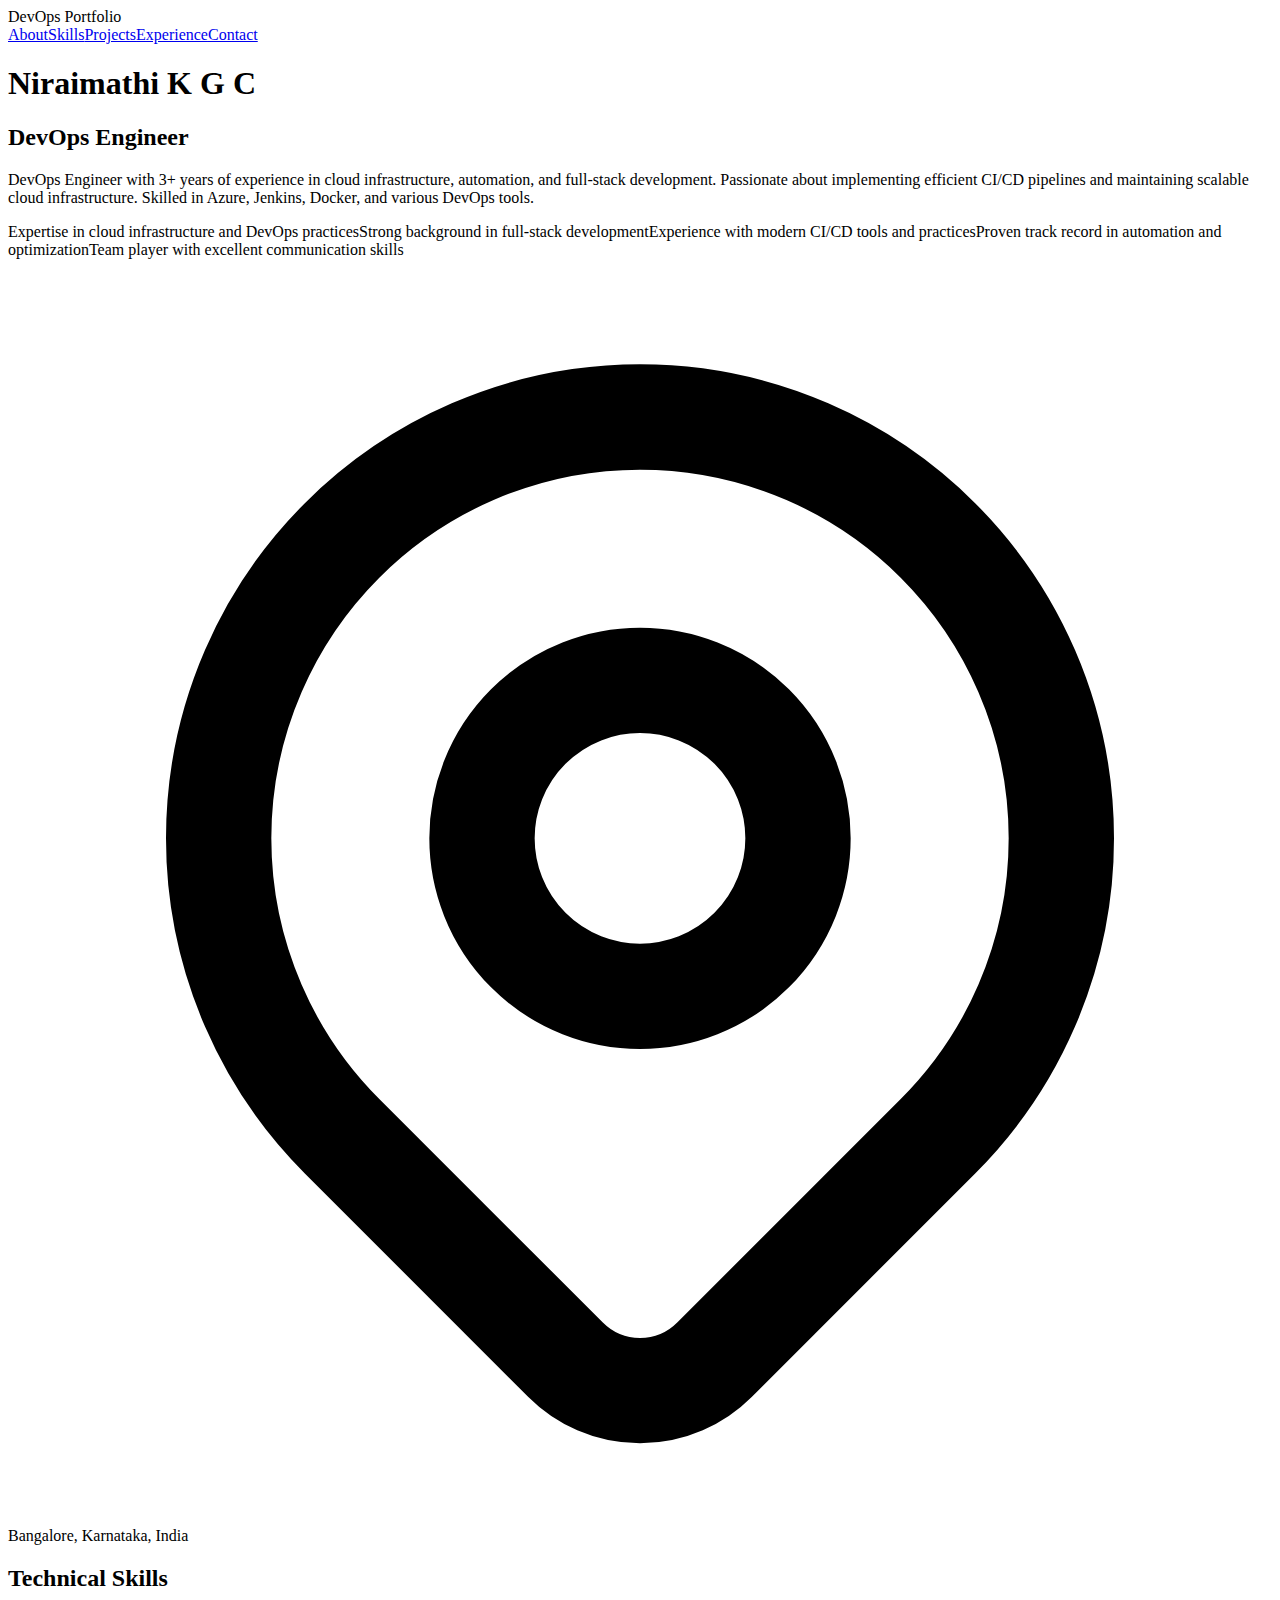
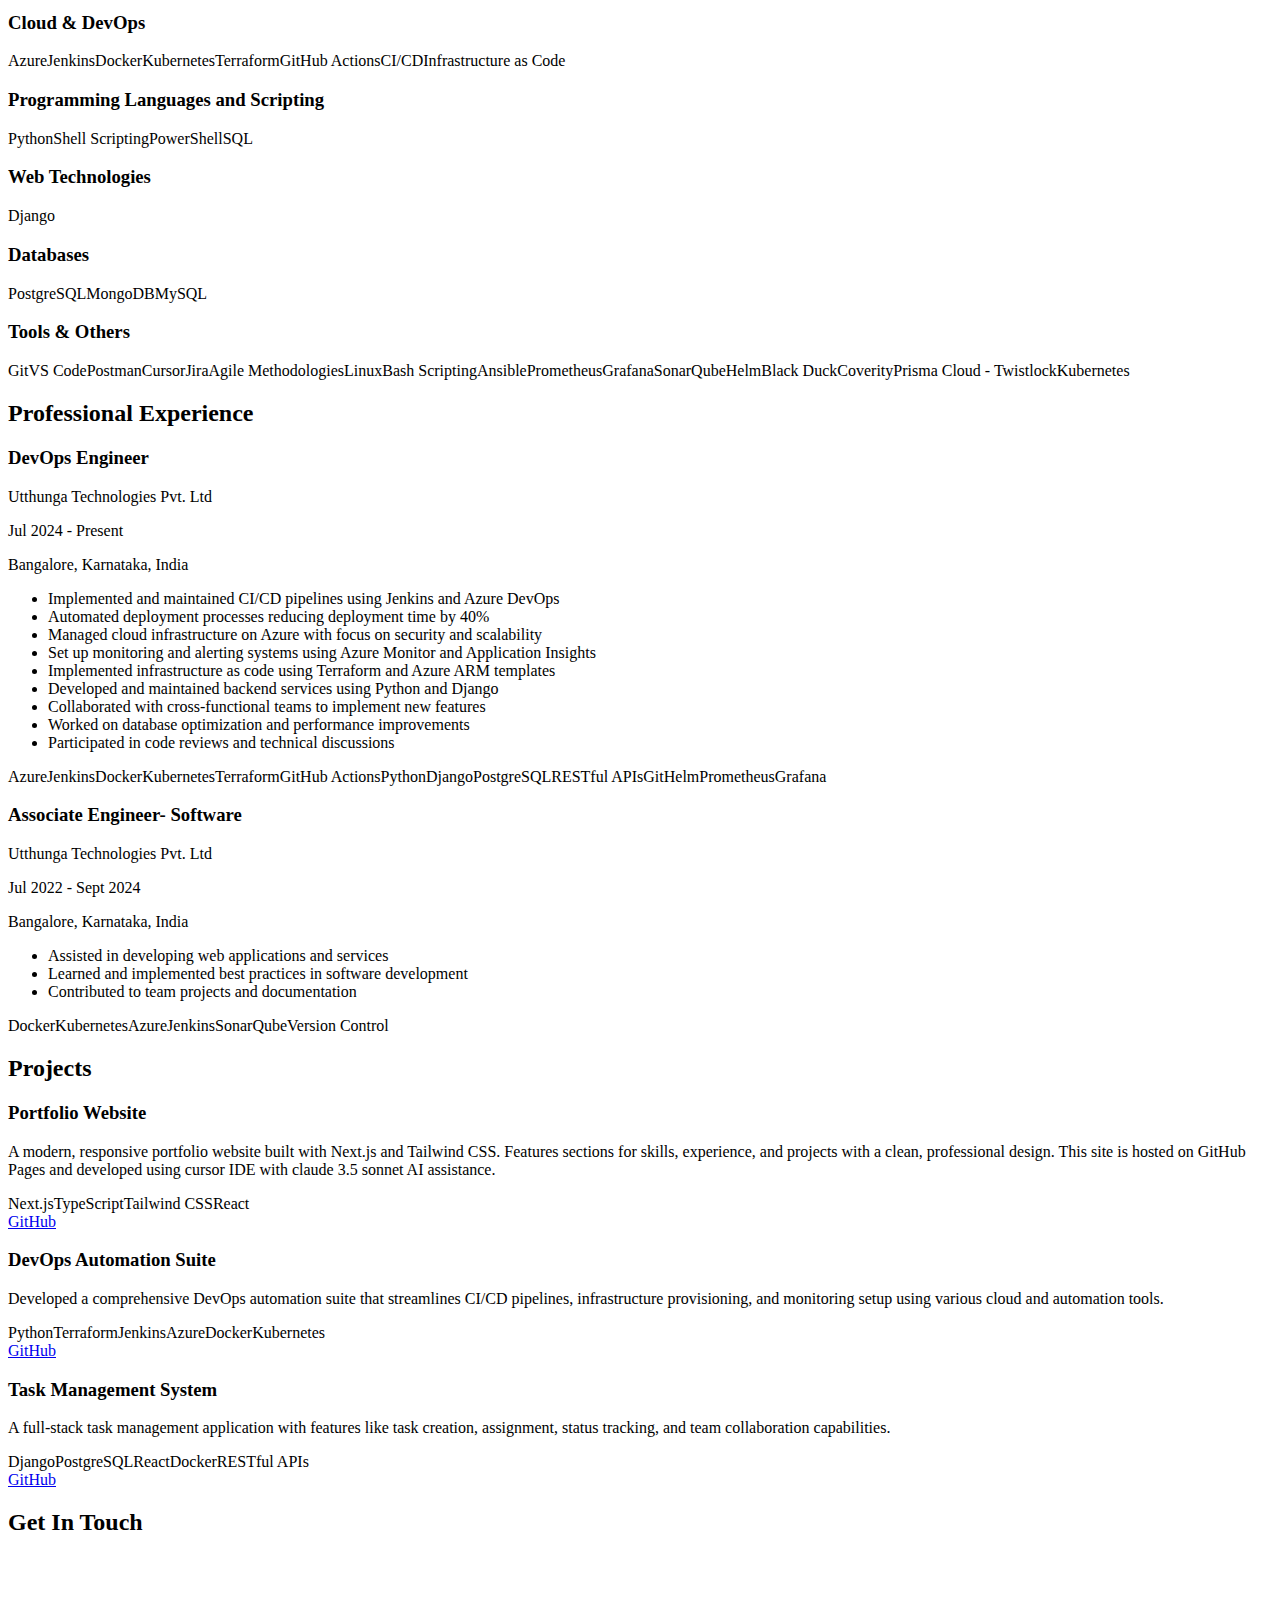
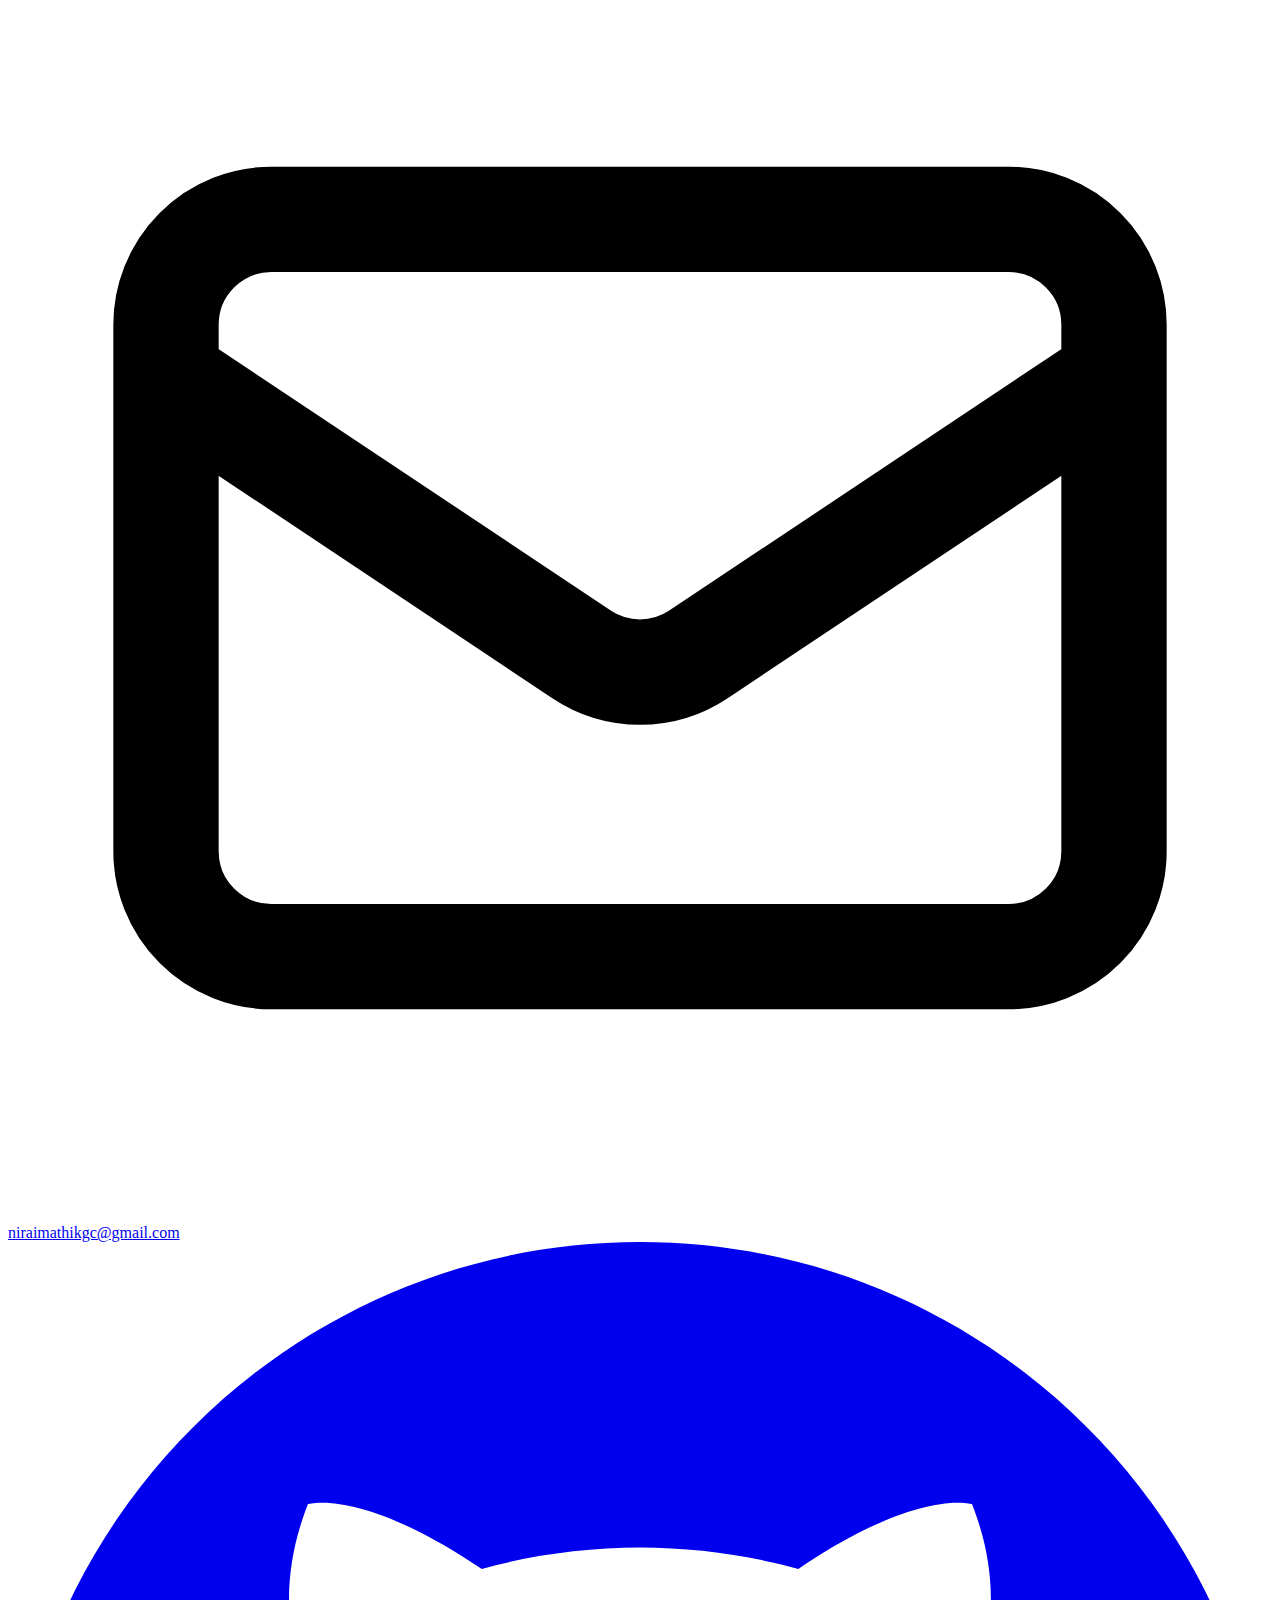
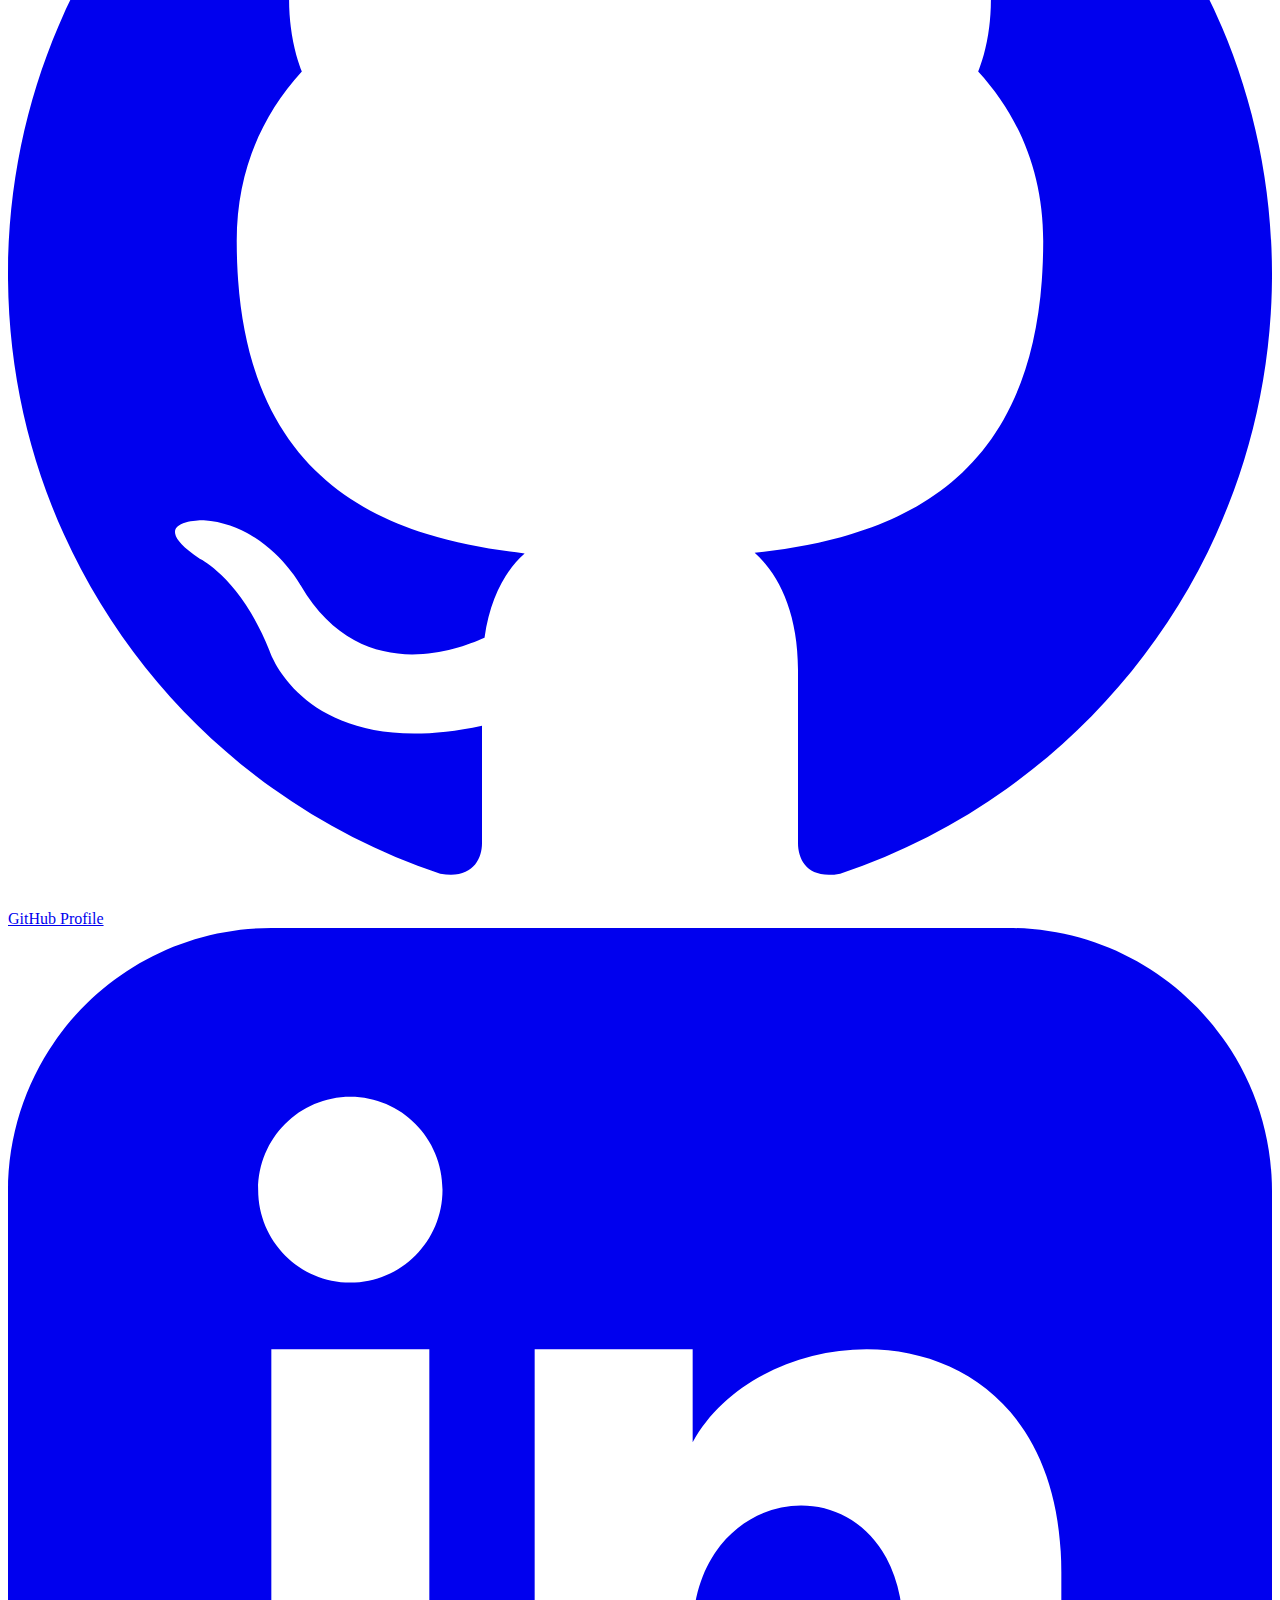
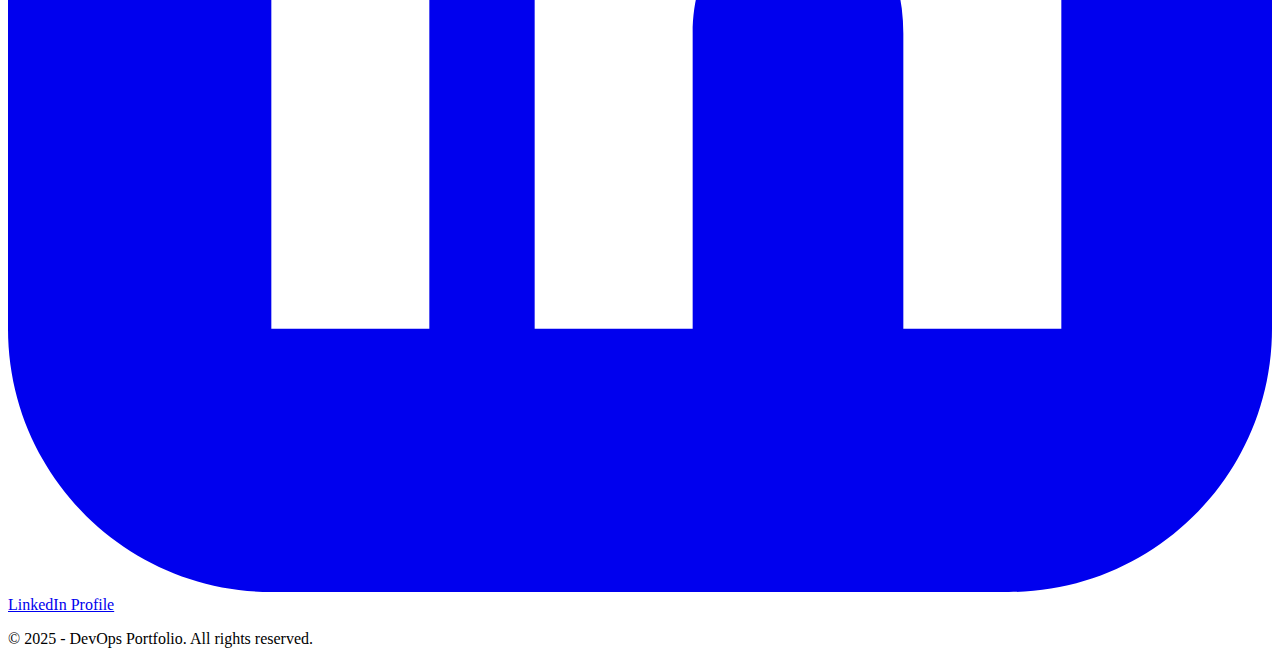
==== commit 8ea9d66e: "Deploying to GitHub Pages Sat Apr  5 21:20:26 UTC 2025" ====
--- a/index.html
+++ b/index.html
@@ -1 +1 @@
-<!DOCTYPE html><html lang="en"><head><meta charSet="utf-8"/><meta name="viewport" content="width=device-width, initial-scale=1"/><link rel="preload" href="https://codeandconsole.com/_next/static/media/a34f9d1faa5f3315-s.p.woff2" as="font" crossorigin="" type="font/woff2"/><link rel="stylesheet" href="https://codeandconsole.com/_next/static/css/060819f390fa815f.css" data-precedence="next"/><link rel="preload" as="script" fetchPriority="low" href="https://codeandconsole.com/_next/static/chunks/webpack-fa98f8726de514d3.js"/><script src="https://codeandconsole.com/_next/static/chunks/4bd1b696-5b6c0ccbd3c0c9ab.js" async=""></script><script src="https://codeandconsole.com/_next/static/chunks/684-9345fac1422f8432.js" async=""></script><script src="https://codeandconsole.com/_next/static/chunks/main-app-9aac3218c99b0310.js" async=""></script><script src="https://codeandconsole.com/_next/static/chunks/app/page-dca62e60de3c6de9.js" async=""></script><meta name="next-size-adjust" content=""/><title>DevOps &amp; DevSecOps Portfolio</title><meta name="description" content="Professional portfolio showcasing DevOps and DevSecOps expertise"/><link rel="icon" href="/favicon.ico" type="image/x-icon" sizes="16x16"/><script src="https://codeandconsole.com/_next/static/chunks/polyfills-42372ed130431b0a.js" noModule=""></script></head><body class="__className_9e6b92"><nav class="fixed top-0 w-full bg-gray-900 text-white z-50"><div class="container mx-auto px-6 py-4"><div class="flex items-center justify-between"><div class="text-xl font-bold">DevOps Portfolio</div><div class="hidden md:flex space-x-8"><a href="#about" class="hover:text-blue-400 transition-colors">About</a><a href="#skills" class="hover:text-blue-400 transition-colors">Skills</a><a href="#projects" class="hover:text-blue-400 transition-colors">Projects</a><a href="#experience" class="hover:text-blue-400 transition-colors">Experience</a><a href="#contact" class="hover:text-blue-400 transition-colors">Contact</a></div></div></div></nav><main class="pt-16"><div class="min-h-screen bg-white"><section id="about" class="py-24 bg-gradient-to-b from-blue-50 to-white"><div class="container mx-auto px-6"><div class="max-w-4xl mx-auto text-center"><h1 class="text-4xl md:text-6xl font-bold mb-6 text-gray-900">Niraimathi K G C</h1><h2 class="text-2xl md:text-3xl mb-6 text-blue-600">DevOps Engineer</h2><p class="text-xl mb-8 text-gray-600 leading-relaxed">DevOps Engineer with 3+ years of experience in cloud infrastructure, automation, and full-stack development. Passionate about implementing efficient CI/CD pipelines and maintaining scalable cloud infrastructure. Skilled in Azure, Jenkins, Docker, and various DevOps tools.</p><div class="flex flex-wrap justify-center gap-4 mb-8"><span class="bg-blue-100 text-blue-800 px-4 py-2 rounded-full text-sm">Expertise in cloud infrastructure and DevOps practices</span><span class="bg-blue-100 text-blue-800 px-4 py-2 rounded-full text-sm">Strong background in full-stack development</span><span class="bg-blue-100 text-blue-800 px-4 py-2 rounded-full text-sm">Experience with modern CI/CD tools and practices</span><span class="bg-blue-100 text-blue-800 px-4 py-2 rounded-full text-sm">Proven track record in automation and optimization</span><span class="bg-blue-100 text-blue-800 px-4 py-2 rounded-full text-sm">Team player with excellent communication skills</span></div><div class="inline-flex items-center text-gray-600"><svg class="w-5 h-5 mr-2" fill="none" stroke="currentColor" viewBox="0 0 24 24"><path stroke-linecap="round" stroke-linejoin="round" stroke-width="2" d="M17.657 16.657L13.414 20.9a1.998 1.998 0 01-2.827 0l-4.244-4.243a8 8 0 1111.314 0z"></path><path stroke-linecap="round" stroke-linejoin="round" stroke-width="2" d="M15 11a3 3 0 11-6 0 3 3 0 016 0z"></path></svg>Bangalore, Karnataka, India</div></div></div></section><section id="skills" class="py-20 bg-white"><div class="container mx-auto px-6"><h2 class="text-3xl font-bold text-center mb-12 text-gray-900">Technical Skills</h2><div class="grid grid-cols-1 md:grid-cols-2 lg:grid-cols-3 gap-6"><div class="bg-white p-6 rounded-lg shadow-lg"><h3 class="text-xl font-semibold mb-4 text-gray-900">Cloud &amp; DevOps</h3><div class="flex flex-wrap gap-2"><span class="bg-blue-100 text-blue-800 text-sm px-3 py-1 rounded-full">Azure</span><span class="bg-blue-100 text-blue-800 text-sm px-3 py-1 rounded-full">Jenkins</span><span class="bg-blue-100 text-blue-800 text-sm px-3 py-1 rounded-full">Docker</span><span class="bg-blue-100 text-blue-800 text-sm px-3 py-1 rounded-full">Kubernetes</span><span class="bg-blue-100 text-blue-800 text-sm px-3 py-1 rounded-full">Terraform</span><span class="bg-blue-100 text-blue-800 text-sm px-3 py-1 rounded-full">GitHub Actions</span><span class="bg-blue-100 text-blue-800 text-sm px-3 py-1 rounded-full">CI/CD</span><span class="bg-blue-100 text-blue-800 text-sm px-3 py-1 rounded-full">Infrastructure as Code</span></div></div><div class="bg-white p-6 rounded-lg shadow-lg"><h3 class="text-xl font-semibold mb-4 text-gray-900">Programming Languages and Scripting</h3><div class="flex flex-wrap gap-2"><span class="bg-blue-100 text-blue-800 text-sm px-3 py-1 rounded-full">Python</span><span class="bg-blue-100 text-blue-800 text-sm px-3 py-1 rounded-full">Shell Scripting</span><span class="bg-blue-100 text-blue-800 text-sm px-3 py-1 rounded-full">PowerShell</span><span class="bg-blue-100 text-blue-800 text-sm px-3 py-1 rounded-full">SQL</span></div></div><div class="bg-white p-6 rounded-lg shadow-lg"><h3 class="text-xl font-semibold mb-4 text-gray-900">Web Technologies</h3><div class="flex flex-wrap gap-2"><span class="bg-blue-100 text-blue-800 text-sm px-3 py-1 rounded-full">Django</span></div></div><div class="bg-white p-6 rounded-lg shadow-lg"><h3 class="text-xl font-semibold mb-4 text-gray-900">Databases</h3><div class="flex flex-wrap gap-2"><span class="bg-blue-100 text-blue-800 text-sm px-3 py-1 rounded-full">PostgreSQL</span><span class="bg-blue-100 text-blue-800 text-sm px-3 py-1 rounded-full">MongoDB</span><span class="bg-blue-100 text-blue-800 text-sm px-3 py-1 rounded-full">MySQL</span></div></div><div class="bg-white p-6 rounded-lg shadow-lg"><h3 class="text-xl font-semibold mb-4 text-gray-900">Tools &amp; Others</h3><div class="flex flex-wrap gap-2"><span class="bg-blue-100 text-blue-800 text-sm px-3 py-1 rounded-full">Git</span><span class="bg-blue-100 text-blue-800 text-sm px-3 py-1 rounded-full">VS Code</span><span class="bg-blue-100 text-blue-800 text-sm px-3 py-1 rounded-full">Postman</span><span class="bg-blue-100 text-blue-800 text-sm px-3 py-1 rounded-full">Cursor</span><span class="bg-blue-100 text-blue-800 text-sm px-3 py-1 rounded-full">Jira</span><span class="bg-blue-100 text-blue-800 text-sm px-3 py-1 rounded-full">Agile Methodologies</span><span class="bg-blue-100 text-blue-800 text-sm px-3 py-1 rounded-full">Linux</span><span class="bg-blue-100 text-blue-800 text-sm px-3 py-1 rounded-full">Bash Scripting</span><span class="bg-blue-100 text-blue-800 text-sm px-3 py-1 rounded-full">Ansible</span><span class="bg-blue-100 text-blue-800 text-sm px-3 py-1 rounded-full">Prometheus</span><span class="bg-blue-100 text-blue-800 text-sm px-3 py-1 rounded-full">Grafana</span><span class="bg-blue-100 text-blue-800 text-sm px-3 py-1 rounded-full">SonarQube</span><span class="bg-blue-100 text-blue-800 text-sm px-3 py-1 rounded-full">Helm</span><span class="bg-blue-100 text-blue-800 text-sm px-3 py-1 rounded-full">Black Duck</span><span class="bg-blue-100 text-blue-800 text-sm px-3 py-1 rounded-full">Coverity</span><span class="bg-blue-100 text-blue-800 text-sm px-3 py-1 rounded-full">Prisma Cloud - Twistlock</span><span class="bg-blue-100 text-blue-800 text-sm px-3 py-1 rounded-full">Kubernetes</span></div></div></div></div></section><section id="experience" class="py-20 bg-gradient-to-b from-white to-gray-50"><div class="container mx-auto px-6"><h2 class="text-3xl font-bold text-center mb-12 text-gray-900">Professional Experience</h2><div class="max-w-4xl mx-auto"><div class="bg-white p-6 rounded-lg shadow-lg mb-6"><div class="flex justify-between items-start mb-4"><div><h3 class="text-xl font-semibold text-gray-900">DevOps Engineer</h3><p class="text-lg text-blue-600">Utthunga Technologies Pvt. Ltd</p></div><div class="text-right"><p class="text-gray-600">Jul 2024 - Present</p><p class="text-gray-500">Bangalore, Karnataka, India</p></div></div><ul class="list-disc list-inside mb-4 space-y-2"><li class="text-gray-700">Implemented and maintained CI/CD pipelines using Jenkins and Azure DevOps</li><li class="text-gray-700">Automated deployment processes reducing deployment time by 40%</li><li class="text-gray-700">Managed cloud infrastructure on Azure with focus on security and scalability</li><li class="text-gray-700">Set up monitoring and alerting systems using Azure Monitor and Application Insights</li><li class="text-gray-700">Implemented infrastructure as code using Terraform and Azure ARM templates</li><li class="text-gray-700">Developed and maintained backend services using Python and Django</li><li class="text-gray-700">Collaborated with cross-functional teams to implement new features</li><li class="text-gray-700">Worked on database optimization and performance improvements</li><li class="text-gray-700">Participated in code reviews and technical discussions</li></ul><div class="flex flex-wrap gap-2"><span class="bg-blue-100 text-blue-800 text-sm px-3 py-1 rounded-full">Azure</span><span class="bg-blue-100 text-blue-800 text-sm px-3 py-1 rounded-full">Jenkins</span><span class="bg-blue-100 text-blue-800 text-sm px-3 py-1 rounded-full">Docker</span><span class="bg-blue-100 text-blue-800 text-sm px-3 py-1 rounded-full">Kubernetes</span><span class="bg-blue-100 text-blue-800 text-sm px-3 py-1 rounded-full">Terraform</span><span class="bg-blue-100 text-blue-800 text-sm px-3 py-1 rounded-full">GitHub Actions</span><span class="bg-blue-100 text-blue-800 text-sm px-3 py-1 rounded-full">Python</span><span class="bg-blue-100 text-blue-800 text-sm px-3 py-1 rounded-full">Django</span><span class="bg-blue-100 text-blue-800 text-sm px-3 py-1 rounded-full">PostgreSQL</span><span class="bg-blue-100 text-blue-800 text-sm px-3 py-1 rounded-full">RESTful APIs</span><span class="bg-blue-100 text-blue-800 text-sm px-3 py-1 rounded-full">Git</span><span class="bg-blue-100 text-blue-800 text-sm px-3 py-1 rounded-full">Helm</span><span class="bg-blue-100 text-blue-800 text-sm px-3 py-1 rounded-full">Prometheus</span><span class="bg-blue-100 text-blue-800 text-sm px-3 py-1 rounded-full">Grafana</span></div></div><div class="bg-white p-6 rounded-lg shadow-lg mb-6"><div class="flex justify-between items-start mb-4"><div><h3 class="text-xl font-semibold text-gray-900">Associate Engineer- Software</h3><p class="text-lg text-blue-600">Utthunga Technologies Pvt. Ltd</p></div><div class="text-right"><p class="text-gray-600">Jul 2022 - Sept 2024</p><p class="text-gray-500">Bangalore, Karnataka, India</p></div></div><ul class="list-disc list-inside mb-4 space-y-2"><li class="text-gray-700">Assisted in developing web applications and services</li><li class="text-gray-700">Learned and implemented best practices in software development</li><li class="text-gray-700">Contributed to team projects and documentation</li></ul><div class="flex flex-wrap gap-2"><span class="bg-blue-100 text-blue-800 text-sm px-3 py-1 rounded-full">Docker</span><span class="bg-blue-100 text-blue-800 text-sm px-3 py-1 rounded-full">Kubernetes</span><span class="bg-blue-100 text-blue-800 text-sm px-3 py-1 rounded-full">Azure</span><span class="bg-blue-100 text-blue-800 text-sm px-3 py-1 rounded-full">Jenkins</span><span class="bg-blue-100 text-blue-800 text-sm px-3 py-1 rounded-full">SonarQube</span><span class="bg-blue-100 text-blue-800 text-sm px-3 py-1 rounded-full">Version Control</span></div></div></div></div></section><section id="projects" class="py-20 bg-white"><div class="container mx-auto px-6"><h2 class="text-3xl font-bold text-center mb-12 text-gray-900">Projects</h2><div class="grid grid-cols-1 md:grid-cols-2 lg:grid-cols-3 gap-6"><div class="bg-white p-6 rounded-lg shadow-lg"><h3 class="text-xl font-semibold mb-3 text-gray-900">Portfolio Website</h3><p class="text-gray-600 mb-4">A modern, responsive portfolio website built with Next.js and Tailwind CSS. Features sections for skills, experience, and projects with a clean, professional design.</p><div class="flex flex-wrap gap-2 mb-4"><span class="bg-blue-100 text-blue-800 text-sm px-3 py-1 rounded-full">Next.js</span><span class="bg-blue-100 text-blue-800 text-sm px-3 py-1 rounded-full">TypeScript</span><span class="bg-blue-100 text-blue-800 text-sm px-3 py-1 rounded-full">Tailwind CSS</span><span class="bg-blue-100 text-blue-800 text-sm px-3 py-1 rounded-full">React</span></div><div class="flex space-x-4"><a href="https://github.com/niraimathi-kgc/portfolio" target="_blank" rel="noopener noreferrer" class="text-blue-600 hover:text-blue-800 transition-colors">GitHub</a></div></div><div class="bg-white p-6 rounded-lg shadow-lg"><h3 class="text-xl font-semibold mb-3 text-gray-900">DevOps Automation Suite</h3><p class="text-gray-600 mb-4">Developed a comprehensive DevOps automation suite that streamlines CI/CD pipelines, infrastructure provisioning, and monitoring setup using various cloud and automation tools.</p><div class="flex flex-wrap gap-2 mb-4"><span class="bg-blue-100 text-blue-800 text-sm px-3 py-1 rounded-full">Python</span><span class="bg-blue-100 text-blue-800 text-sm px-3 py-1 rounded-full">Terraform</span><span class="bg-blue-100 text-blue-800 text-sm px-3 py-1 rounded-full">Jenkins</span><span class="bg-blue-100 text-blue-800 text-sm px-3 py-1 rounded-full">Azure</span><span class="bg-blue-100 text-blue-800 text-sm px-3 py-1 rounded-full">Docker</span><span class="bg-blue-100 text-blue-800 text-sm px-3 py-1 rounded-full">Kubernetes</span></div><div class="flex space-x-4"><a href="https://github.com/niraimathi-kgc/devops-automation" target="_blank" rel="noopener noreferrer" class="text-blue-600 hover:text-blue-800 transition-colors">GitHub</a></div></div><div class="bg-white p-6 rounded-lg shadow-lg"><h3 class="text-xl font-semibold mb-3 text-gray-900">Task Management System</h3><p class="text-gray-600 mb-4">A full-stack task management application with features like task creation, assignment, status tracking, and team collaboration capabilities.</p><div class="flex flex-wrap gap-2 mb-4"><span class="bg-blue-100 text-blue-800 text-sm px-3 py-1 rounded-full">Django</span><span class="bg-blue-100 text-blue-800 text-sm px-3 py-1 rounded-full">PostgreSQL</span><span class="bg-blue-100 text-blue-800 text-sm px-3 py-1 rounded-full">React</span><span class="bg-blue-100 text-blue-800 text-sm px-3 py-1 rounded-full">Docker</span><span class="bg-blue-100 text-blue-800 text-sm px-3 py-1 rounded-full">RESTful APIs</span></div><div class="flex space-x-4"><a href="https://github.com/niraimathi-kgc/task-manager" target="_blank" rel="noopener noreferrer" class="text-blue-600 hover:text-blue-800 transition-colors">GitHub</a></div></div></div></div></section><section id="contact" class="py-20 bg-gradient-to-b from-gray-50 to-gray-100"><div class="container mx-auto px-6"><div class="max-w-3xl mx-auto"><h2 class="text-3xl font-bold text-center mb-12 text-gray-900">Get In Touch</h2><div class="bg-white rounded-lg shadow-lg p-8"><div class="flex flex-col items-center space-y-6"><div class="flex items-center"><svg class="w-6 h-6 mr-3 text-blue-600" fill="none" stroke="currentColor" viewBox="0 0 24 24"><path stroke-linecap="round" stroke-linejoin="round" stroke-width="2" d="M3 8l7.89 5.26a2 2 0 002.22 0L21 8M5 19h14a2 2 0 002-2V7a2 2 0 00-2-2H5a2 2 0 00-2 2v10a2 2 0 002 2z"></path></svg><a href="mailto:niraimathikgc@gmail.com" class="text-lg text-gray-700 hover:text-blue-600 transition-colors">niraimathikgc@gmail.com</a></div><div class="flex space-x-8"><a href="https://github.com/niraimathi-kgc" target="_blank" rel="noopener noreferrer" class="flex items-center text-gray-700 hover:text-blue-600 transition-colors group"><svg class="w-6 h-6 mr-2 text-gray-700 group-hover:text-blue-600" fill="currentColor" viewBox="0 0 24 24"><path d="M12 0c-6.626 0-12 5.373-12 12 0 5.302 3.438 9.8 8.207 11.387.599.111.793-.261.793-.577v-2.234c-3.338.726-4.033-1.416-4.033-1.416-.546-1.387-1.333-1.756-1.333-1.756-1.089-.745.083-.729.083-.729 1.205.084 1.839 1.237 1.839 1.237 1.07 1.834 2.807 1.304 3.492.997.107-.775.418-1.305.762-1.604-2.665-.305-5.467-1.334-5.467-5.931 0-1.311.469-2.381 1.236-3.221-.124-.303-.535-1.524.117-3.176 0 0 1.008-.322 3.301 1.23.957-.266 1.983-.399 3.003-.404 1.02.005 2.047.138 3.006.404 2.291-1.552 3.297-1.23 3.297-1.23.653 1.653.242 2.874.118 3.176.77.84 1.235 1.911 1.235 3.221 0 4.609-2.807 5.624-5.479 5.921.43.372.823 1.102.823 2.222v3.293c0 .319.192.694.801.576 4.765-1.589 8.199-6.086 8.199-11.386 0-6.627-5.373-12-12-12z"></path></svg><span class="text-lg">GitHub Profile</span></a><a href="https://www.linkedin.com/in/niraimathikgc" target="_blank" rel="noopener noreferrer" class="flex items-center text-gray-700 hover:text-blue-600 transition-colors group"><svg class="w-6 h-6 mr-2 text-gray-700 group-hover:text-blue-600" fill="currentColor" viewBox="0 0 24 24"><path d="M19 0h-14c-2.761 0-5 2.239-5 5v14c0 2.761 2.239 5 5 5h14c2.762 0 5-2.239 5-5v-14c0-2.761-2.238-5-5-5zm-11 19h-3v-11h3v11zm-1.5-12.268c-.966 0-1.75-.79-1.75-1.764s.784-1.764 1.75-1.764 1.75.79 1.75 1.764-.783 1.764-1.75 1.764zm13.5 12.268h-3v-5.604c0-3.368-4-3.113-4 0v5.604h-3v-11h3v1.765c1.396-2.586 7-2.777 7 2.476v6.759z"></path></svg><span class="text-lg">LinkedIn Profile</span></a></div></div></div></div></div></section></div></main><footer class="bg-gray-900 text-white py-8 mt-16"><div class="container mx-auto px-6 text-center"><p>© <!-- -->2025<!-- --> - DevOps Portfolio. All rights reserved.</p></div></footer><script src="https://codeandconsole.com/_next/static/chunks/webpack-fa98f8726de514d3.js" async=""></script><script>(self.__next_f=self.__next_f||[]).push([0])</script><script>self.__next_f.push([1,"1:\"$Sreact.fragment\"\n2:I[7555,[],\"\"]\n3:I[1295,[],\"\"]\n4:I[489,[\"974\",\"static/chunks/app/page-dca62e60de3c6de9.js\"],\"default\"]\n5:I[1758,[\"974\",\"static/chunks/app/page-dca62e60de3c6de9.js\"],\"default\"]\n6:I[4937,[\"974\",\"static/chunks/app/page-dca62e60de3c6de9.js\"],\"default\"]\n7:I[9665,[],\"OutletBoundary\"]\na:I[9665,[],\"ViewportBoundary\"]\nc:I[9665,[],\"MetadataBoundary\"]\ne:I[6614,[],\"\"]\n:HL[\"https://codeandconsole.com/_next/static/media/a34f9d1faa5f3315-s.p.woff2\",\"font\",{\"crossOrigin\":\"\",\"type\":\"font/woff2\"}]\n:HL[\"https://codeandconsole.com/_next/static/css/060819f390fa815f.css\",\"style\"]\n"])</script><script>self.__next_f.push([1,"0:{\"P\":null,\"b\":\"sjxlnbf6sXrGGdPUPnLxc\",\"p\":\"https://codeandconsole.com\",\"c\":[\"\",\"\"],\"i\":false,\"f\":[[[\"\",{\"children\":[\"__PAGE__\",{}]},\"$undefined\",\"$undefined\",true],[\"\",[\"$\",\"$1\",\"c\",{\"children\":[[[\"$\",\"link\",\"0\",{\"rel\":\"stylesheet\",\"href\":\"https://codeandconsole.com/_next/static/css/060819f390fa815f.css\",\"precedence\":\"next\",\"crossOrigin\":\"$undefined\",\"nonce\":\"$undefined\"}]],[\"$\",\"html\",null,{\"lang\":\"en\",\"children\":[\"$\",\"body\",null,{\"className\":\"__className_9e6b92\",\"children\":[[\"$\",\"nav\",null,{\"className\":\"fixed top-0 w-full bg-gray-900 text-white z-50\",\"children\":[\"$\",\"div\",null,{\"className\":\"container mx-auto px-6 py-4\",\"children\":[\"$\",\"div\",null,{\"className\":\"flex items-center justify-between\",\"children\":[[\"$\",\"div\",null,{\"className\":\"text-xl font-bold\",\"children\":\"DevOps Portfolio\"}],[\"$\",\"div\",null,{\"className\":\"hidden md:flex space-x-8\",\"children\":[[\"$\",\"a\",null,{\"href\":\"#about\",\"className\":\"hover:text-blue-400 transition-colors\",\"children\":\"About\"}],[\"$\",\"a\",null,{\"href\":\"#skills\",\"className\":\"hover:text-blue-400 transition-colors\",\"children\":\"Skills\"}],[\"$\",\"a\",null,{\"href\":\"#projects\",\"className\":\"hover:text-blue-400 transition-colors\",\"children\":\"Projects\"}],[\"$\",\"a\",null,{\"href\":\"#experience\",\"className\":\"hover:text-blue-400 transition-colors\",\"children\":\"Experience\"}],[\"$\",\"a\",null,{\"href\":\"#contact\",\"className\":\"hover:text-blue-400 transition-colors\",\"children\":\"Contact\"}]]}]]}]}]}],[\"$\",\"main\",null,{\"className\":\"pt-16\",\"children\":[\"$\",\"$L2\",null,{\"parallelRouterKey\":\"children\",\"error\":\"$undefined\",\"errorStyles\":\"$undefined\",\"errorScripts\":\"$undefined\",\"template\":[\"$\",\"$L3\",null,{}],\"templateStyles\":\"$undefined\",\"templateScripts\":\"$undefined\",\"notFound\":[[[\"$\",\"title\",null,{\"children\":\"404: This page could not be found.\"}],[\"$\",\"div\",null,{\"style\":{\"fontFamily\":\"system-ui,\\\"Segoe UI\\\",Roboto,Helvetica,Arial,sans-serif,\\\"Apple Color Emoji\\\",\\\"Segoe UI Emoji\\\"\",\"height\":\"100vh\",\"textAlign\":\"center\",\"display\":\"flex\",\"flexDirection\":\"column\",\"alignItems\":\"center\",\"justifyContent\":\"center\"},\"children\":[\"$\",\"div\",null,{\"children\":[[\"$\",\"style\",null,{\"dangerouslySetInnerHTML\":{\"__html\":\"body{color:#000;background:#fff;margin:0}.next-error-h1{border-right:1px solid rgba(0,0,0,.3)}@media (prefers-color-scheme:dark){body{color:#fff;background:#000}.next-error-h1{border-right:1px solid rgba(255,255,255,.3)}}\"}}],[\"$\",\"h1\",null,{\"className\":\"next-error-h1\",\"style\":{\"display\":\"inline-block\",\"margin\":\"0 20px 0 0\",\"padding\":\"0 23px 0 0\",\"fontSize\":24,\"fontWeight\":500,\"verticalAlign\":\"top\",\"lineHeight\":\"49px\"},\"children\":404}],[\"$\",\"div\",null,{\"style\":{\"display\":\"inline-block\"},\"children\":[\"$\",\"h2\",null,{\"style\":{\"fontSize\":14,\"fontWeight\":400,\"lineHeight\":\"49px\",\"margin\":0},\"children\":\"This page could not be found.\"}]}]]}]}]],[]],\"forbidden\":\"$undefined\",\"unauthorized\":\"$undefined\"}]}],[\"$\",\"footer\",null,{\"className\":\"bg-gray-900 text-white py-8 mt-16\",\"children\":[\"$\",\"div\",null,{\"className\":\"container mx-auto px-6 text-center\",\"children\":[\"$\",\"p\",null,{\"children\":[\"© \",2025,\" - DevOps Portfolio. All rights reserved.\"]}]}]}]]}]}]]}],{\"children\":[\"__PAGE__\",[\"$\",\"$1\",\"c\",{\"children\":[[\"$\",\"div\",null,{\"className\":\"min-h-screen bg-white\",\"children\":[[\"$\",\"section\",null,{\"id\":\"about\",\"className\":\"py-24 bg-gradient-to-b from-blue-50 to-white\",\"children\":[\"$\",\"div\",null,{\"className\":\"container mx-auto px-6\",\"children\":[\"$\",\"div\",null,{\"className\":\"max-w-4xl mx-auto text-center\",\"children\":[[\"$\",\"h1\",null,{\"className\":\"text-4xl md:text-6xl font-bold mb-6 text-gray-900\",\"children\":\"Niraimathi K G C\"}],[\"$\",\"h2\",null,{\"className\":\"text-2xl md:text-3xl mb-6 text-blue-600\",\"children\":\"DevOps Engineer\"}],[\"$\",\"p\",null,{\"className\":\"text-xl mb-8 text-gray-600 leading-relaxed\",\"children\":\"DevOps Engineer with 3+ years of experience in cloud infrastructure, automation, and full-stack development. Passionate about implementing efficient CI/CD pipelines and maintaining scalable cloud infrastructure. Skilled in Azure, Jenkins, Docker, and various DevOps tools.\"}],[\"$\",\"div\",null,{\"className\":\"flex flex-wrap justify-center gap-4 mb-8\",\"children\":[[\"$\",\"span\",\"0\",{\"className\":\"bg-blue-100 text-blue-800 px-4 py-2 rounded-full text-sm\",\"children\":\"Expertise in cloud infrastructure and DevOps practices\"}],[\"$\",\"span\",\"1\",{\"className\":\"bg-blue-100 text-blue-800 px-4 py-2 rounded-full text-sm\",\"children\":\"Strong background in full-stack development\"}],[\"$\",\"span\",\"2\",{\"className\":\"bg-blue-100 text-blue-800 px-4 py-2 rounded-full text-sm\",\"children\":\"Experience with modern CI/CD tools and practices\"}],[\"$\",\"span\",\"3\",{\"className\":\"bg-blue-100 text-blue-800 px-4 py-2 rounded-full text-sm\",\"children\":\"Proven track record in automation and optimization\"}],[\"$\",\"span\",\"4\",{\"className\":\"bg-blue-100 text-blue-800 px-4 py-2 rounded-full text-sm\",\"children\":\"Team player with excellent communication skills\"}]]}],[\"$\",\"div\",null,{\"className\":\"inline-flex items-center text-gray-600\",\"children\":[[\"$\",\"svg\",null,{\"className\":\"w-5 h-5 mr-2\",\"fill\":\"none\",\"stroke\":\"currentColor\",\"viewBox\":\"0 0 24 24\",\"children\":[[\"$\",\"path\",null,{\"strokeLinecap\":\"round\",\"strokeLinejoin\":\"round\",\"strokeWidth\":\"2\",\"d\":\"M17.657 16.657L13.414 20.9a1.998 1.998 0 01-2.827 0l-4.244-4.243a8 8 0 1111.314 0z\"}],[\"$\",\"path\",null,{\"strokeLinecap\":\"round\",\"strokeLinejoin\":\"round\",\"strokeWidth\":\"2\",\"d\":\"M15 11a3 3 0 11-6 0 3 3 0 016 0z\"}]]}],\"Bangalore, Karnataka, India\"]}]]}]}]}],[\"$\",\"section\",null,{\"id\":\"skills\",\"className\":\"py-20 bg-white\",\"children\":[\"$\",\"div\",null,{\"className\":\"container mx-auto px-6\",\"children\":[[\"$\",\"h2\",null,{\"className\":\"text-3xl font-bold text-center mb-12 text-gray-900\",\"children\":\"Technical Skills\"}],[\"$\",\"div\",null,{\"className\":\"grid grid-cols-1 md:grid-cols-2 lg:grid-cols-3 gap-6\",\"children\":[[\"$\",\"$L4\",\"0\",{\"category\":\"Cloud \u0026 DevOps\",\"items\":[\"Azure\",\"Jenkins\",\"Docker\",\"Kubernetes\",\"Terraform\",\"GitHub Actions\",\"CI/CD\",\"Infrastructure as Code\"]}],[\"$\",\"$L4\",\"1\",{\"category\":\"Programming Languages and Scripting\",\"items\":[\"Python\",\"Shell Scripting\",\"PowerShell\",\"SQL\"]}],[\"$\",\"$L4\",\"2\",{\"category\":\"Web Technologies\",\"items\":[\"Django\"]}],[\"$\",\"$L4\",\"3\",{\"category\":\"Databases\",\"items\":[\"PostgreSQL\",\"MongoDB\",\"MySQL\"]}],[\"$\",\"$L4\",\"4\",{\"category\":\"Tools \u0026 Others\",\"items\":[\"Git\",\"VS Code\",\"Postman\",\"Cursor\",\"Jira\",\"Agile Methodologies\",\"Linux\",\"Bash Scripting\",\"Ansible\",\"Prometheus\",\"Grafana\",\"SonarQube\",\"Helm\",\"Black Duck\",\"Coverity\",\"Prisma Cloud - Twistlock\",\"Kubernetes\"]}]]}]]}]}],[\"$\",\"section\",null,{\"id\":\"experience\",\"className\":\"py-20 bg-gradient-to-b from-white to-gray-50\",\"children\":[\"$\",\"div\",null,{\"className\":\"container mx-auto px-6\",\"children\":[[\"$\",\"h2\",null,{\"className\":\"text-3xl font-bold text-center mb-12 text-gray-900\",\"children\":\"Professional Experience\"}],[\"$\",\"div\",null,{\"className\":\"max-w-4xl mx-auto\",\"children\":[[\"$\",\"$L5\",\"0\",{\"experience\":{\"title\":\"DevOps Engineer\",\"company\":\"Utthunga Technologies Pvt. Ltd\",\"duration\":\"Jul 2024 - Present\",\"location\":\"Bangalore, Karnataka, India\",\"description\":[\"Implemented and maintained CI/CD pipelines using Jenkins and Azure DevOps\",\"Automated deployment processes reducing deployment time by 40%\",\"Managed cloud infrastructure on Azure with focus on security and scalability\",\"Set up monitoring and alerting systems using Azure Monitor and Application Insights\",\"Implemented infrastructure as code using Terraform and Azure ARM templates\",\"Developed and maintained backend services using Python and Django\",\"Collaborated with cross-functional teams to implement new features\",\"Worked on database optimization and performance improvements\",\"Participated in code reviews and technical discussions\"],\"technologies\":[\"Azure\",\"Jenkins\",\"Docker\",\"Kubernetes\",\"Terraform\",\"GitHub Actions\",\"Python\",\"Django\",\"PostgreSQL\",\"RESTful APIs\",\"Git\",\"Helm\",\"Prometheus\",\"Grafana\"]}}],[\"$\",\"$L5\",\"1\",{\"experience\":{\"title\":\"Associate Engineer- Software\",\"company\":\"Utthunga Technologies Pvt. Ltd\",\"duration\":\"Jul 2022 - Sept 2024\",\"location\":\"Bangalore, Karnataka, India\",\"description\":[\"Assisted in developing web applications and services\",\"Learned and implemented best practices in software development\",\"Contributed to team projects and documentation\"],\"technologies\":[\"Docker\",\"Kubernetes\",\"Azure\",\"Jenkins\",\"SonarQube\",\"Version Control\"]}}]]}]]}]}],[\"$\",\"section\",null,{\"id\":\"projects\",\"className\":\"py-20 bg-white\",\"children\":[\"$\",\"div\",null,{\"className\":\"container mx-auto px-6\",\"children\":[[\"$\",\"h2\",null,{\"className\":\"text-3xl font-bold text-center mb-12 text-gray-900\",\"children\":\"Projects\"}],[\"$\",\"div\",null,{\"className\":\"grid grid-cols-1 md:grid-cols-2 lg:grid-cols-3 gap-6\",\"children\":[[\"$\",\"$L6\",\"0\",{\"project\":{\"title\":\"Portfolio Website\",\"description\":\"A modern, responsive portfolio website built with Next.js and Tailwind CSS. Features sections for skills, experience, and projects with a clean, professional design.\",\"technologies\":[\"Next.js\",\"TypeScript\",\"Tailwind CSS\",\"React\"],\"githubUrl\":\"https://github.com/niraimathi-kgc/portfolio\"}}],[\"$\",\"$L6\",\"1\",{\"project\":{\"title\":\"DevOps Automation Suite\",\"description\":\"Developed a comprehensive DevOps automation suite that streamlines CI/CD pipelines, infrastructure provisioning, and monitoring setup using various cloud and automation tools.\",\"technologies\":[\"Python\",\"Terraform\",\"Jenkins\",\"Azure\",\"Docker\",\"Kubernetes\"],\"githubUrl\":\"https://github.com/niraimathi-kgc/devops-automation\"}}],[\"$\",\"$L6\",\"2\",{\"project\":{\"title\":\"Task Management System\",\"description\":\"A full-stack task management application with features like task creation, assignment, status tracking, and team collaboration capabilities.\",\"technologies\":[\"Django\",\"PostgreSQL\",\"React\",\"Docker\",\"RESTful APIs\"],\"githubUrl\":\"https://github.com/niraimathi-kgc/task-manager\"}}]]}]]}]}],[\"$\",\"section\",null,{\"id\":\"contact\",\"className\":\"py-20 bg-gradient-to-b from-gray-50 to-gray-100\",\"children\":[\"$\",\"div\",null,{\"className\":\"container mx-auto px-6\",\"children\":[\"$\",\"div\",null,{\"className\":\"max-w-3xl mx-auto\",\"children\":[[\"$\",\"h2\",null,{\"className\":\"text-3xl font-bold text-center mb-12 text-gray-900\",\"children\":\"Get In Touch\"}],[\"$\",\"div\",null,{\"className\":\"bg-white rounded-lg shadow-lg p-8\",\"children\":[\"$\",\"div\",null,{\"className\":\"flex flex-col items-center space-y-6\",\"children\":[[\"$\",\"div\",null,{\"className\":\"flex items-center\",\"children\":[[\"$\",\"svg\",null,{\"className\":\"w-6 h-6 mr-3 text-blue-600\",\"fill\":\"none\",\"stroke\":\"currentColor\",\"viewBox\":\"0 0 24 24\",\"children\":[\"$\",\"path\",null,{\"strokeLinecap\":\"round\",\"strokeLinejoin\":\"round\",\"strokeWidth\":\"2\",\"d\":\"M3 8l7.89 5.26a2 2 0 002.22 0L21 8M5 19h14a2 2 0 002-2V7a2 2 0 00-2-2H5a2 2 0 00-2 2v10a2 2 0 002 2z\"}]}],[\"$\",\"a\",null,{\"href\":\"mailto:niraimathikgc@gmail.com\",\"className\":\"text-lg text-gray-700 hover:text-blue-600 transition-colors\",\"children\":\"niraimathikgc@gmail.com\"}]]}],[\"$\",\"div\",null,{\"className\":\"flex space-x-8\",\"children\":[[\"$\",\"a\",null,{\"href\":\"https://github.com/niraimathi-kgc\",\"target\":\"_blank\",\"rel\":\"noopener noreferrer\",\"className\":\"flex items-center text-gray-700 hover:text-blue-600 transition-colors group\",\"children\":[[\"$\",\"svg\",null,{\"className\":\"w-6 h-6 mr-2 text-gray-700 group-hover:text-blue-600\",\"fill\":\"currentColor\",\"viewBox\":\"0 0 24 24\",\"children\":[\"$\",\"path\",null,{\"d\":\"M12 0c-6.626 0-12 5.373-12 12 0 5.302 3.438 9.8 8.207 11.387.599.111.793-.261.793-.577v-2.234c-3.338.726-4.033-1.416-4.033-1.416-.546-1.387-1.333-1.756-1.333-1.756-1.089-.745.083-.729.083-.729 1.205.084 1.839 1.237 1.839 1.237 1.07 1.834 2.807 1.304 3.492.997.107-.775.418-1.305.762-1.604-2.665-.305-5.467-1.334-5.467-5.931 0-1.311.469-2.381 1.236-3.221-.124-.303-.535-1.524.117-3.176 0 0 1.008-.322 3.301 1.23.957-.266 1.983-.399 3.003-.404 1.02.005 2.047.138 3.006.404 2.291-1.552 3.297-1.23 3.297-1.23.653 1.653.242 2.874.118 3.176.77.84 1.235 1.911 1.235 3.221 0 4.609-2.807 5.624-5.479 5.921.43.372.823 1.102.823 2.222v3.293c0 .319.192.694.801.576 4.765-1.589 8.199-6.086 8.199-11.386 0-6.627-5.373-12-12-12z\"}]}],[\"$\",\"span\",null,{\"className\":\"text-lg\",\"children\":\"GitHub Profile\"}]]}],[\"$\",\"a\",null,{\"href\":\"https://www.linkedin.com/in/niraimathikgc\",\"target\":\"_blank\",\"rel\":\"noopener noreferrer\",\"className\":\"flex items-center text-gray-700 hover:text-blue-600 transition-colors group\",\"children\":[[\"$\",\"svg\",null,{\"className\":\"w-6 h-6 mr-2 text-gray-700 group-hover:text-blue-600\",\"fill\":\"currentColor\",\"viewBox\":\"0 0 24 24\",\"children\":[\"$\",\"path\",null,{\"d\":\"M19 0h-14c-2.761 0-5 2.239-5 5v14c0 2.761 2.239 5 5 5h14c2.762 0 5-2.239 5-5v-14c0-2.761-2.238-5-5-5zm-11 19h-3v-11h3v11zm-1.5-12.268c-.966 0-1.75-.79-1.75-1.764s.784-1.764 1.75-1.764 1.75.79 1.75 1.764-.783 1.764-1.75 1.764zm13.5 12.268h-3v-5.604c0-3.368-4-3.113-4 0v5.604h-3v-11h3v1.765c1.396-2.586 7-2.777 7 2.476v6.759z\"}]}],[\"$\",\"span\",null,{\"className\":\"text-lg\",\"children\":\"LinkedIn Profile\"}]]}]]}]]}]}]]}]}]}]]}],\"$undefined\",null,[\"$\",\"$L7\",null,{\"children\":[\"$L8\",\"$L9\",null]}]]}],{},null,false]},null,false],[\"$\",\"$1\",\"h\",{\"children\":[null,[\"$\",\"$1\",\"FbX6PpyKQgdvcyF8kxXD6\",{\"children\":[[\"$\",\"$La\",null,{\"children\":\"$Lb\"}],[\"$\",\"meta\",null,{\"name\":\"next-size-adjust\",\"content\":\"\"}]]}],[\"$\",\"$Lc\",null,{\"children\":\"$Ld\"}]]}],false]],\"m\":\"$undefined\",\"G\":[\"$e\",\"$undefined\"],\"s\":false,\"S\":true}\n"])</script><script>self.__next_f.push([1,"b:[[\"$\",\"meta\",\"0\",{\"charSet\":\"utf-8\"}],[\"$\",\"meta\",\"1\",{\"name\":\"viewport\",\"content\":\"width=device-width, initial-scale=1\"}]]\n8:null\n"])</script><script>self.__next_f.push([1,"9:null\nd:[[\"$\",\"title\",\"0\",{\"children\":\"DevOps \u0026 DevSecOps Portfolio\"}],[\"$\",\"meta\",\"1\",{\"name\":\"description\",\"content\":\"Professional portfolio showcasing DevOps and DevSecOps expertise\"}],[\"$\",\"link\",\"2\",{\"rel\":\"icon\",\"href\":\"/favicon.ico\",\"type\":\"image/x-icon\",\"sizes\":\"16x16\"}]]\n"])</script></body></html>+<!DOCTYPE html><html lang="en"><head><meta charSet="utf-8"/><meta name="viewport" content="width=device-width, initial-scale=1"/><link rel="preload" href="https://codeandconsole.com/_next/static/media/a34f9d1faa5f3315-s.p.woff2" as="font" crossorigin="" type="font/woff2"/><link rel="stylesheet" href="https://codeandconsole.com/_next/static/css/060819f390fa815f.css" data-precedence="next"/><link rel="preload" as="script" fetchPriority="low" href="https://codeandconsole.com/_next/static/chunks/webpack-fa98f8726de514d3.js"/><script src="https://codeandconsole.com/_next/static/chunks/4bd1b696-5b6c0ccbd3c0c9ab.js" async=""></script><script src="https://codeandconsole.com/_next/static/chunks/684-9345fac1422f8432.js" async=""></script><script src="https://codeandconsole.com/_next/static/chunks/main-app-9aac3218c99b0310.js" async=""></script><script src="https://codeandconsole.com/_next/static/chunks/app/page-dca62e60de3c6de9.js" async=""></script><meta name="next-size-adjust" content=""/><title>DevOps &amp; DevSecOps Portfolio</title><meta name="description" content="Professional portfolio showcasing DevOps and DevSecOps expertise"/><link rel="icon" href="/favicon.ico" type="image/x-icon" sizes="16x16"/><script src="https://codeandconsole.com/_next/static/chunks/polyfills-42372ed130431b0a.js" noModule=""></script></head><body class="__className_9e6b92"><nav class="fixed top-0 w-full bg-gray-900 text-white z-50"><div class="container mx-auto px-6 py-4"><div class="flex items-center justify-between"><div class="text-xl font-bold">DevOps Portfolio</div><div class="hidden md:flex space-x-8"><a href="#about" class="hover:text-blue-400 transition-colors">About</a><a href="#skills" class="hover:text-blue-400 transition-colors">Skills</a><a href="#projects" class="hover:text-blue-400 transition-colors">Projects</a><a href="#experience" class="hover:text-blue-400 transition-colors">Experience</a><a href="#contact" class="hover:text-blue-400 transition-colors">Contact</a></div></div></div></nav><main class="pt-16"><div class="min-h-screen bg-white"><section id="about" class="py-24 bg-gradient-to-b from-blue-50 to-white"><div class="container mx-auto px-6"><div class="max-w-4xl mx-auto text-center"><h1 class="text-4xl md:text-6xl font-bold mb-6 text-gray-900">Niraimathi K G C</h1><h2 class="text-2xl md:text-3xl mb-6 text-blue-600">DevOps Engineer</h2><p class="text-xl mb-8 text-gray-600 leading-relaxed">DevOps Engineer with 3+ years of experience in cloud infrastructure, automation, and full-stack development. Passionate about implementing efficient CI/CD pipelines and maintaining scalable cloud infrastructure. Skilled in Azure, Jenkins, Docker, and various DevOps tools.</p><div class="flex flex-wrap justify-center gap-4 mb-8"><span class="bg-blue-100 text-blue-800 px-4 py-2 rounded-full text-sm">Expertise in cloud infrastructure and DevOps practices</span><span class="bg-blue-100 text-blue-800 px-4 py-2 rounded-full text-sm">Strong background in full-stack development</span><span class="bg-blue-100 text-blue-800 px-4 py-2 rounded-full text-sm">Experience with modern CI/CD tools and practices</span><span class="bg-blue-100 text-blue-800 px-4 py-2 rounded-full text-sm">Proven track record in automation and optimization</span><span class="bg-blue-100 text-blue-800 px-4 py-2 rounded-full text-sm">Team player with excellent communication skills</span></div><div class="inline-flex items-center text-gray-600"><svg class="w-5 h-5 mr-2" fill="none" stroke="currentColor" viewBox="0 0 24 24"><path stroke-linecap="round" stroke-linejoin="round" stroke-width="2" d="M17.657 16.657L13.414 20.9a1.998 1.998 0 01-2.827 0l-4.244-4.243a8 8 0 1111.314 0z"></path><path stroke-linecap="round" stroke-linejoin="round" stroke-width="2" d="M15 11a3 3 0 11-6 0 3 3 0 016 0z"></path></svg>Bangalore, Karnataka, India</div></div></div></section><section id="skills" class="py-20 bg-white"><div class="container mx-auto px-6"><h2 class="text-3xl font-bold text-center mb-12 text-gray-900">Technical Skills</h2><div class="grid grid-cols-1 md:grid-cols-2 lg:grid-cols-3 gap-6"><div class="bg-white p-6 rounded-lg shadow-lg"><h3 class="text-xl font-semibold mb-4 text-gray-900">Cloud &amp; DevOps</h3><div class="flex flex-wrap gap-2"><span class="bg-blue-100 text-blue-800 text-sm px-3 py-1 rounded-full">Azure</span><span class="bg-blue-100 text-blue-800 text-sm px-3 py-1 rounded-full">Jenkins</span><span class="bg-blue-100 text-blue-800 text-sm px-3 py-1 rounded-full">Docker</span><span class="bg-blue-100 text-blue-800 text-sm px-3 py-1 rounded-full">Kubernetes</span><span class="bg-blue-100 text-blue-800 text-sm px-3 py-1 rounded-full">Terraform</span><span class="bg-blue-100 text-blue-800 text-sm px-3 py-1 rounded-full">GitHub Actions</span><span class="bg-blue-100 text-blue-800 text-sm px-3 py-1 rounded-full">CI/CD</span><span class="bg-blue-100 text-blue-800 text-sm px-3 py-1 rounded-full">Infrastructure as Code</span></div></div><div class="bg-white p-6 rounded-lg shadow-lg"><h3 class="text-xl font-semibold mb-4 text-gray-900">Programming Languages and Scripting</h3><div class="flex flex-wrap gap-2"><span class="bg-blue-100 text-blue-800 text-sm px-3 py-1 rounded-full">Python</span><span class="bg-blue-100 text-blue-800 text-sm px-3 py-1 rounded-full">Shell Scripting</span><span class="bg-blue-100 text-blue-800 text-sm px-3 py-1 rounded-full">PowerShell</span><span class="bg-blue-100 text-blue-800 text-sm px-3 py-1 rounded-full">SQL</span></div></div><div class="bg-white p-6 rounded-lg shadow-lg"><h3 class="text-xl font-semibold mb-4 text-gray-900">Web Technologies</h3><div class="flex flex-wrap gap-2"><span class="bg-blue-100 text-blue-800 text-sm px-3 py-1 rounded-full">Django</span></div></div><div class="bg-white p-6 rounded-lg shadow-lg"><h3 class="text-xl font-semibold mb-4 text-gray-900">Databases</h3><div class="flex flex-wrap gap-2"><span class="bg-blue-100 text-blue-800 text-sm px-3 py-1 rounded-full">PostgreSQL</span><span class="bg-blue-100 text-blue-800 text-sm px-3 py-1 rounded-full">MongoDB</span><span class="bg-blue-100 text-blue-800 text-sm px-3 py-1 rounded-full">MySQL</span></div></div><div class="bg-white p-6 rounded-lg shadow-lg"><h3 class="text-xl font-semibold mb-4 text-gray-900">Tools &amp; Others</h3><div class="flex flex-wrap gap-2"><span class="bg-blue-100 text-blue-800 text-sm px-3 py-1 rounded-full">Git</span><span class="bg-blue-100 text-blue-800 text-sm px-3 py-1 rounded-full">VS Code</span><span class="bg-blue-100 text-blue-800 text-sm px-3 py-1 rounded-full">Postman</span><span class="bg-blue-100 text-blue-800 text-sm px-3 py-1 rounded-full">Cursor</span><span class="bg-blue-100 text-blue-800 text-sm px-3 py-1 rounded-full">Jira</span><span class="bg-blue-100 text-blue-800 text-sm px-3 py-1 rounded-full">Agile Methodologies</span><span class="bg-blue-100 text-blue-800 text-sm px-3 py-1 rounded-full">Linux</span><span class="bg-blue-100 text-blue-800 text-sm px-3 py-1 rounded-full">Bash Scripting</span><span class="bg-blue-100 text-blue-800 text-sm px-3 py-1 rounded-full">Ansible</span><span class="bg-blue-100 text-blue-800 text-sm px-3 py-1 rounded-full">Prometheus</span><span class="bg-blue-100 text-blue-800 text-sm px-3 py-1 rounded-full">Grafana</span><span class="bg-blue-100 text-blue-800 text-sm px-3 py-1 rounded-full">SonarQube</span><span class="bg-blue-100 text-blue-800 text-sm px-3 py-1 rounded-full">Helm</span><span class="bg-blue-100 text-blue-800 text-sm px-3 py-1 rounded-full">Black Duck</span><span class="bg-blue-100 text-blue-800 text-sm px-3 py-1 rounded-full">Coverity</span><span class="bg-blue-100 text-blue-800 text-sm px-3 py-1 rounded-full">Prisma Cloud - Twistlock</span><span class="bg-blue-100 text-blue-800 text-sm px-3 py-1 rounded-full">Kubernetes</span></div></div></div></div></section><section id="experience" class="py-20 bg-gradient-to-b from-white to-gray-50"><div class="container mx-auto px-6"><h2 class="text-3xl font-bold text-center mb-12 text-gray-900">Professional Experience</h2><div class="max-w-4xl mx-auto"><div class="bg-white p-6 rounded-lg shadow-lg mb-6"><div class="flex justify-between items-start mb-4"><div><h3 class="text-xl font-semibold text-gray-900">DevOps Engineer</h3><p class="text-lg text-blue-600">Utthunga Technologies Pvt. Ltd</p></div><div class="text-right"><p class="text-gray-600">Jul 2024 - Present</p><p class="text-gray-500">Bangalore, Karnataka, India</p></div></div><ul class="list-disc list-inside mb-4 space-y-2"><li class="text-gray-700">Implemented and maintained CI/CD pipelines using Jenkins and Azure DevOps</li><li class="text-gray-700">Automated deployment processes reducing deployment time by 40%</li><li class="text-gray-700">Managed cloud infrastructure on Azure with focus on security and scalability</li><li class="text-gray-700">Set up monitoring and alerting systems using Azure Monitor and Application Insights</li><li class="text-gray-700">Implemented infrastructure as code using Terraform and Azure ARM templates</li><li class="text-gray-700">Developed and maintained backend services using Python and Django</li><li class="text-gray-700">Collaborated with cross-functional teams to implement new features</li><li class="text-gray-700">Worked on database optimization and performance improvements</li><li class="text-gray-700">Participated in code reviews and technical discussions</li></ul><div class="flex flex-wrap gap-2"><span class="bg-blue-100 text-blue-800 text-sm px-3 py-1 rounded-full">Azure</span><span class="bg-blue-100 text-blue-800 text-sm px-3 py-1 rounded-full">Jenkins</span><span class="bg-blue-100 text-blue-800 text-sm px-3 py-1 rounded-full">Docker</span><span class="bg-blue-100 text-blue-800 text-sm px-3 py-1 rounded-full">Kubernetes</span><span class="bg-blue-100 text-blue-800 text-sm px-3 py-1 rounded-full">Terraform</span><span class="bg-blue-100 text-blue-800 text-sm px-3 py-1 rounded-full">GitHub Actions</span><span class="bg-blue-100 text-blue-800 text-sm px-3 py-1 rounded-full">Python</span><span class="bg-blue-100 text-blue-800 text-sm px-3 py-1 rounded-full">Django</span><span class="bg-blue-100 text-blue-800 text-sm px-3 py-1 rounded-full">PostgreSQL</span><span class="bg-blue-100 text-blue-800 text-sm px-3 py-1 rounded-full">RESTful APIs</span><span class="bg-blue-100 text-blue-800 text-sm px-3 py-1 rounded-full">Git</span><span class="bg-blue-100 text-blue-800 text-sm px-3 py-1 rounded-full">Helm</span><span class="bg-blue-100 text-blue-800 text-sm px-3 py-1 rounded-full">Prometheus</span><span class="bg-blue-100 text-blue-800 text-sm px-3 py-1 rounded-full">Grafana</span></div></div><div class="bg-white p-6 rounded-lg shadow-lg mb-6"><div class="flex justify-between items-start mb-4"><div><h3 class="text-xl font-semibold text-gray-900">Associate Engineer- Software</h3><p class="text-lg text-blue-600">Utthunga Technologies Pvt. Ltd</p></div><div class="text-right"><p class="text-gray-600">Jul 2022 - Sept 2024</p><p class="text-gray-500">Bangalore, Karnataka, India</p></div></div><ul class="list-disc list-inside mb-4 space-y-2"><li class="text-gray-700">Assisted in developing web applications and services</li><li class="text-gray-700">Learned and implemented best practices in software development</li><li class="text-gray-700">Contributed to team projects and documentation</li></ul><div class="flex flex-wrap gap-2"><span class="bg-blue-100 text-blue-800 text-sm px-3 py-1 rounded-full">Docker</span><span class="bg-blue-100 text-blue-800 text-sm px-3 py-1 rounded-full">Kubernetes</span><span class="bg-blue-100 text-blue-800 text-sm px-3 py-1 rounded-full">Azure</span><span class="bg-blue-100 text-blue-800 text-sm px-3 py-1 rounded-full">Jenkins</span><span class="bg-blue-100 text-blue-800 text-sm px-3 py-1 rounded-full">SonarQube</span><span class="bg-blue-100 text-blue-800 text-sm px-3 py-1 rounded-full">Version Control</span></div></div></div></div></section><section id="projects" class="py-20 bg-white"><div class="container mx-auto px-6"><h2 class="text-3xl font-bold text-center mb-12 text-gray-900">Projects</h2><div class="grid grid-cols-1 md:grid-cols-2 lg:grid-cols-3 gap-6"><div class="bg-white p-6 rounded-lg shadow-lg"><h3 class="text-xl font-semibold mb-3 text-gray-900">Portfolio Website</h3><p class="text-gray-600 mb-4">A modern, responsive portfolio website built with Next.js and Tailwind CSS. Features sections for skills, experience, and projects with a clean, professional design. This site is hosted on GitHub Pages and developed using cursor IDE with claude 3.5 sonnet AI assistance.</p><div class="flex flex-wrap gap-2 mb-4"><span class="bg-blue-100 text-blue-800 text-sm px-3 py-1 rounded-full">Next.js</span><span class="bg-blue-100 text-blue-800 text-sm px-3 py-1 rounded-full">TypeScript</span><span class="bg-blue-100 text-blue-800 text-sm px-3 py-1 rounded-full">Tailwind CSS</span><span class="bg-blue-100 text-blue-800 text-sm px-3 py-1 rounded-full">React</span></div><div class="flex space-x-4"><a href="https://github.com/niraimathi-kgc/portfolio" target="_blank" rel="noopener noreferrer" class="text-blue-600 hover:text-blue-800 transition-colors">GitHub</a></div></div><div class="bg-white p-6 rounded-lg shadow-lg"><h3 class="text-xl font-semibold mb-3 text-gray-900">DevOps Automation Suite</h3><p class="text-gray-600 mb-4">Developed a comprehensive DevOps automation suite that streamlines CI/CD pipelines, infrastructure provisioning, and monitoring setup using various cloud and automation tools.</p><div class="flex flex-wrap gap-2 mb-4"><span class="bg-blue-100 text-blue-800 text-sm px-3 py-1 rounded-full">Python</span><span class="bg-blue-100 text-blue-800 text-sm px-3 py-1 rounded-full">Terraform</span><span class="bg-blue-100 text-blue-800 text-sm px-3 py-1 rounded-full">Jenkins</span><span class="bg-blue-100 text-blue-800 text-sm px-3 py-1 rounded-full">Azure</span><span class="bg-blue-100 text-blue-800 text-sm px-3 py-1 rounded-full">Docker</span><span class="bg-blue-100 text-blue-800 text-sm px-3 py-1 rounded-full">Kubernetes</span></div><div class="flex space-x-4"><a href="https://github.com/niraimathi-kgc/devops-automation" target="_blank" rel="noopener noreferrer" class="text-blue-600 hover:text-blue-800 transition-colors">GitHub</a></div></div><div class="bg-white p-6 rounded-lg shadow-lg"><h3 class="text-xl font-semibold mb-3 text-gray-900">Task Management System</h3><p class="text-gray-600 mb-4">A full-stack task management application with features like task creation, assignment, status tracking, and team collaboration capabilities.</p><div class="flex flex-wrap gap-2 mb-4"><span class="bg-blue-100 text-blue-800 text-sm px-3 py-1 rounded-full">Django</span><span class="bg-blue-100 text-blue-800 text-sm px-3 py-1 rounded-full">PostgreSQL</span><span class="bg-blue-100 text-blue-800 text-sm px-3 py-1 rounded-full">React</span><span class="bg-blue-100 text-blue-800 text-sm px-3 py-1 rounded-full">Docker</span><span class="bg-blue-100 text-blue-800 text-sm px-3 py-1 rounded-full">RESTful APIs</span></div><div class="flex space-x-4"><a href="https://github.com/niraimathi-kgc/task-manager" target="_blank" rel="noopener noreferrer" class="text-blue-600 hover:text-blue-800 transition-colors">GitHub</a></div></div></div></div></section><section id="contact" class="py-20 bg-gradient-to-b from-gray-50 to-gray-100"><div class="container mx-auto px-6"><div class="max-w-3xl mx-auto"><h2 class="text-3xl font-bold text-center mb-12 text-gray-900">Get In Touch</h2><div class="bg-white rounded-lg shadow-lg p-8"><div class="flex flex-col items-center space-y-6"><div class="flex items-center"><svg class="w-6 h-6 mr-3 text-blue-600" fill="none" stroke="currentColor" viewBox="0 0 24 24"><path stroke-linecap="round" stroke-linejoin="round" stroke-width="2" d="M3 8l7.89 5.26a2 2 0 002.22 0L21 8M5 19h14a2 2 0 002-2V7a2 2 0 00-2-2H5a2 2 0 00-2 2v10a2 2 0 002 2z"></path></svg><a href="mailto:niraimathikgc@gmail.com" class="text-lg text-gray-700 hover:text-blue-600 transition-colors">niraimathikgc@gmail.com</a></div><div class="flex space-x-8"><a href="https://github.com/niraimathi-kgc" target="_blank" rel="noopener noreferrer" class="flex items-center text-gray-700 hover:text-blue-600 transition-colors group"><svg class="w-6 h-6 mr-2 text-gray-700 group-hover:text-blue-600" fill="currentColor" viewBox="0 0 24 24"><path d="M12 0c-6.626 0-12 5.373-12 12 0 5.302 3.438 9.8 8.207 11.387.599.111.793-.261.793-.577v-2.234c-3.338.726-4.033-1.416-4.033-1.416-.546-1.387-1.333-1.756-1.333-1.756-1.089-.745.083-.729.083-.729 1.205.084 1.839 1.237 1.839 1.237 1.07 1.834 2.807 1.304 3.492.997.107-.775.418-1.305.762-1.604-2.665-.305-5.467-1.334-5.467-5.931 0-1.311.469-2.381 1.236-3.221-.124-.303-.535-1.524.117-3.176 0 0 1.008-.322 3.301 1.23.957-.266 1.983-.399 3.003-.404 1.02.005 2.047.138 3.006.404 2.291-1.552 3.297-1.23 3.297-1.23.653 1.653.242 2.874.118 3.176.77.84 1.235 1.911 1.235 3.221 0 4.609-2.807 5.624-5.479 5.921.43.372.823 1.102.823 2.222v3.293c0 .319.192.694.801.576 4.765-1.589 8.199-6.086 8.199-11.386 0-6.627-5.373-12-12-12z"></path></svg><span class="text-lg">GitHub Profile</span></a><a href="https://www.linkedin.com/in/niraimathikgc" target="_blank" rel="noopener noreferrer" class="flex items-center text-gray-700 hover:text-blue-600 transition-colors group"><svg class="w-6 h-6 mr-2 text-gray-700 group-hover:text-blue-600" fill="currentColor" viewBox="0 0 24 24"><path d="M19 0h-14c-2.761 0-5 2.239-5 5v14c0 2.761 2.239 5 5 5h14c2.762 0 5-2.239 5-5v-14c0-2.761-2.238-5-5-5zm-11 19h-3v-11h3v11zm-1.5-12.268c-.966 0-1.75-.79-1.75-1.764s.784-1.764 1.75-1.764 1.75.79 1.75 1.764-.783 1.764-1.75 1.764zm13.5 12.268h-3v-5.604c0-3.368-4-3.113-4 0v5.604h-3v-11h3v1.765c1.396-2.586 7-2.777 7 2.476v6.759z"></path></svg><span class="text-lg">LinkedIn Profile</span></a></div></div></div></div></div></section></div></main><footer class="bg-gray-900 text-white py-8 mt-16"><div class="container mx-auto px-6 text-center"><p>© <!-- -->2025<!-- --> - DevOps Portfolio. All rights reserved.</p></div></footer><script src="https://codeandconsole.com/_next/static/chunks/webpack-fa98f8726de514d3.js" async=""></script><script>(self.__next_f=self.__next_f||[]).push([0])</script><script>self.__next_f.push([1,"1:\"$Sreact.fragment\"\n2:I[7555,[],\"\"]\n3:I[1295,[],\"\"]\n4:I[489,[\"974\",\"static/chunks/app/page-dca62e60de3c6de9.js\"],\"default\"]\n5:I[1758,[\"974\",\"static/chunks/app/page-dca62e60de3c6de9.js\"],\"default\"]\n6:I[4937,[\"974\",\"static/chunks/app/page-dca62e60de3c6de9.js\"],\"default\"]\n7:I[9665,[],\"OutletBoundary\"]\na:I[9665,[],\"ViewportBoundary\"]\nc:I[9665,[],\"MetadataBoundary\"]\ne:I[6614,[],\"\"]\n:HL[\"https://codeandconsole.com/_next/static/media/a34f9d1faa5f3315-s.p.woff2\",\"font\",{\"crossOrigin\":\"\",\"type\":\"font/woff2\"}]\n:HL[\"https://codeandconsole.com/_next/static/css/060819f390fa815f.css\",\"style\"]\n"])</script><script>self.__next_f.push([1,"0:{\"P\":null,\"b\":\"LV6DVzYAgsEGosyYT1U1Q\",\"p\":\"https://codeandconsole.com\",\"c\":[\"\",\"\"],\"i\":false,\"f\":[[[\"\",{\"children\":[\"__PAGE__\",{}]},\"$undefined\",\"$undefined\",true],[\"\",[\"$\",\"$1\",\"c\",{\"children\":[[[\"$\",\"link\",\"0\",{\"rel\":\"stylesheet\",\"href\":\"https://codeandconsole.com/_next/static/css/060819f390fa815f.css\",\"precedence\":\"next\",\"crossOrigin\":\"$undefined\",\"nonce\":\"$undefined\"}]],[\"$\",\"html\",null,{\"lang\":\"en\",\"children\":[\"$\",\"body\",null,{\"className\":\"__className_9e6b92\",\"children\":[[\"$\",\"nav\",null,{\"className\":\"fixed top-0 w-full bg-gray-900 text-white z-50\",\"children\":[\"$\",\"div\",null,{\"className\":\"container mx-auto px-6 py-4\",\"children\":[\"$\",\"div\",null,{\"className\":\"flex items-center justify-between\",\"children\":[[\"$\",\"div\",null,{\"className\":\"text-xl font-bold\",\"children\":\"DevOps Portfolio\"}],[\"$\",\"div\",null,{\"className\":\"hidden md:flex space-x-8\",\"children\":[[\"$\",\"a\",null,{\"href\":\"#about\",\"className\":\"hover:text-blue-400 transition-colors\",\"children\":\"About\"}],[\"$\",\"a\",null,{\"href\":\"#skills\",\"className\":\"hover:text-blue-400 transition-colors\",\"children\":\"Skills\"}],[\"$\",\"a\",null,{\"href\":\"#projects\",\"className\":\"hover:text-blue-400 transition-colors\",\"children\":\"Projects\"}],[\"$\",\"a\",null,{\"href\":\"#experience\",\"className\":\"hover:text-blue-400 transition-colors\",\"children\":\"Experience\"}],[\"$\",\"a\",null,{\"href\":\"#contact\",\"className\":\"hover:text-blue-400 transition-colors\",\"children\":\"Contact\"}]]}]]}]}]}],[\"$\",\"main\",null,{\"className\":\"pt-16\",\"children\":[\"$\",\"$L2\",null,{\"parallelRouterKey\":\"children\",\"error\":\"$undefined\",\"errorStyles\":\"$undefined\",\"errorScripts\":\"$undefined\",\"template\":[\"$\",\"$L3\",null,{}],\"templateStyles\":\"$undefined\",\"templateScripts\":\"$undefined\",\"notFound\":[[[\"$\",\"title\",null,{\"children\":\"404: This page could not be found.\"}],[\"$\",\"div\",null,{\"style\":{\"fontFamily\":\"system-ui,\\\"Segoe UI\\\",Roboto,Helvetica,Arial,sans-serif,\\\"Apple Color Emoji\\\",\\\"Segoe UI Emoji\\\"\",\"height\":\"100vh\",\"textAlign\":\"center\",\"display\":\"flex\",\"flexDirection\":\"column\",\"alignItems\":\"center\",\"justifyContent\":\"center\"},\"children\":[\"$\",\"div\",null,{\"children\":[[\"$\",\"style\",null,{\"dangerouslySetInnerHTML\":{\"__html\":\"body{color:#000;background:#fff;margin:0}.next-error-h1{border-right:1px solid rgba(0,0,0,.3)}@media (prefers-color-scheme:dark){body{color:#fff;background:#000}.next-error-h1{border-right:1px solid rgba(255,255,255,.3)}}\"}}],[\"$\",\"h1\",null,{\"className\":\"next-error-h1\",\"style\":{\"display\":\"inline-block\",\"margin\":\"0 20px 0 0\",\"padding\":\"0 23px 0 0\",\"fontSize\":24,\"fontWeight\":500,\"verticalAlign\":\"top\",\"lineHeight\":\"49px\"},\"children\":404}],[\"$\",\"div\",null,{\"style\":{\"display\":\"inline-block\"},\"children\":[\"$\",\"h2\",null,{\"style\":{\"fontSize\":14,\"fontWeight\":400,\"lineHeight\":\"49px\",\"margin\":0},\"children\":\"This page could not be found.\"}]}]]}]}]],[]],\"forbidden\":\"$undefined\",\"unauthorized\":\"$undefined\"}]}],[\"$\",\"footer\",null,{\"className\":\"bg-gray-900 text-white py-8 mt-16\",\"children\":[\"$\",\"div\",null,{\"className\":\"container mx-auto px-6 text-center\",\"children\":[\"$\",\"p\",null,{\"children\":[\"© \",2025,\" - DevOps Portfolio. All rights reserved.\"]}]}]}]]}]}]]}],{\"children\":[\"__PAGE__\",[\"$\",\"$1\",\"c\",{\"children\":[[\"$\",\"div\",null,{\"className\":\"min-h-screen bg-white\",\"children\":[[\"$\",\"section\",null,{\"id\":\"about\",\"className\":\"py-24 bg-gradient-to-b from-blue-50 to-white\",\"children\":[\"$\",\"div\",null,{\"className\":\"container mx-auto px-6\",\"children\":[\"$\",\"div\",null,{\"className\":\"max-w-4xl mx-auto text-center\",\"children\":[[\"$\",\"h1\",null,{\"className\":\"text-4xl md:text-6xl font-bold mb-6 text-gray-900\",\"children\":\"Niraimathi K G C\"}],[\"$\",\"h2\",null,{\"className\":\"text-2xl md:text-3xl mb-6 text-blue-600\",\"children\":\"DevOps Engineer\"}],[\"$\",\"p\",null,{\"className\":\"text-xl mb-8 text-gray-600 leading-relaxed\",\"children\":\"DevOps Engineer with 3+ years of experience in cloud infrastructure, automation, and full-stack development. Passionate about implementing efficient CI/CD pipelines and maintaining scalable cloud infrastructure. Skilled in Azure, Jenkins, Docker, and various DevOps tools.\"}],[\"$\",\"div\",null,{\"className\":\"flex flex-wrap justify-center gap-4 mb-8\",\"children\":[[\"$\",\"span\",\"0\",{\"className\":\"bg-blue-100 text-blue-800 px-4 py-2 rounded-full text-sm\",\"children\":\"Expertise in cloud infrastructure and DevOps practices\"}],[\"$\",\"span\",\"1\",{\"className\":\"bg-blue-100 text-blue-800 px-4 py-2 rounded-full text-sm\",\"children\":\"Strong background in full-stack development\"}],[\"$\",\"span\",\"2\",{\"className\":\"bg-blue-100 text-blue-800 px-4 py-2 rounded-full text-sm\",\"children\":\"Experience with modern CI/CD tools and practices\"}],[\"$\",\"span\",\"3\",{\"className\":\"bg-blue-100 text-blue-800 px-4 py-2 rounded-full text-sm\",\"children\":\"Proven track record in automation and optimization\"}],[\"$\",\"span\",\"4\",{\"className\":\"bg-blue-100 text-blue-800 px-4 py-2 rounded-full text-sm\",\"children\":\"Team player with excellent communication skills\"}]]}],[\"$\",\"div\",null,{\"className\":\"inline-flex items-center text-gray-600\",\"children\":[[\"$\",\"svg\",null,{\"className\":\"w-5 h-5 mr-2\",\"fill\":\"none\",\"stroke\":\"currentColor\",\"viewBox\":\"0 0 24 24\",\"children\":[[\"$\",\"path\",null,{\"strokeLinecap\":\"round\",\"strokeLinejoin\":\"round\",\"strokeWidth\":\"2\",\"d\":\"M17.657 16.657L13.414 20.9a1.998 1.998 0 01-2.827 0l-4.244-4.243a8 8 0 1111.314 0z\"}],[\"$\",\"path\",null,{\"strokeLinecap\":\"round\",\"strokeLinejoin\":\"round\",\"strokeWidth\":\"2\",\"d\":\"M15 11a3 3 0 11-6 0 3 3 0 016 0z\"}]]}],\"Bangalore, Karnataka, India\"]}]]}]}]}],[\"$\",\"section\",null,{\"id\":\"skills\",\"className\":\"py-20 bg-white\",\"children\":[\"$\",\"div\",null,{\"className\":\"container mx-auto px-6\",\"children\":[[\"$\",\"h2\",null,{\"className\":\"text-3xl font-bold text-center mb-12 text-gray-900\",\"children\":\"Technical Skills\"}],[\"$\",\"div\",null,{\"className\":\"grid grid-cols-1 md:grid-cols-2 lg:grid-cols-3 gap-6\",\"children\":[[\"$\",\"$L4\",\"0\",{\"category\":\"Cloud \u0026 DevOps\",\"items\":[\"Azure\",\"Jenkins\",\"Docker\",\"Kubernetes\",\"Terraform\",\"GitHub Actions\",\"CI/CD\",\"Infrastructure as Code\"]}],[\"$\",\"$L4\",\"1\",{\"category\":\"Programming Languages and Scripting\",\"items\":[\"Python\",\"Shell Scripting\",\"PowerShell\",\"SQL\"]}],[\"$\",\"$L4\",\"2\",{\"category\":\"Web Technologies\",\"items\":[\"Django\"]}],[\"$\",\"$L4\",\"3\",{\"category\":\"Databases\",\"items\":[\"PostgreSQL\",\"MongoDB\",\"MySQL\"]}],[\"$\",\"$L4\",\"4\",{\"category\":\"Tools \u0026 Others\",\"items\":[\"Git\",\"VS Code\",\"Postman\",\"Cursor\",\"Jira\",\"Agile Methodologies\",\"Linux\",\"Bash Scripting\",\"Ansible\",\"Prometheus\",\"Grafana\",\"SonarQube\",\"Helm\",\"Black Duck\",\"Coverity\",\"Prisma Cloud - Twistlock\",\"Kubernetes\"]}]]}]]}]}],[\"$\",\"section\",null,{\"id\":\"experience\",\"className\":\"py-20 bg-gradient-to-b from-white to-gray-50\",\"children\":[\"$\",\"div\",null,{\"className\":\"container mx-auto px-6\",\"children\":[[\"$\",\"h2\",null,{\"className\":\"text-3xl font-bold text-center mb-12 text-gray-900\",\"children\":\"Professional Experience\"}],[\"$\",\"div\",null,{\"className\":\"max-w-4xl mx-auto\",\"children\":[[\"$\",\"$L5\",\"0\",{\"experience\":{\"title\":\"DevOps Engineer\",\"company\":\"Utthunga Technologies Pvt. Ltd\",\"duration\":\"Jul 2024 - Present\",\"location\":\"Bangalore, Karnataka, India\",\"description\":[\"Implemented and maintained CI/CD pipelines using Jenkins and Azure DevOps\",\"Automated deployment processes reducing deployment time by 40%\",\"Managed cloud infrastructure on Azure with focus on security and scalability\",\"Set up monitoring and alerting systems using Azure Monitor and Application Insights\",\"Implemented infrastructure as code using Terraform and Azure ARM templates\",\"Developed and maintained backend services using Python and Django\",\"Collaborated with cross-functional teams to implement new features\",\"Worked on database optimization and performance improvements\",\"Participated in code reviews and technical discussions\"],\"technologies\":[\"Azure\",\"Jenkins\",\"Docker\",\"Kubernetes\",\"Terraform\",\"GitHub Actions\",\"Python\",\"Django\",\"PostgreSQL\",\"RESTful APIs\",\"Git\",\"Helm\",\"Prometheus\",\"Grafana\"]}}],[\"$\",\"$L5\",\"1\",{\"experience\":{\"title\":\"Associate Engineer- Software\",\"company\":\"Utthunga Technologies Pvt. Ltd\",\"duration\":\"Jul 2022 - Sept 2024\",\"location\":\"Bangalore, Karnataka, India\",\"description\":[\"Assisted in developing web applications and services\",\"Learned and implemented best practices in software development\",\"Contributed to team projects and documentation\"],\"technologies\":[\"Docker\",\"Kubernetes\",\"Azure\",\"Jenkins\",\"SonarQube\",\"Version Control\"]}}]]}]]}]}],[\"$\",\"section\",null,{\"id\":\"projects\",\"className\":\"py-20 bg-white\",\"children\":[\"$\",\"div\",null,{\"className\":\"container mx-auto px-6\",\"children\":[[\"$\",\"h2\",null,{\"className\":\"text-3xl font-bold text-center mb-12 text-gray-900\",\"children\":\"Projects\"}],[\"$\",\"div\",null,{\"className\":\"grid grid-cols-1 md:grid-cols-2 lg:grid-cols-3 gap-6\",\"children\":[[\"$\",\"$L6\",\"0\",{\"project\":{\"title\":\"Portfolio Website\",\"description\":\"A modern, responsive portfolio website built with Next.js and Tailwind CSS. Features sections for skills, experience, and projects with a clean, professional design. This site is hosted on GitHub Pages and developed using cursor IDE with claude 3.5 sonnet AI assistance.\",\"technologies\":[\"Next.js\",\"TypeScript\",\"Tailwind CSS\",\"React\"],\"githubUrl\":\"https://github.com/niraimathi-kgc/portfolio\"}}],[\"$\",\"$L6\",\"1\",{\"project\":{\"title\":\"DevOps Automation Suite\",\"description\":\"Developed a comprehensive DevOps automation suite that streamlines CI/CD pipelines, infrastructure provisioning, and monitoring setup using various cloud and automation tools.\",\"technologies\":[\"Python\",\"Terraform\",\"Jenkins\",\"Azure\",\"Docker\",\"Kubernetes\"],\"githubUrl\":\"https://github.com/niraimathi-kgc/devops-automation\"}}],[\"$\",\"$L6\",\"2\",{\"project\":{\"title\":\"Task Management System\",\"description\":\"A full-stack task management application with features like task creation, assignment, status tracking, and team collaboration capabilities.\",\"technologies\":[\"Django\",\"PostgreSQL\",\"React\",\"Docker\",\"RESTful APIs\"],\"githubUrl\":\"https://github.com/niraimathi-kgc/task-manager\"}}]]}]]}]}],[\"$\",\"section\",null,{\"id\":\"contact\",\"className\":\"py-20 bg-gradient-to-b from-gray-50 to-gray-100\",\"children\":[\"$\",\"div\",null,{\"className\":\"container mx-auto px-6\",\"children\":[\"$\",\"div\",null,{\"className\":\"max-w-3xl mx-auto\",\"children\":[[\"$\",\"h2\",null,{\"className\":\"text-3xl font-bold text-center mb-12 text-gray-900\",\"children\":\"Get In Touch\"}],[\"$\",\"div\",null,{\"className\":\"bg-white rounded-lg shadow-lg p-8\",\"children\":[\"$\",\"div\",null,{\"className\":\"flex flex-col items-center space-y-6\",\"children\":[[\"$\",\"div\",null,{\"className\":\"flex items-center\",\"children\":[[\"$\",\"svg\",null,{\"className\":\"w-6 h-6 mr-3 text-blue-600\",\"fill\":\"none\",\"stroke\":\"currentColor\",\"viewBox\":\"0 0 24 24\",\"children\":[\"$\",\"path\",null,{\"strokeLinecap\":\"round\",\"strokeLinejoin\":\"round\",\"strokeWidth\":\"2\",\"d\":\"M3 8l7.89 5.26a2 2 0 002.22 0L21 8M5 19h14a2 2 0 002-2V7a2 2 0 00-2-2H5a2 2 0 00-2 2v10a2 2 0 002 2z\"}]}],[\"$\",\"a\",null,{\"href\":\"mailto:niraimathikgc@gmail.com\",\"className\":\"text-lg text-gray-700 hover:text-blue-600 transition-colors\",\"children\":\"niraimathikgc@gmail.com\"}]]}],[\"$\",\"div\",null,{\"className\":\"flex space-x-8\",\"children\":[[\"$\",\"a\",null,{\"href\":\"https://github.com/niraimathi-kgc\",\"target\":\"_blank\",\"rel\":\"noopener noreferrer\",\"className\":\"flex items-center text-gray-700 hover:text-blue-600 transition-colors group\",\"children\":[[\"$\",\"svg\",null,{\"className\":\"w-6 h-6 mr-2 text-gray-700 group-hover:text-blue-600\",\"fill\":\"currentColor\",\"viewBox\":\"0 0 24 24\",\"children\":[\"$\",\"path\",null,{\"d\":\"M12 0c-6.626 0-12 5.373-12 12 0 5.302 3.438 9.8 8.207 11.387.599.111.793-.261.793-.577v-2.234c-3.338.726-4.033-1.416-4.033-1.416-.546-1.387-1.333-1.756-1.333-1.756-1.089-.745.083-.729.083-.729 1.205.084 1.839 1.237 1.839 1.237 1.07 1.834 2.807 1.304 3.492.997.107-.775.418-1.305.762-1.604-2.665-.305-5.467-1.334-5.467-5.931 0-1.311.469-2.381 1.236-3.221-.124-.303-.535-1.524.117-3.176 0 0 1.008-.322 3.301 1.23.957-.266 1.983-.399 3.003-.404 1.02.005 2.047.138 3.006.404 2.291-1.552 3.297-1.23 3.297-1.23.653 1.653.242 2.874.118 3.176.77.84 1.235 1.911 1.235 3.221 0 4.609-2.807 5.624-5.479 5.921.43.372.823 1.102.823 2.222v3.293c0 .319.192.694.801.576 4.765-1.589 8.199-6.086 8.199-11.386 0-6.627-5.373-12-12-12z\"}]}],[\"$\",\"span\",null,{\"className\":\"text-lg\",\"children\":\"GitHub Profile\"}]]}],[\"$\",\"a\",null,{\"href\":\"https://www.linkedin.com/in/niraimathikgc\",\"target\":\"_blank\",\"rel\":\"noopener noreferrer\",\"className\":\"flex items-center text-gray-700 hover:text-blue-600 transition-colors group\",\"children\":[[\"$\",\"svg\",null,{\"className\":\"w-6 h-6 mr-2 text-gray-700 group-hover:text-blue-600\",\"fill\":\"currentColor\",\"viewBox\":\"0 0 24 24\",\"children\":[\"$\",\"path\",null,{\"d\":\"M19 0h-14c-2.761 0-5 2.239-5 5v14c0 2.761 2.239 5 5 5h14c2.762 0 5-2.239 5-5v-14c0-2.761-2.238-5-5-5zm-11 19h-3v-11h3v11zm-1.5-12.268c-.966 0-1.75-.79-1.75-1.764s.784-1.764 1.75-1.764 1.75.79 1.75 1.764-.783 1.764-1.75 1.764zm13.5 12.268h-3v-5.604c0-3.368-4-3.113-4 0v5.604h-3v-11h3v1.765c1.396-2.586 7-2.777 7 2.476v6.759z\"}]}],[\"$\",\"span\",null,{\"className\":\"text-lg\",\"children\":\"LinkedIn Profile\"}]]}]]}]]}]}]]}]}]}]]}],\"$undefined\",null,[\"$\",\"$L7\",null,{\"children\":[\"$L8\",\"$L9\",null]}]]}],{},null,false]},null,false],[\"$\",\"$1\",\"h\",{\"children\":[null,[\"$\",\"$1\",\"WxrJmrt1vyJxnh0VieOeU\",{\"children\":[[\"$\",\"$La\",null,{\"children\":\"$Lb\"}],[\"$\",\"meta\",null,{\"name\":\"next-size-adjust\",\"content\":\"\"}]]}],[\"$\",\"$Lc\",null,{\"children\":\"$Ld\"}]]}],false]],\"m\":\"$undefined\",\"G\":[\"$e\",\"$undefined\"],\"s\":false,\"S\":true}\n"])</script><script>self.__next_f.push([1,"b:[[\"$\",\"meta\",\"0\",{\"charSet\":\"utf-8\"}],[\"$\",\"meta\",\"1\",{\"name\":\"viewport\",\"content\":\"width=device-width, initial-scale=1\"}]]\n8:null\n"])</script><script>self.__next_f.push([1,"9:null\nd:[[\"$\",\"title\",\"0\",{\"children\":\"DevOps \u0026 DevSecOps Portfolio\"}],[\"$\",\"meta\",\"1\",{\"name\":\"description\",\"content\":\"Professional portfolio showcasing DevOps and DevSecOps expertise\"}],[\"$\",\"link\",\"2\",{\"rel\":\"icon\",\"href\":\"/favicon.ico\",\"type\":\"image/x-icon\",\"sizes\":\"16x16\"}]]\n"])</script></body></html>